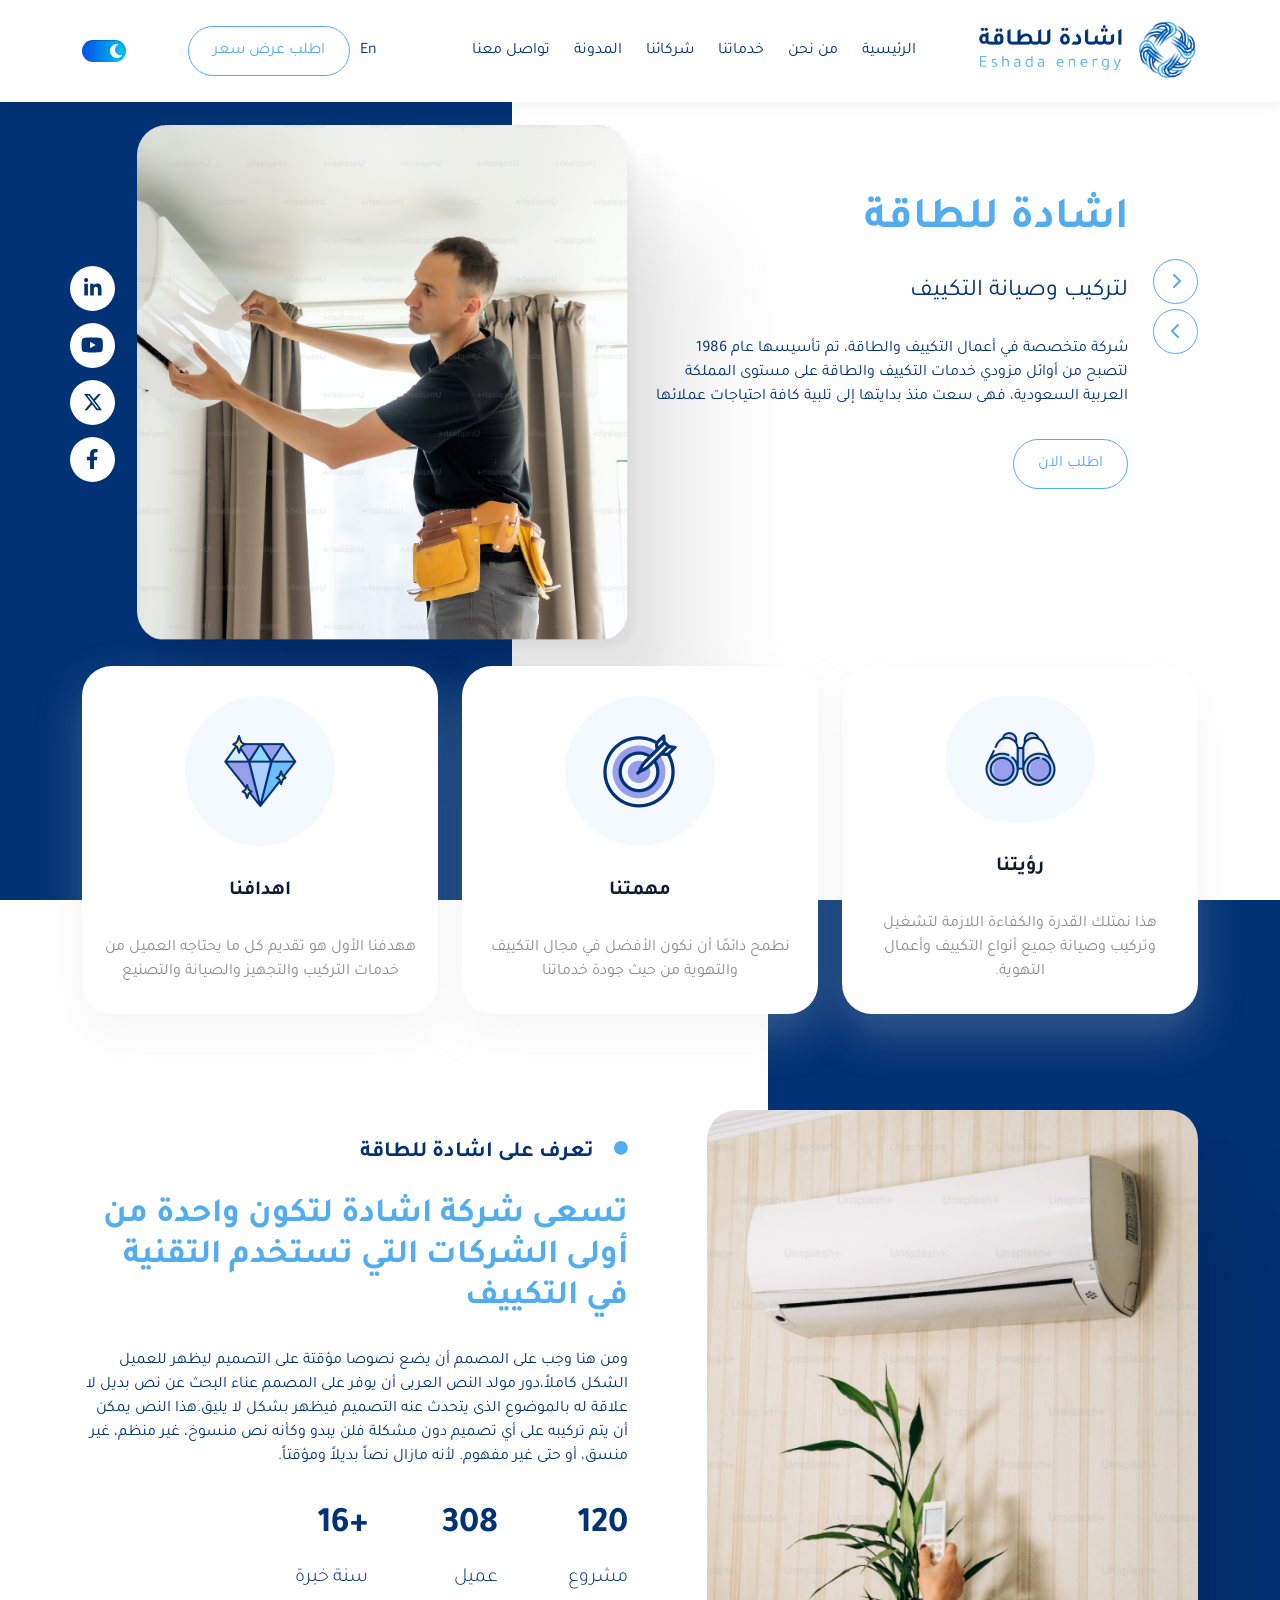
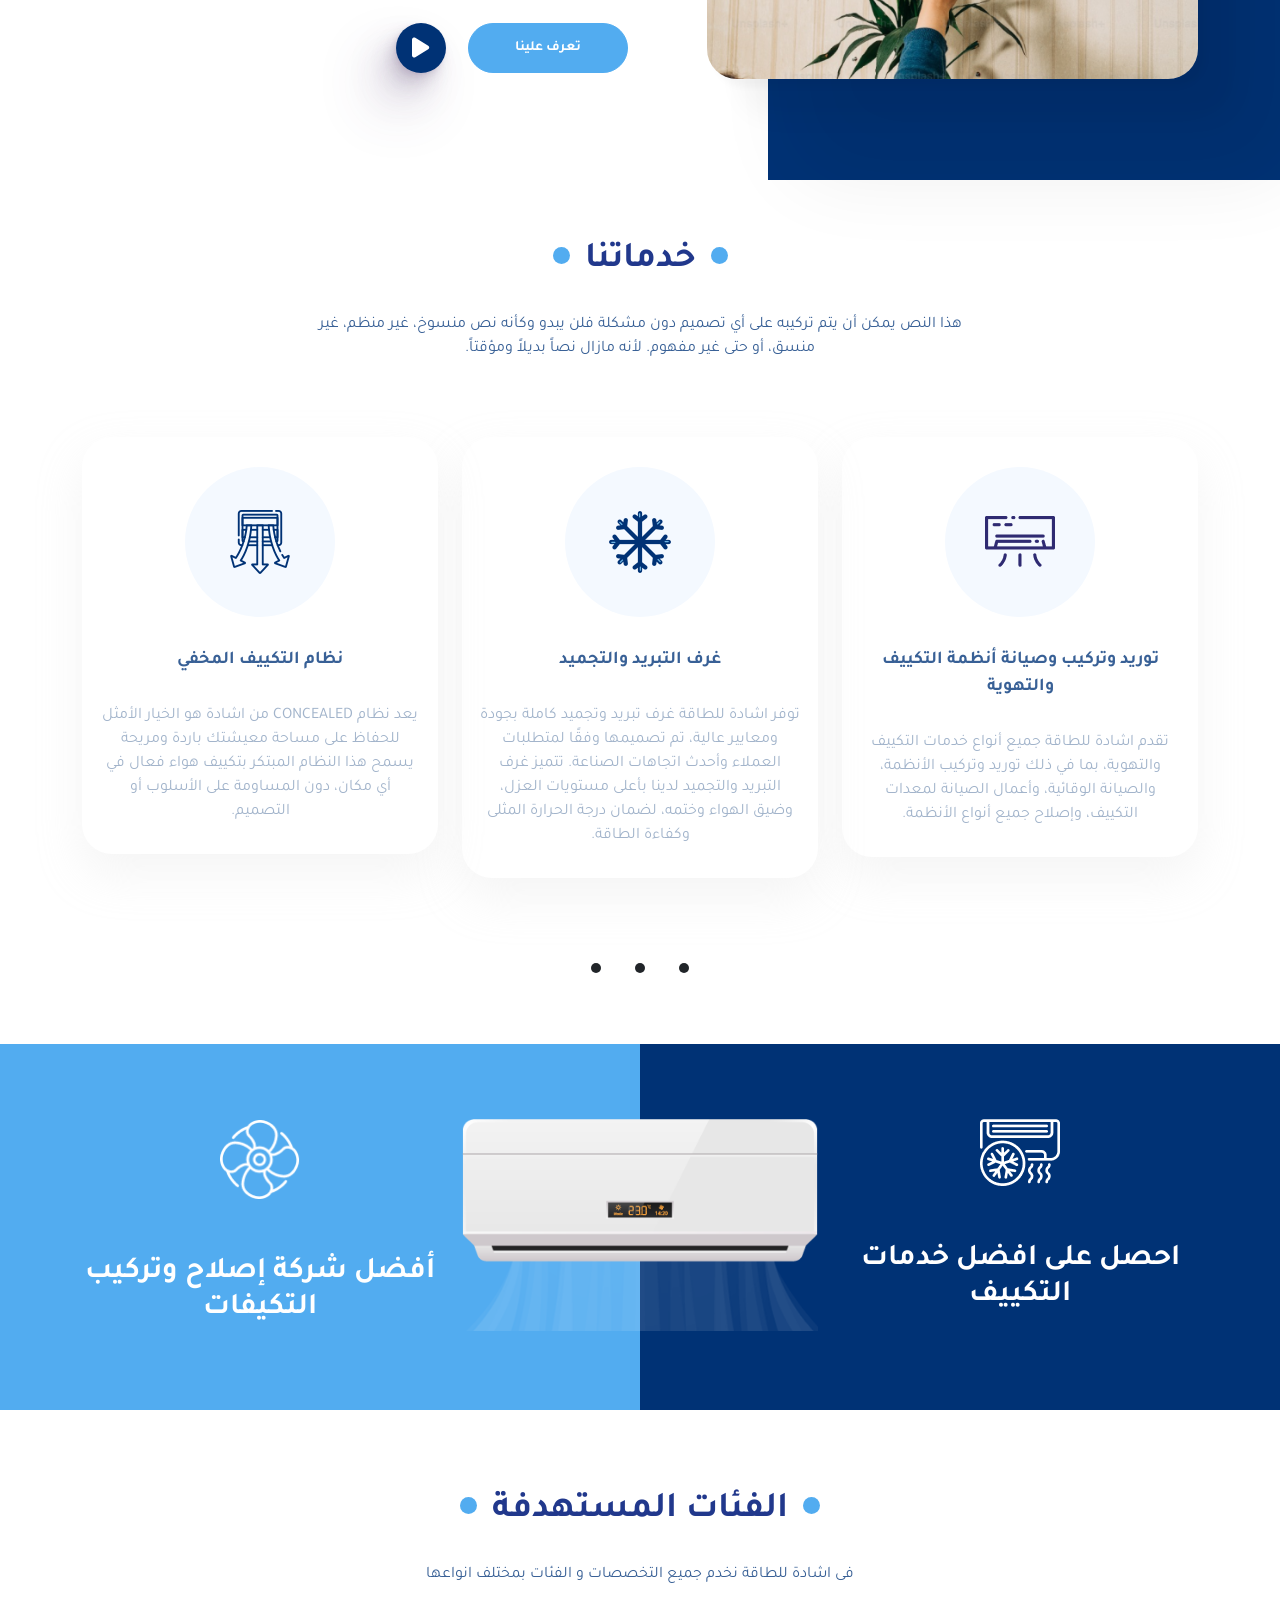
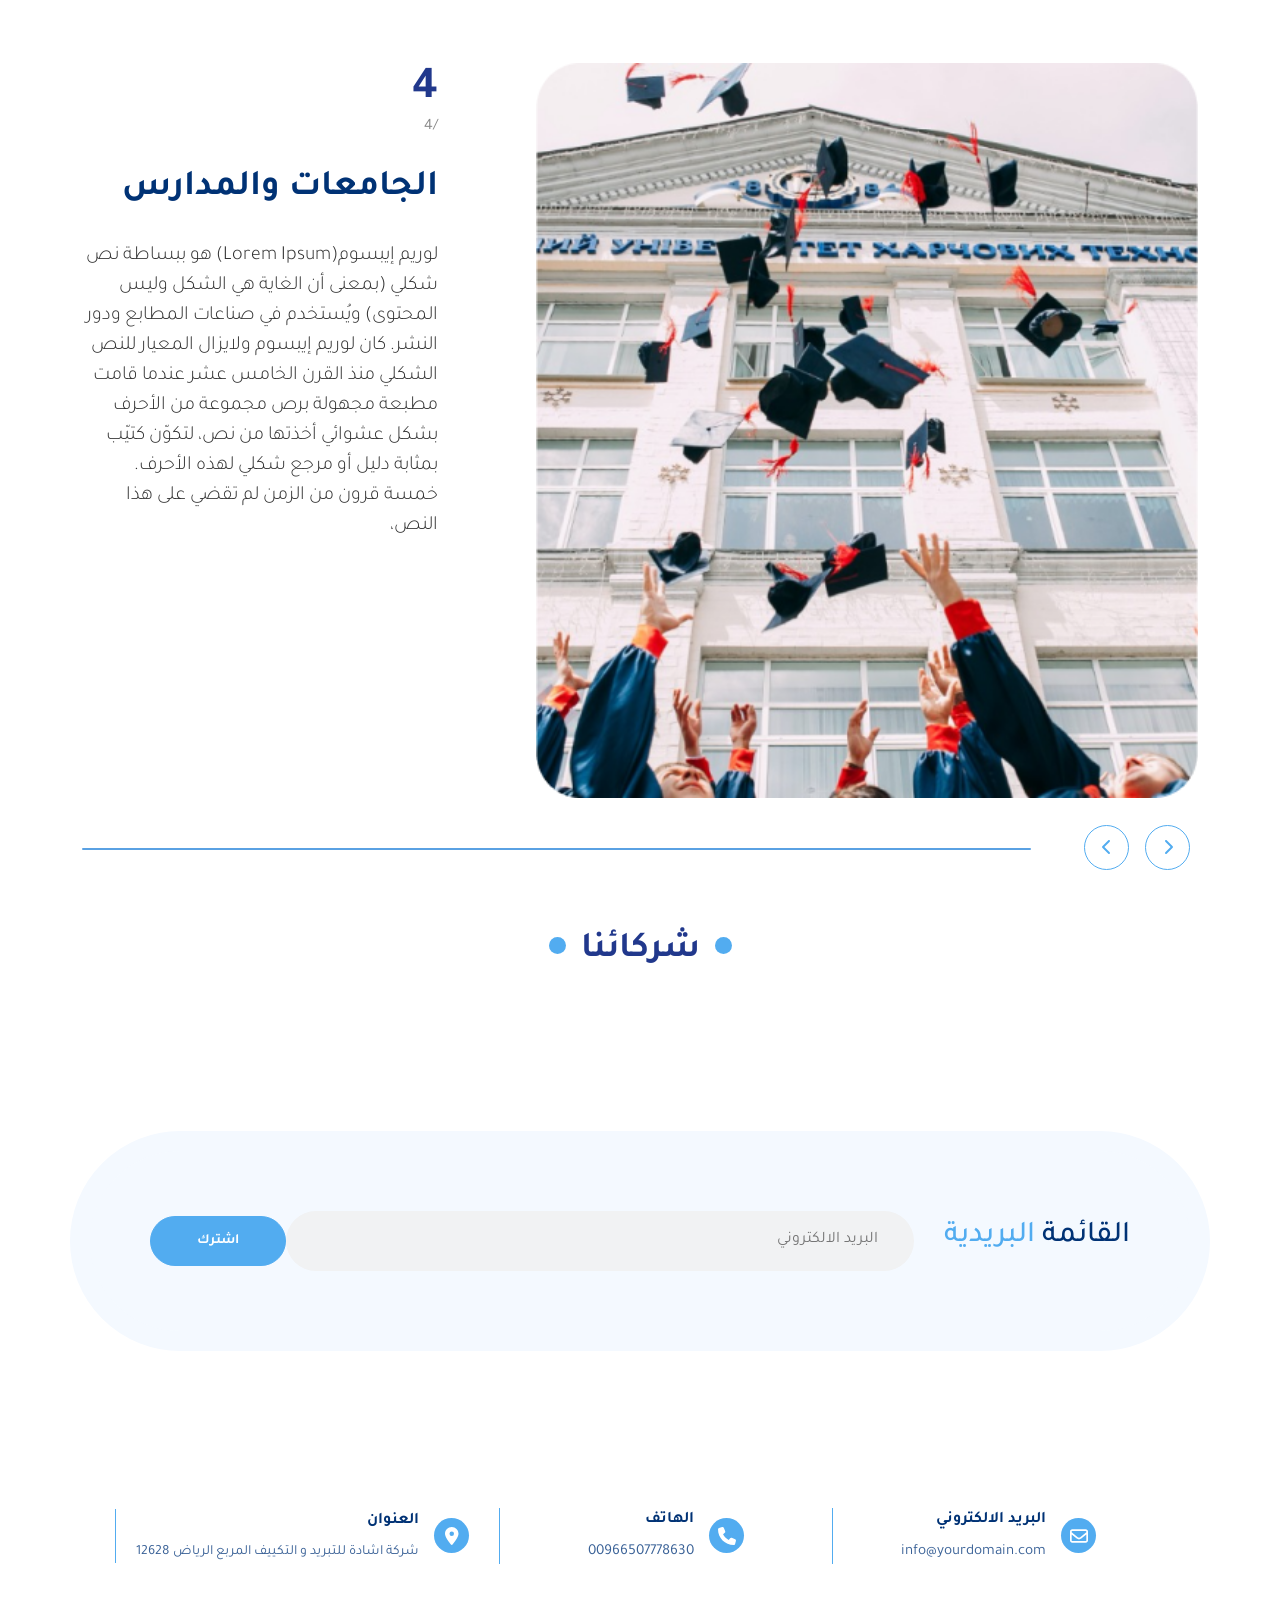
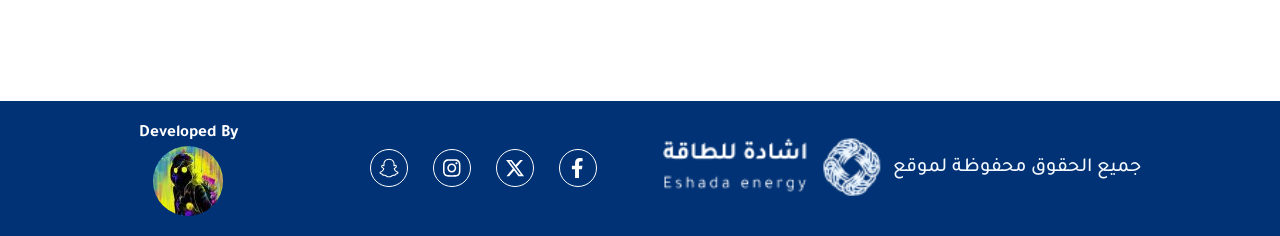
==== index.html @ 93f7a205 "Update index.html" ====
<!DOCTYPE html>
<html dir="rtl" lang="ar">

<head>
    <meta charset="UTF-8">
    <meta name="viewport" content="width=device-width, initial-scale=1.0">
    <!-- BootStrap css -->
    <link rel="stylesheet" href="css/bootstrap.min.css">
    <!-- Main Template CSS File -->
    <link rel="stylesheet" href="css/Untitled-2.css">
    <!-- Render All Elements Normally -->
    <link rel="stylesheet" href="css/normalize.css">
    <!-- Font Awesome Library -->
    <link rel="stylesheet" href="css/all.min.css">
    <!-- Google Fonts -->
    <link rel="preconnect" href="https://fonts.googleapis.com">
    <link rel="preconnect" href="https://fonts.gstatic.com" crossorigin>
    <link
        href="https://fonts.googleapis.com/css2?family=Jomhuria&family=Tajawal:wght@200;300;400;500;700;800&display=swap"
        rel="stylesheet">
    <title>Project</title>
</head>

<body>
    <a href="#landing" class="up"><i class="fa-solid fa-angles-up"></i></a>
    <!-- start heading -->
    <header>
        <div class="container hheader">
            <input class="iside" type="checkbox" id="menu-toggle">
            <div class="overlay"></div>
            <div class="sidebar">
                <div class="container">
                    <div class="logos">
                        <img src="images/download.png" alt="">
                        <img decoding="async" class="sflogo" src="images/unnamed1.jpg" alt="" />
                    </div>
                    <label for="menu-toggle" class="menu-icon"><i class="fa-solid fa-x"></i></label>
                    <ul>
                        <li><a href="#">الرئيسية</a></li>
                        <li><a target=”_blank” href="Links/Assianment10/Untitled-1.html">من نحن</a></li>
                        <li><a href="#">خدماتنا</a></li>
                        <li><a href="#">شركائنا</a></li>
                        <li><a target=”_blank” href="Links/grid 2/Untitled-1.html">المدونة</a></li>
                        <li><a href="#">تواصل معنا</a></li>
                    </ul>
                    <div class="sbuttolang s">
                        <a class="eng">En</a>
                        <a class="mbutton button_hover" target=”_blank” href="Links/Assianment7/index.html">
                            اطلب عرض سعر
                        </a>
                    </div>
                </div>
            </div>
            <a href="index.html" class="hlogo"><img src="images/download.png" alt=""></a>
            <div class="links">
                <ul>
                    <li><a href="#">الرئيسية</a></li>
                    <li><a target=”_blank” href="Links/Assianment10/Untitled-1.html">من نحن</a></li>
                    <li><a href="#">خدماتنا</a></li>
                    <li><a href="#">شركائنا</a></li>
                    <li><a target=”_blank” href="Links/grid 2/Untitled-1.html">المدونة</a></li>
                    <li><a href="#">تواصل معنا</a></li>
                </ul>
            </div>
            <div class="hbuttolang">
                <a class="eng">En</a>
                <a class="mbutton button_hover" target=”_blank” href="Links/Assianment7/index.html">
                    اطلب عرض سعر
                </a>
            </div>
            <input class="vision" type="checkbox" id="darkmode-toggle" />
            <label class="lvision" for="darkmode-toggle">
        </div>
    </header>
    <!-- End heading -->
    <!-- start landing -->
    <section class="landing" id="landing">
        <div class="lback"></div>
        <div class="container relative">
            <div class="row">
                <div class="col-12 col-md-6 ord2">
                    <div class="lpadding">
                        <h2>اشادة للطاقة</h2>
                        <h4>لتركيب وصيانة التكييف</h4>
                        <p>شركة متخصصة في أعمال التكييف والطاقة، تم تأسيسها عام 1986 لتصبح من أوائل مزودي خدمات التكييف
                            والطاقة على مستوى المملكة العربية السعودية، فهى سعت منذ بدايتها إلى تلبية كافة احتياجات
                            عملائها</p>
                        <a class="mbutton button_hover" target=”_blank” href="Links/Assianment7/index.html">
                            اطلب الان
                        </a>
                    </div>
                </div>
                <div class="col-12 col-md-6 ord1">
                    <div class="hmm">
                        <img class="himg img-fluid wow" src="images/mob.png" alt="">
                    </div>
                </div>
            </div>
            <div class="arrows">
                <div class="arrow"><i class="fa-solid fa-chevron-right"></i></div>
                <div class="arrow"><i class="fa-solid fa-chevron-left"></i>
                </div>
            </div>
            <div class="lsocial">
                <div class="in"><i class="fa-brands fa-linkedin-in"></i></div>
                <div class="youtube"><i class="fa-brands fa-youtube"></i></div>
                <div class="x"><i class="fa-brands fa-x-twitter"></i></div>
                <div class="facebook"><i class="fa-brands fa-facebook-f"></i></div>
            </div>
        </div>
        <div class="container">
            <div class="row infomar">
                <div class="col-12 col-md-6 col-lg-4">
                    <div class="pinfo1 wow1">
                        <div class="iicon"><img src="images/a1.png" alt=""></div>
                        <div class="ih4">رؤيتنا</div>
                        <div class="ip">هذا نمتلك القدرة والكفاءة اللازمة لتشغيل وتركيب وصيانة جميع أنواع التكييف وأعمال
                            التهوية.
                        </div>
                    </div>
                </div>
                <div class="col-12 col-md-6 col-lg-4">
                    <div class="pinfo1 wow1">
                        <div class="iicon"><img src="images/a2.png" alt=""></div>
                        <div class="ih4">مهمتنا</div>
                        <div class="ip">نطمح دائمًا أن نكون الأفضل في مجال التكييف والتهوية من حيث جودة خدماتنا
                        </div>
                    </div>
                </div>
                <div class="col-12 col-md-6 col-lg-4">
                    <div class="pinfo1 wow1">
                        <div class="iicon"><img src="images/a3.png" alt=""></div>
                        <div class="ih4">اهدافنا</div>
                        <div class="ip">ههدفنا الأول هو تقديم كل ما يحتاجه العميل من خدمات التركيب والتجهيز والصيانة
                            والتصنيع
                        </div>
                    </div>
                </div>
            </div>
    </section>
    <!-- End landing -->
    <!-- start landing2 -->
    <section class="landing2">
        <div class="l2back"></div>
        <div class="container relative">
            <div class="row">
                <div class="col-12 col-md-6">
                    <img class="himg wow" src="images/ab.png" alt="">
                </div>
                <div class="col-12 col-md-6">
                    <div class="l2padding">
                        <h4><i class="fa-solid fa-circle fa-2xs" style="color: #52acf0;"></i>
                            تعرف على اشادة للطاقة</h4>
                        <h2>تسعى شركة اشادة لتكون واحدة من أولى الشركات التي تستخدم التقنية في التكييف</h2>
                        <p>ومن هنا وجب على المصمم أن يضع نصوصا مؤقتة على التصميم ليظهر للعميل الشكل كاملاً،دور مولد النص
                            العربى
                            أن يوفر على المصمم عناء البحث عن نص بديل لا علاقة له بالموضوع الذى يتحدث عنه التصميم فيظهر
                            بشكل
                            لا
                            يليق.هذا النص يمكن أن يتم تركيبه على أي تصميم دون مشكلة فلن يبدو وكأنه نص منسوخ، غير منظم،
                            غير
                            منسق،
                            أو حتى غير مفهوم. لأنه مازال نصاً بديلاً ومؤقتاً.</p>
                        <div class="l2info">
                            <div class="l2info1">
                                <div class="l2onfo1n1">120</div>
                                <div class="l2onfo1t1">مشروع</div>
                            </div>
                            <div class="l2info1">
                                <div class="l2onfo1n1">308</div>
                                <div class="l2onfo1t1">عميل</div>
                            </div>
                            <div class="l2info1">
                                <div class="l2onfo1n1">+16</div>
                                <div class="l2onfo1t1">سنة خبرة</div>
                            </div>
                        </div>
                        <div class="res">
                            <a class="mbutton button_hover m_button button__hover">
                                تعرف علينا
                            </a>
                            <a class="play_button" target="_blank" href="Links/Animation/Untitled-1.html"><i
                                    class="fa-solid fa-play"></i></a>
                        </div>
                    </div>
                </div>
    </section>
    <!-- End landing2 -->
    <!-- Start Services Section -->
    <section class="services">
        <div class="container">
            <div class="services_contenthp">
                <h2><i class="fa-solid fa-circle fa-2xs"></i>خدماتنا<i class="fa-solid fa-circle fa-2xs"></i></h2>
                <p>هذا النص يمكن أن يتم تركيبه على أي تصميم دون مشكلة فلن يبدو وكأنه نص منسوخ، غير منظم، غير منسق،
                    أو
                    حتى غير مفهوم. لأنه مازال نصاً بديلاً ومؤقتاً.</p>
            </div>
            <div class="row relative">
                <div class="col-4">
                    <div class="pinfo1 al wow1">
                        <div class="iicon"><img src="images/srv1.png" alt=""></div>
                        <div class="ih4">توريد وتركيب وصيانة أنظمة التكييف والتهوية</div>
                        <div class="ip">تقدم اشادة للطاقة جميع أنواع خدمات التكييف والتهوية، بما في ذلك توريد وتركيب
                            الأنظمة، والصيانة الوقائية، وأعمال الصيانة لمعدات التكييف، وإصلاح جميع أنواع الأنظمة.
                        </div>
                    </div>
                </div>
                <div class="col-4">
                    <div class="pinfo1 al wow1">
                        <div class="iicon"><img src="images/air-conditioner.png" alt=""></div>
                        <div class="ih4"> غرف التبريد والتجميد</div>
                        <div class="ip">توفر اشادة للطاقة غرف تبريد وتجميد كاملة بجودة ومعايير عالية، تم تصميمها وفقًا
                            لمتطلبات العملاء وأحدث اتجاهات الصناعة. تتميز غرف التبريد والتجميد لدينا بأعلى مستويات
                            العزل، وضيق الهواء وختمه، لضمان درجة الحرارة المثلى وكفاءة الطاقة.
                        </div>
                    </div>
                </div>
                <div class="col-4">
                    <div class="pinfo1 al wow1">
                        <div class="iicon"><img src="images/air-conditioning.png" alt=""></div>
                        <div class="ih4"> نظام التكييف المخفي </div>
                        <div class="ip">يعد نظام CONCEALED من اشادة هو الخيار الأمثل للحفاظ على مساحة معيشتك باردة
                            ومريحة يسمح هذا النظام المبتكر بتكييف هواء فعال في أي مكان، دون المساومة على الأسلوب أو
                            التصميم.
                        </div>
                    </div>
                </div>
                <div class="bullets"><i class="fa-solid fa-circle fa-2xs"></i> <i class="fa-solid fa-circle fa-2xs"></i>
                    <i class="fa-solid fa-circle fa-2xs"></i>
                </div>
            </div>
        </div>
    </section>
    <!-- End Services Section -->
    <!-- Start Design Section -->
    <section class="design">
        <div class="container">
            <div class="row d">
                <div class="col-12 col-lg-4 a">
                    <a href="">
                        <img class="di img-fluid wow1" src="images/o1.png" alt="">
                        <h2>احصل على افضل خدمات التكييف</h2>
                    </a>
                </div>
                <div class="col-12 col-lg-4 a">
                    <img class="dt img-fluid wow1" src="images/cond.png" alt="">
                </div>
                <div class="col-12 col-lg-4 a">
                    <a href="">
                        <img class="di img-fluid wow1" src="images/o2.png" alt="">
                        <h2>أفضل شركة إصلاح وتركيب التكيفات</h2>
                    </a>
                </div>
            </div>
        </div>
    </section>
    <!-- End Design Section -->
    <!-- Start Target Section -->
    <section class="target">
        <div class="container relative">
            <div class="services_contenthp">
                <h2><i class="fa-solid fa-circle fa-2xs"></i>الفئات المستهدفة<i class="fa-solid fa-circle fa-2xs"></i>
                </h2>
                <p>فى اشادة للطاقة نخدم جميع التخصصات و الفئات بمختلف انواعها</p>
            </div>
            <div class="row mt">
                <div class="col-md-8 col-12 ">
                    <div class="t">
                        <img class="scale wow" src="images/off2.png" alt="">
                    </div>
                </div>
                <div class="col-md-4 col-12 tt">
                    <h3>
                        <strong>4</strong>
                        /4
                    </h3>
                    <h2>
                        الجامعات والمدارس
                    </h2>
                    <p>
                        لوريم إيبسوم(Lorem Ipsum) هو ببساطة نص شكلي (بمعنى أن الغاية هي الشكل وليس المحتوى) ويُستخدم في
                        صناعات المطابع ودور النشر. كان لوريم إيبسوم ولايزال المعيار للنص الشكلي منذ القرن الخامس عشر
                        عندما قامت مطبعة مجهولة برص مجموعة من الأحرف بشكل عشوائي أخذتها من نص، لتكوّن كتيّب بمثابة دليل
                        أو مرجع شكلي لهذه الأحرف. خمسة قرون من الزمن لم تقضي على هذا النص،
                    </p>
                </div>
            </div>
            <div class="prog"></div>
            <div class="arrows at">
                <div class="arrow"><i class="fa-solid fa-chevron-right"></i></div>
                <div class="arrow"><i class="fa-solid fa-chevron-left"></i>
                </div>
            </div>
        </div>
    </section>
    <!-- End Design Section -->
    <!-- Start partenars Section -->
    <section class="slide">
        <div class="services_contenthp">
            <h2><i class="fa-solid fa-circle fa-2xs"></i>شركائنا<i class="fa-solid fa-circle fa-2xs"></i>
            </h2>
        </div>
        <div class="scroller" data-direction="left" data-speed="fast">
            <div class="scroller__inner">
                <img src="https://eshada.com.sa/wp-content/uploads/2023/08/s6.png" alt="" />
                <img src="https://eshada.com.sa/wp-content/uploads/2023/08/s1.png" alt="" />
                <img src="https://eshada.com.sa/wp-content/uploads/2023/08/s2.png" alt="" />
                <img src="https://eshada.com.sa/wp-content/uploads/2023/08/s3.png" alt="" />
                <img src="https://eshada.com.sa/wp-content/uploads/2023/08/s4.png" alt="" />
                <img src="https://eshada.com.sa/wp-content/uploads/2023/08/s5.png" alt="" />
            </div>
        </div>
    </section>
    <!-- End partenars Section -->
    <!-- Start Subscription Section -->
    <section class="sub">
        <div class="container">
            <div class="row">
                <div class="sub_content">
                    <h3>القائمة <span> البريدية </span> </h3>
                    <form action="" method="post" target="_blank">
                        <input type="email" class="m_input" placeholder="البريد الالكتروني " name="ne" required="">
                        <button type="submit" class="mbutton button_hover m_button l button__hover">
                            اشترك </button>
                    </form>
                </div>
            </div>
        </div>
        </div>
    </section>
    <!-- End Subscription Section -->
    <!-- Start Contact Section -->
    <section class="contact">
        <div class="ccontent">
            <div class="ccontent2">
                <div class="cp2"><i class="fa-solid fa-location-dot"></i></div>
                <div class="ct1">
                    <div class="ctn1">العنوان</div>
                    <div class="ctn3">شركة اشادة للتبريد و التكييف المربع الرياض 12628</div>
                </div>
            </div>
            <div class="ccontent1">
                <div class="cp1"><i class="fa-solid fa-phone"></i></div>
                <div class="ct1">
                    <div class="ctn1">الهاتف</div>
                    <div class="ctn2">00966507778630</div>
                </div>
            </div>
            <div class="ccontent1">
                <div class="cp1"><i class="fa-regular fa-envelope"></i></div>
                <div class="ct1">
                    <div class="ctn1">البريد الالكتروني</div>
                    <div class="ctn2">info@yourdomain.com</div>
                </div>
            </div>
        </div>
    </section>
    <!-- End Contact Section -->
    <!-- Start Footer Section -->
    <footer>
        <div class="container fcontainer">
            <div class="cmp">
                <div class="mp">Developed By</div>
                <div class="flogo1"><img decoding="async" class="flogo_img" src="images/unnamed1.jpg" alt="" />
                </div>
            </div>
            <div class="fsocial">
                <div class="fsnap"><i class="fa-brands fa-snapchat"></i></div>
                <div class="finsta"><i class="fa-brands fa-instagram"></i></div>
                <div class="fx"><i class="fa-brands fa-x-twitter"></i></div>
                <div class="ffacebook"><i class="fa-brands fa-facebook-f"></i></div>
            </div>
            <div class="flogo hlogo">
                <img src="images/logo3.png" alt="">
                <p class="p1">جميع الحقوق محفوظة لموقع </p>
            </div>
        </div>
    </footer>
    <!-- End Footer Section -->
    <!-- BootStrap js -->
    <script src="js/bootstrap.bundle.min.js"></script>
    <!-- fontawosome js -->
    <script src="js/all.min.js"></script>
    <script src="js/un.js"></script>
</body>

</html>
---- css/Untitled-2.css ----
/* Start Variables */
:root {
    --main-color: #003275;
    --secondary-color: #52ACF0;
    --main-duration: 0.5s;
}

/* End Variables */
/* Start Global Rules */
* {
    -webkit-box-sizing: border-box;
    -o-box-sizing: border-box;
    -moz-box-sizing: border-box;
    box-sizing: border-box;
    outline: none;
    margin: 0;
    padding: 0;
}

html {
    scroll-behavior: smooth;
}

ul {
    list-style: none;
    padding: 0;
    margin: 0;
}

a {
    text-decoration: none;
    color: #007bff;
    transition: 0.2s;
}

.relative {
    position: relative;
}

.mbutton {
    display: flex;
    align-items: center;
    justify-content: center;
    height: 50px;
    width: fit-content;
    padding: 0 24px;
    font-weight: 400;
    text-transform: capitalize;
    font-size: 16px;
    color: rgba(82, 172, 240, 1);
    background: #fff;
    border: 1px solid rgba(82, 172, 240, 1);
    border-radius: 30px;
    -webkit-border-radius: 30px;
}

.button_hover {
    vertical-align: middle;
    transform: perspective(1px) translateZ(0);
    box-shadow: 0 0 1px transparent;
    transition-duration: 0.3s;
    border-radius: 30px;
    overflow: hidden;
}

.button_hover:before {
    content: "";
    position: absolute;
    overflow: hidden;
    z-index: -1;
    top: 0;
    left: 0;
    right: 0;
    bottom: 0;
    background: #52acf0;
    transform-origin: 0 50%;
    transform: scaleX(0);
    transition-duration: 0.3s;
    transition-timing-function: ease-out;
    border-radius: 30px;
}

.button_hover:hover {
    color: white;
}

.button_hover:hover:before {
    transform: scaleX(1);
}

.button__hover:before {
    background: rgb(32 152 209);
    transition-duration: 0.7s;
    transition-timing-function: cubic-bezier(0.52, 1.64, 0.37, 0.66);
}

.button__hover:hover:before {
    transform: scaleX(1);
}

body {
    direction: rtl;
    text-align: right;
    font-family: 'Tajawal', sans-serif;
    overflow-x: hidden !important;
    margin: 0;
    padding: 0;
    background-color: #fff;
    position: relative;
}

.up {
    border: 2px solid #2196f3;
    height: 45px;
    width: 45px;
    border-radius: 10px;
    position: fixed;
    display: flex;
    right: 35px;
    bottom: 35px;
    justify-content: center;
    background-color: #2196f3;
    align-items: center;
    cursor: pointer;
    color: white;
    z-index: 100;
    opacity: 0;
    transition: transform 0.3s ease, opacity 0.3s ease;
}

.up i {
    font-size: 16px;
}

@keyframes zoomInRight {
    0% {
        opacity: 0;
        -webkit-transform: scale3d(.1, .1, .1) translate3d(1000px, 0, 0);
        transform: scale3d(.1, .1, .1) translate3d(1000px, 0, 0);
        -webkit-animation-timing-function: cubic-bezier(.55, .055, .675, .19);
        animation-timing-function: cubic-bezier(.55, .055, .675, .19);
    }

    60% {
        opacity: 1;
        -webkit-transform: scale3d(.475, .475, .475) translate3d(-10px, 0, 0);
        transform: scale3d(.475, .475, .475) translate3d(-10px, 0, 0);
        -webkit-animation-timing-function: cubic-bezier(.175, .885, .32, 1);
        animation-timing-function: cubic-bezier(.175, .885, .32, 1);
    }
}

@keyframes fadeInUp {
    0% {
        opacity: 0;
        -webkit-transform: translate3d(0, 100%, 0);
        transform: translate3d(0, 100%, 0);
    }

    100% {
        opacity: 1;
        -webkit-transform: none;
        transform: none;
    }
}

/* End Global Rules */
/* start header */
header {
    padding: 20px 0;
    width: 100%;
    box-shadow: 0px 4px 14px 0px rgba(0, 0, 0, 0.05);
    background-color: #fff;
    position: fixed;
    z-index: 9999;
}

.hheader {
    display: flex;
    justify-content: space-between;
    align-items: center;
}

.sidebar {
    width: 0;
    height: 0;
    position: fixed;
    top: 20px;
    right: 20px;
    transition: 0.5s;
    max-height: calc(100% - 60px);
    max-width: calc(100% - 40px);
    border-radius: 25px;
    background-color: #fff;
    overflow-x: hidden;
    padding-top: 20px;
    z-index: 1;
}

@media (min-width: 992px) {
    .sidebar {
        display: none;
    }
}

.overlay {
    content: "";
    background: rgba(0, 0, 0, 0.5);
    position: fixed;
    top: 0;
    right: 0;
    width: 100%;
    height: 100%;
    z-index: 1;
    display: none;
}

.iside[type="checkbox"]:checked~.sidebar {
    z-index: 2;
}

.iside[type="checkbox"]:checked~.overlay {
    display: block;
}

.menu-icon {
    cursor: pointer;
    font-size: 27px;
    color: #000;
    position: absolute;
    top: 38px;
    left: 25px;
    z-index: 2;
}

.menu-icon:hover {
    transform: scale(1.2);
}

header:first-of-type .iside {
    visibility: hidden;
    align-self: stretch;
}

.iside::after {
    content: "\f0c9";
    font-family: "Font Awesome 5 Free";
    font-weight: 900;
    font-size: 26px;
    display: inline-block;
    visibility: visible;
    color: #0282ed;
    cursor: pointer;
}

@media (min-width: 992px) {
    header:first-of-type .iside {
        display: none;
    }
}

.sidebar ul {
    padding: 0;
    margin-bottom: 30px;
}

.sidebar li {
    padding: 14px 0;
    text-align: center;
}

.sidebar a {
    color: var(--main-color);
}

.sbuttolang {
    display: flex;
    flex-direction: column;
    align-items: center;
    justify-content: center;
}

#menu-toggle:checked~.sidebar {
    width: 100%;
    height: 100%;
}

.logos {
    display: flex;
    justify-content: space-between;
    padding: 20px;
    border-bottom: 1px solid #ededed;
    margin-bottom: 30px;
    align-items: center;
}

.logos .sflogo {
    height: 30px;
    border-radius: 50%;
}

@media (max-width: 610px) {
    .logos .sflogo {
        margin-left: 20px;
    }
}

.logos img {
    max-width: 100px;
}

.hlogo img {
    width: 220px;
}

@media (max-width: 992px) {
    .hlogo img {
        width: 140px;
    }
}

.links ul {
    display: flex;
    width: 100%;
    justify-content: center;
    align-items: center;
}

.links li {
    margin-inline-end: 24px;
    color: var(--main-color);
    font-size: 16px;
    font-weight: 400;
}

.links li a {
    color: var(--main-color);
}

.links li a:hover {
    color: var(--secondary-color);
}

@media (max-width: 992px) {
    .links {
        display: none;
    }
}

.hbuttolang {
    display: flex;
    align-items: center;
}

.eng {
    color: rgba(0, 50, 117, 1);
    font-size: 16px;
    text-transform: capitalize;
    font-weight: 400;
    margin: 0 10px;
    cursor: pointer;
}

@media (max-width: 992px) {
    .hbuttolang {
        display: none;
    }
}

.s a {
    color: var(--secondary-color);
}

.vision {
    display: none;
}

.lvision {
    width: 44px;
    height: 22px;
    position: relative;
    background: linear-gradient(90deg, #005DE9 -4.06%, #005DE9 11.86%, #04B6F2 84.02%, #04B6F2 102.06%);
    border-radius: 200px;
    box-shadow: inset 0px 1px 1px rgba(0, 0, 0, 0.25);
    cursor: pointer;
    display: flex;
    align-items: center;
    transition: 0.3s;
}

.lvision:after {
    content: "\f186";
    position: absolute;
    transition: 0.3s;
    font-family: "Font Awesome 5 Free";
    font-weight: 900;
    color: #FFF;
    right: 4px;
}

.vision:checked+.lvision {
    background: #fff;
}

.vision:checked+.lvision:after {
    content: "\f185";
    color: black;
    transform: translateX(-20px);
}

.lvision:active:after {
    width: 20px;
}

/* End heading */
/* start landing */
.landing {
    position: relative;
    padding-top: 125px;
    padding-bottom: 270px;
    max-height: 900px;
    margin: 0 auto;
}

.lback {
    position: absolute;
    height: 100%;
    width: 40%;
    background-color: var(--main-color);
    left: 0;
    top: 0;
    z-index: -999;
}

@media (max-width: 992px) {
    .lback {
        display: none;
    }
}

.lpadding {
    padding-top: 70px;
}

@media (min-width: 992px) {
    .lpadding {
        padding-inline-start: 70px;
    }
}

.lpadding h2 {
    font-size: 44px;
    margin-bottom: 30px;
    color: rgba(82, 172, 240, 1);
    font-weight: 700;
}

@media (max-width: 992px) {
    .lpadding h2 {
        font-size: 26px;
        margin-bottom: 10px;
    }
}

.lpadding h4 {
    font-size: 24px;
    margin-bottom: 30px;
    color: rgba(0, 50, 117, 1);
    font-weight: 400;
}

@media (max-width: 992px) {
    .lpadding h4 {
        margin-bottom: 16px;
    }
}

.lpadding p {
    color: rgba(0, 50, 117, 1);
    text-transform: capitalize;
    max-width: 490px;
    margin-bottom: 30px;
    font-size: 16px;
    font-weight: 400;
}

.himg {
    width: 90%;
    height: auto;
    box-shadow: 7.294077396392822px 7.68110990524292px 7.088889122009277px 0px rgba(0, 0, 0, 0.03), 34.48109436035156px 36.31070327758789px 27.711111068725586px 0px rgba(0, 0, 0, 0.04), 89.51822662353516px 94.26817321777344px 87px 0px rgba(0, 0, 0, 0.07);
    border-radius: 30px;
}

@media (max-width: 575px) {
    .himg {
        width: 100%;
        box-shadow: none;
    }
}

@media (max-width: 767px) {
    .ord1 {
        order: 1;
    }
}

@media (max-width: 767px) {
    .ord2 {
        order: 2;
    }
}

.arrows {
    position: absolute;
    left: auto;
    top: 25%;
}

.arrow {
    font-size: 16px;
    color: var(--secondary-color);
    border-radius: 50%;
    width: 45px;
    height: 45px;
    display: flex;
    justify-content: center;
    align-items: center;
    transition: var(--main-duration);
    border: 1px solid;
    margin: 5px 0;
}

.arrow:hover {
    color: white;
    background-color: var(--secondary-color);
}

@media (max-width: 992px) {
    .arrows {
        display: none;
    }
}

.lsocial {
    position: absolute;
    top: 25%;
    left: 0;
}

.in,
.youtube,
.x,
.facebook {
    margin: 12px 0;
    font-size: 20px;
    background-color: white;
    color: var(--main-color);
    border-radius: 50%;
    width: 45px;
    height: 45px;
    display: flex;
    justify-content: center;
    align-items: center;
    transition: var(--main-duration);
}

@media (max-width: 575px) {

    .in,
    .youtube,
    .x,
    .facebook {
        display: none;
    }
}


.in:hover,
.youtube:hover,
.x:hover,
.facebook:hover {
    color: white;
    background-color: var(--secondary-color);
}

.pinfo1 {
    position: relative;
    display: flex;
    flex-direction: column;
    align-items: center;
    cursor: pointer;
    text-align: center;
    background-color: #fff;
    padding: 30px 18px;
    box-shadow: 0px 20px 45px 0px rgba(216, 216, 216, 0.25);
    border-radius: 30px;
    transition: 0.3s;
    overflow: hidden;
    max-height: 348px;
    z-index: 90;
}

.pinfo1::before {
    content: "";
    position: absolute;
    left: 50%;
    right: 50%;
    top: 0;
    background: rgba(82, 172, 240, 1);
    height: 4px;
    transition-duration: 0.3s;
    transition-timing-function: ease-out;
}

.pinfo1:hover:before {
    left: 0;
    right: 0;
}

.iicon {
    display: flex;
    justify-content: center;
    align-items: center;
    width: 150px;
    height: 150px;
    background-color: rgba(244, 249, 255, 1);
    margin-bottom: 30px;
    border-radius: 140px;
}

.ih4 {
    text-align: center;
    font-size: 20px;
    font-weight: 700;
    color: rgba(13, 27, 50, 1);
    margin-bottom: 30px;
    transition: 0.5;
}

.ip {
    text-align: center;
    font-size: 16px;
    color: rgba(63, 63, 63, 0.6);
    transition: 0.5;
}

.infomar {
    margin-top: 25px;
}

/* End landing */
/* start landing2 */
.landing2 {
    position: relative;
    padding-top: 210px;
    padding-bottom: 77px;
    margin: 0 auto;
}

@media (max-width: 992px) {
    .landing2 {
        padding-top: 340px;
    }
}

@media (max-width: 768px) {
    .landing2 {
        margin-top: 810px;
    }
}

.l2back {
    position: absolute;
    height: 100%;
    width: 40%;
    background-color: var(--main-color);
    right: 0;
    top: 0;
    z-index: -999;
}

@media (max-width: 992px) {
    .l2back {
        display: none;
    }
}

.l2padding {
    padding: 30px 0;
}

.l2padding h4 {
    font-size: 22px;
    font-weight: 700;
    color: rgba(0, 50, 117, 1);
    margin-bottom: 30px;
}

@media (max-width: 991px) {
    .l2padding h4 {
        margin-bottom: 10px;
    }
}

.l2padding h4 svg {
    margin-left: 15px;
}

.l2padding h2 {
    font-size: 34px;
    font-weight: 700;
    color: rgba(82, 172, 240, 1);
    margin-bottom: 30px;
    max-width: 690px;
}

@media (max-width: 991px) {
    .l2padding h2 {
        font-size: 18px;
        margin-bottom: 16px;
    }
}

.l2padding p {
    color: rgba(0, 50, 117, 1);
    font-size: 16px;
    font-weight: 400;
    margin-bottom: 0;
}

.l2info {
    display: flex;
    flex-wrap: wrap;
    margin-top: 30px;
    margin-bottom: 30px;
}

@media (max-width: 991px) {
    .l2info {
        justify-content: space-between;
    }
}

.l2info1 {
    margin-left: 70px;
}

@media (max-width: 991px) {
    .l2info1 {
        margin-inline-end: 0;
    }
}

.l2onfo1n1 {
    font-size: 36px;
    font-weight: 700;
    color: rgba(0, 50, 117, 1);
    margin-bottom: 10px;
    display: inline-block;
    min-width: 60px;
}

@media (max-width: 991px) {
    .l2onfo1n1 {
        font-size: 18px;
        margin-bottom: 16px;
    }
}

.l2onfo1t1 {
    font-size: 20px;
    font-weight: 300;
    color: rgba(0, 50, 117, 1);
}

.res {
    display: flex;
    align-items: center;
}

.m_button {
    cursor: pointer;
    padding: 0 46px;
    font-weight: 700;
    font-size: 14px;
    color: #fff;
    background: rgba(82, 172, 240, 1);
    border: 1px solid rgba(82, 172, 240, 1);
    border-radius: 50px;
}

.play_button {
    width: 50px;
    height: 50px;
    display: flex;
    justify-content: center;
    align-items: center;
    font-size: 23px;
    color: white !important;
    background: rgba(0, 50, 117, 1);
    margin-right: 22px;
    box-shadow: -0.417134553194046px 0.6344078779220581px 2.4791667461395264px 0px rgba(86, 62, 111, 0.05), -1.8353919982910156px 2.7913947105407715px 5.133333206176758px 0px rgba(86, 62, 111, 0.08), -4.5050530433654785px 6.851605415344238px 10.237500190734863px 0px rgba(86, 62, 111, 0.1), -8.676398277282715px 13.195684432983398px 20.066667556762695px 0px rgba(86, 62, 111, 0.12), -14.599709510803223px 22.20427703857422px 36.89583206176758px 0px rgba(86, 62, 111, 0.15), -22.525266647338867px 34.258026123046875px 63px 0px rgba(86, 62, 111, 0.2);
    border-radius: 50%;
}

.play_button:hover {
    background-color: var(--secondary-color);
}

/* End landing2 */
/* Start Services Section */
.services {
    padding: 60px 0 136px 0;
}

.services_contenthp {
    text-align: center;
    margin-bottom: 76px;
}

@media (max-width: 991px) {
    .services_contenthp {
        margin-bottom: 30px;
    }
}

.services_contenthp h2 {
    font-weight: 700;
    font-size: 36px;
    color: #21388C;
    width: fit-content;
    padding: 0 33px;
    margin: auto;
    margin-bottom: 30px;
}

.services_contenthp h2 svg {
    color: var(--secondary-color);
    margin: 0 15px;
    font-size: 17px;
}

@media (max-width: 991px) {
    .services_contenthp h2 {
        font-size: 20px;
    }

    .services_contenthp h2 svg {
        font-size: 10px;
    }
}

.services_contenthp p {
    color: #386096;
    font-weight: 400;
    font-size: 16px;
    max-width: 690px;
    margin: auto;
}

@media (max-width: 991px) {
    .services_contenthp p {
        font-size: 15px;
    }
}

.al {
    max-height: 480px;
    margin-bottom: 30px;
    transition: 0.5;
}

@media (max-width: 575px) {
    .col-4:not(:first-child) {
        display: none;
    }

    .col-4:first-child {
        width: 100%;
    }
}

.al .ih4 {
    font-weight: 700;
    font-size: 18px;
    color: #386096;
    transition: 0.5;
}

.al .ip {
    color: #A2B4CB;
    transition: 0.5;
}

.al:hover {
    background: var(--secondary-color);
}

.al:hover .ih4 {
    color: white;
}

.al:hover .ip {
    color: white;
}


.bullets {
    position: absolute;
    bottom: -76px;
    display: block;
    width: 100%;
    padding: 0;
    margin: 0;
    list-style: none;
    text-align: center;
    cursor: default;
}

@media (max-width: 575px) {
    .bullets {
        display: none;
    }
}


.bullets svg {
    margin: 0 15px;
    font-size: 8px;
    width: 10px;
    height: 10px;
}

.bullets svg:hover {
    color: var(--secondary-color);
    cursor: pointer;
}

/* End Services Section */
/* Start Design Section */
.design {
    padding: 75px 0;
    color: #fff;
    background: linear-gradient(to right, var(--secondary-color) 50%, var(--main-color) 50%);
}


@media (max-width: 992px) {
    .a {
        margin-bottom: 30px;
    }
}

.d h2 {
    color: #fff;
    font-size: 30px;
    font-weight: 700;
    text-align: center;
}

.d .di {
    max-width: 80px;
    display: block;
    margin: auto;
    margin-bottom: 56px;
}

.a .dt {
    margin: auto;
    display: block;
}

/* End Design Section */
/* Start target Section */
.target {
    padding: 80px 0;
}

.t {
    overflow: hidden;
    border-radius: 30px;
}

.scale {
    margin: auto;
    width: 90%;
    height: auto;
    border-radius: 30px;
    transition: 0.5s;
}

@media (max-width: 575px) {
    .scale {
        width: 100%;
    }
}


.scale:hover {
    transform: scale(1.2);
    transition-duration: 0.5s;
}

.tt h3 {
    font-size: 16px;
    font-weight: 400;
    color: #888888;
    margin-bottom: 30px;
}

.tt h3 strong {
    display: block;
    color: #21388C;
    font-size: 46px;
    font-weight: 700;
}

.tt h2 {
    color: rgba(0, 50, 117, 1);
    font-size: 36px;
    font-weight: 700;
    margin-bottom: 30px;
}

.tt p {
    color: #333;
    font-size: 20px;
    font-weight: 300;
}

.mt {
    margin-bottom: 50px;
}

.prog {
    display: block;
    width: 85%;
    margin-inline-start: auto;
    height: 2px;
    border-radius: 10px;
    overflow: hidden;
    background-color: #5AA1E3;
    background-repeat: no-repeat;
}

.at {
    display: flex;
    bottom: -20px;
    top: unset;
}

@media (max-width: 992px) {
    .at {
        display: none;
    }
}


.at .arrow {
    margin: 0 8px;
}

/* End Design Section */
/* End Subscription Section  */
.sub {
    padding: 20px;
}

.sub_content {
    margin: auto;
    border-radius: 141.495px;
    border: 20px solid #F4F9FF;
    background: #F4F9FF;
    display: flex;
    flex-wrap: wrap;
    justify-content: space-around;
    position: relative;
    align-items: center;
    padding: 60px;
}

@media (max-width: 992px) {
    .sub_content {
        padding: 20px 60px;
    }
}

@media (max-width: 767px) {
    .sub_content {
        padding: 0 55px;
    }
}

.sub_content h3 {
    font-size: 30px;
    color: rgba(0, 50, 117, 1);
    margin-inline-end: 30px;
}

@media (max-width: 992px) {
    .sub_content h3 {
        font-size: 20px;
    }
}

@media (max-width: 767px) {
    .sub_content h3 {
        font-size: 16px;
    }
}

.sub_content h3 span {
    color: rgba(82, 172, 240, 1);
}

.sub_content form {
    display: flex;
    flex: 1;
    align-items: center;
    justify-content: center;
}

.m_input {
    font-size: 16px;
    font-weight: 400;
    color: #A2B4CB;
    padding-inline-start: 36px;
    flex: 1;
    background-color: #f1f2f3;
    border: none;
    height: 60px;
    border-radius: 30px;
}

@media (max-width: 575px) {
    .l {
        padding: 0 30px;
    }
}

/* End Subscription Section */
.slide {
    display: grid;
    place-content: center;
}

.scroller {
    width: 100%;
    padding: 0 15px;
    user-select: none;
}

.scroller__inner {
    padding-block: 1rem;
    display: flex;
    flex-wrap: wrap;
    gap: 1rem;
}

.scroller[data-animated="true"] {
    overflow: hidden;
    -webkit-mask: linear-gradient(90deg,
            transparent,
            white 20%,
            white 80%,
            transparent);
    mask: linear-gradient(90deg, transparent, white 20%, white 80%, transparent);
}

.scroller[data-animated="true"] .scroller__inner {
    width: max-content;
    flex-wrap: nowrap;
    animation: scroll var(--_animation-duration) var(--_animation-direction) linear infinite;
}

.scroller[data-direction="left"] {
    --_animation-direction: forwards;
}

.scroller[data-speed="fast"] {
    --_animation-duration: 200s;
}

@keyframes scroll {
    0% {
        transform: translateX(0%);
    }

    100% {
        transform: translateX(100%);
    }
}


/* Start Contact Section */
.contact {
    padding: 70px 0;
    direction: ltr;
    max-width: 1920px;
    margin: auto;
}

.ccontent {
    display: flex;
    height: 190px;
    justify-content: center;
    align-items: center;
    margin: auto;
}

@media (max-width: 768px) {
    .ccontent {
        flex-direction: column-reverse;
    }
}

.ccontent1 {
    display: flex;
    text-align: center;
    align-items: center;
    width: 26%;
    border-left: 1px solid var(--secondary-color);
    flex-direction: row-reverse;
    justify-content: center;
}

@media (max-width: 768px) {
    .ccontent1 {
        width: 235px;
        justify-content: flex-start;
        margin-top: 10px;
    }
}

.ccontent2 {
    display: flex;
    text-align: center;
    align-items: center;
    width: 26%;
    border-left: 1px solid var(--secondary-color);
    flex-direction: row-reverse;
    justify-content: center;
}

@media (max-width: 1400px) {
    .ccontent2 {
        width: 30%;
    }
}

@media (max-width: 768px) {
    .ccontent2 {
        width: 235px;
        justify-content: flex-start;
        margin-top: 10px;
    }
}

.cp1 {
    background-color: var(--secondary-color);
    color: white;
    height: 35px;
    width: 35px;
    font-size: 18px;
    border-radius: 50%;
    display: flex;
    justify-content: center;
    align-items: center;
    margin-left: 15px;
    padding: 10px;
}

@media (min-width: 1400px) {
    .cp1 {
        height: 50px;
        width: 50px;
        font-size: 26px;
    }
}

.cp2 {
    margin-right: 10px;
    background-color: var(--secondary-color);
    color: white;
    height: 35px;
    width: 35px;
    font-size: 18px;
    border-radius: 50%;
    display: flex;
    justify-content: center;
    align-items: center;
    margin-left: 15px;
    padding: 10px;
}

@media (min-width: 1400px) {
    .cp2 {
        height: 50px;
        width: 50px;
        font-size: 26px;
    }
}

@media (max-width: 768px) {
    .cp2 {
        margin-right: 0px;
    }
}

.ct1 {
    display: flex;
    flex-direction: column;
    align-items: flex-end;
    gap: 8.973px;
}

.ct1 .ctn1 {
    color: var(--main-color);
    text-align: right;
    font-size: 16px;
    font-weight: 700;
}

@media (min-width: 1400px) {
    .ct1 .ctn1 {
        font-size: 25px;
    }
}

.ct1 .ctn2 {
    color: #386096;
    text-align: right;
    font-size: 15.25px;
    font-weight: 400;
}

@media (min-width: 1400px) {
    .ct1 .ctn2 {
        font-size: 24.25px;
    }
}

.ct1 .ctn3 {
    color: #386096;
    text-align: right;
    font-size: 14px;
    max-height: 21px;
    font-weight: 400;
}

@media (min-width: 1400px) {
    .ct1 .ctn3 {
        font-size: 20px;
    }
}

@media (max-width: 768px) {
    .ct1 .ctn3 {
        width: 166px;
    }
}

/* End Contact Section */
/* Start Footer Section */
footer {
    background: var(--main-color);
    padding: 20px 0;
    direction: ltr;
}

footer .fcontainer {
    display: flex;
    justify-content: space-evenly;
    align-items: center;
    max-height: 105px;
}

@media (max-width: 768px) {
    footer .fcontainer {
        display: flex;
        padding: 0 0;
        justify-content: space-evenly;
        max-height: 125px;
        align-items: center;
        flex-direction: row;
    }
}

footer .p1 {
    color: #F4F9FF;
    text-align: center;
    font-size: 20px;
    font-weight: 500;
    margin-left: 10px;
    margin-bottom: 0;
}

@media (max-width: 768px) {
    footer .p1 {
        display: none;
    }
}

footer .flogo {
    display: flex;
    align-items: center;
    margin-left: 10px;
}

.fsocial {
    display: flex;
    flex-direction: row;
    margin-left: 50px;
}

@media (max-width: 1400px) {
    .fsocial {
        top: 28%;
        left: 40%;
    }
}

@media (max-width: 992px) {
    .fsocial {
        top: 34%;
        left: 15%;
    }
}

@media (max-width: 768px) {
    .fsocial {
        margin-left: 1px;
    }
}

.fsnap,
.finsta,
.fx,
.ffacebook {
    margin-left: 25px;
    border: 1px solid;
    border-radius: 50%;
    height: 45px;
    width: 45px;
    display: flex;
    justify-content: center;
    align-items: center;
    color: white;
    font-size: 20px;
}

@media (max-width: 470px) {

    .fsnap,
    .finsta,
    .fx,
    .ffacebook {
        margin-left: 5px;
        width: 15px;
        height: 15px;
        font-size: 12px;
    }
}

.fsnap:hover,
.finsta:hover,
.fx:hover,
.ffacebook:hover {
    color: var(--secondary-color);
    border: 1px solid var(--secondary-color);

}

@media (max-width: 1400px) {

    .fsnap,
    .finsta,
    .fx,
    .ffacebook {
        width: 38px;
        height: 38px;
        font-size: 20px;
    }
}

@media (max-width: 992px) {

    .fsnap,
    .finsta,
    .fx,
    .ffacebook {
        width: 28px;
        height: 28px;
        font-size: 15px;
    }
}

@media (max-width: 370px) {

    .fsnap,
    .finsta,
    .fx,
    .ffacebook {
        width: 15px;
        height: 17px;
        font-size: 10px;
    }
}

.cmp {
    display: flex;
    flex-direction: column;
    align-items: center;
}

@media (max-width: 768px) {
    .cmp {
        display: flex;
        flex-direction: column;
    }
}

.flogo1 {
    width: 70px;
    height: 70px;
    display: flex;
    justify-content: center;
    align-items: center;
}

.flogo1 img {
    border-radius: 50%;
}

@media (max-width: 768px) {
    .flogo1 img {
        height: 45px;
        width: 45px;
    }
}

.mp {
    color: #FFF;
    text-align: center;
    font-size: 17px;
    font-weight: 700;
}

@media (max-width: 768px) {
    .mp {
        font-size: 12px;
    }
}

/*©BadHunterN1(AhmedMoh)*/
/* End Footer Section */
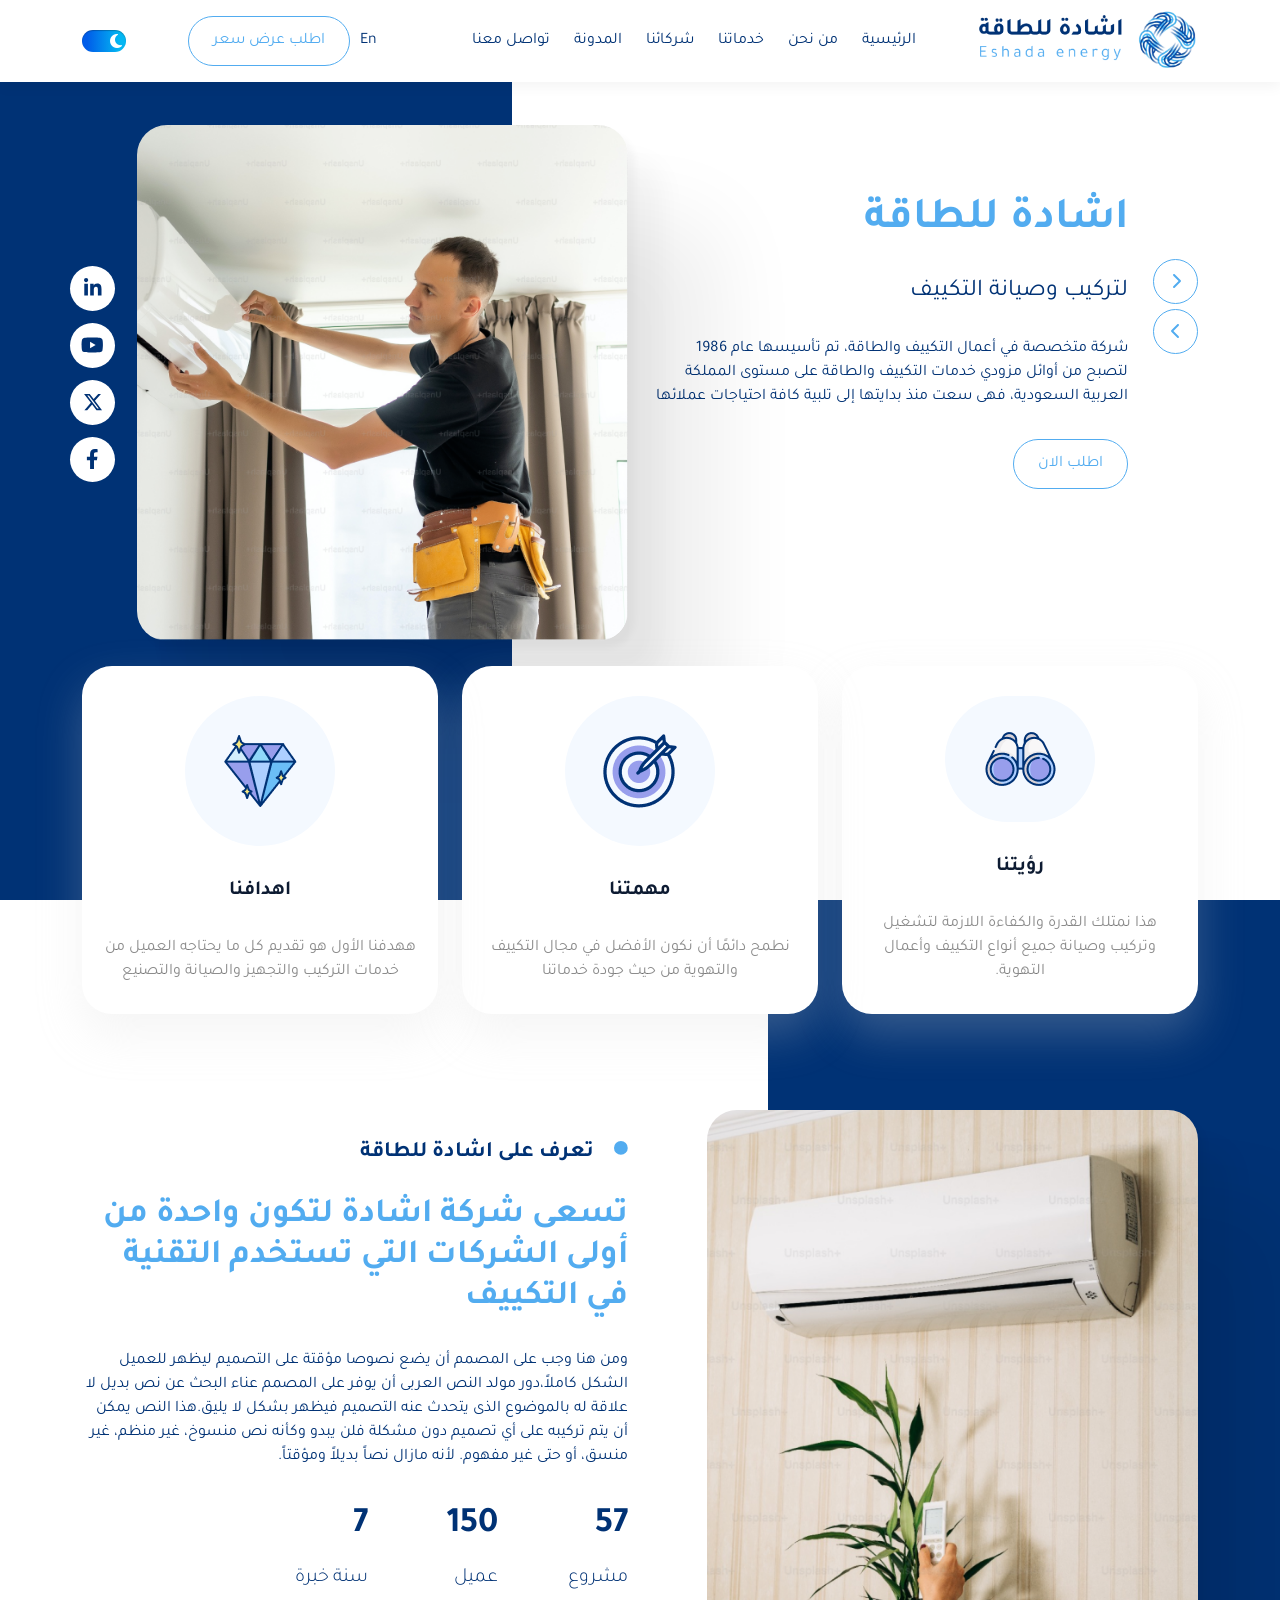
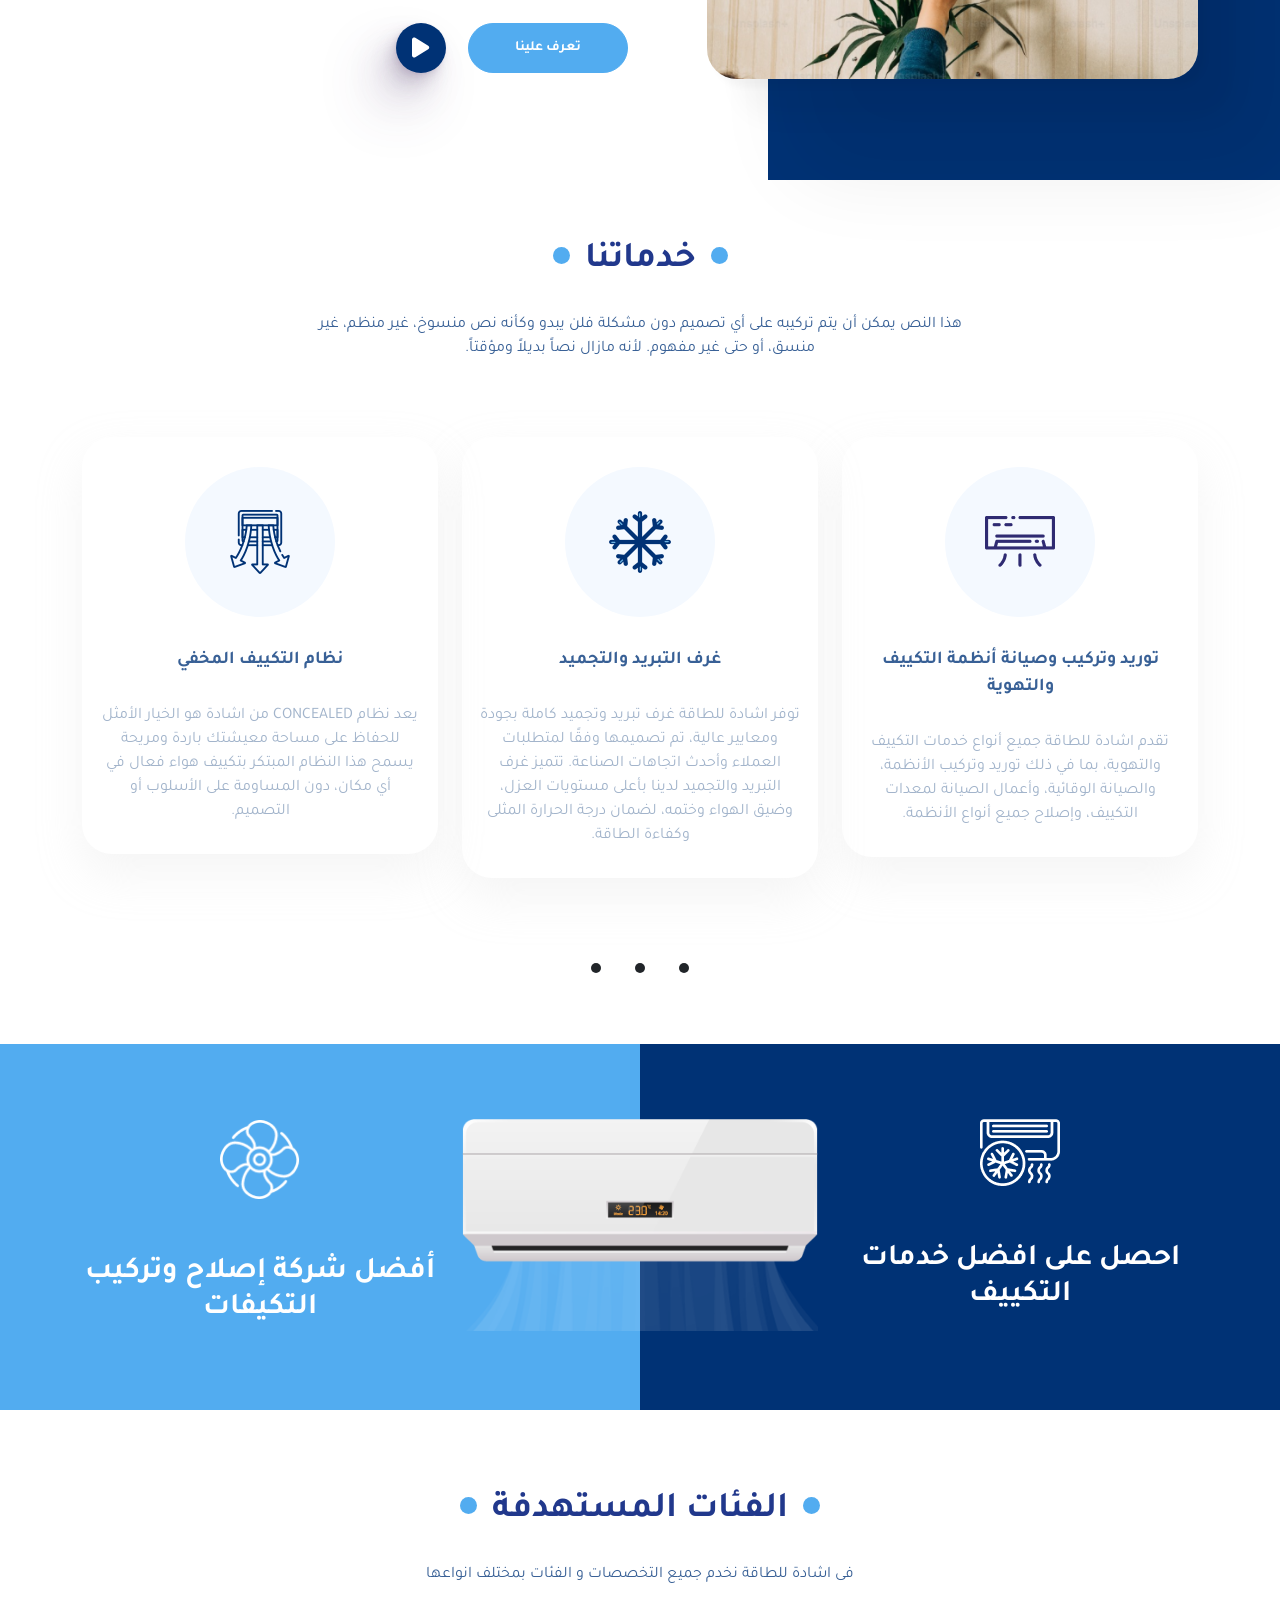
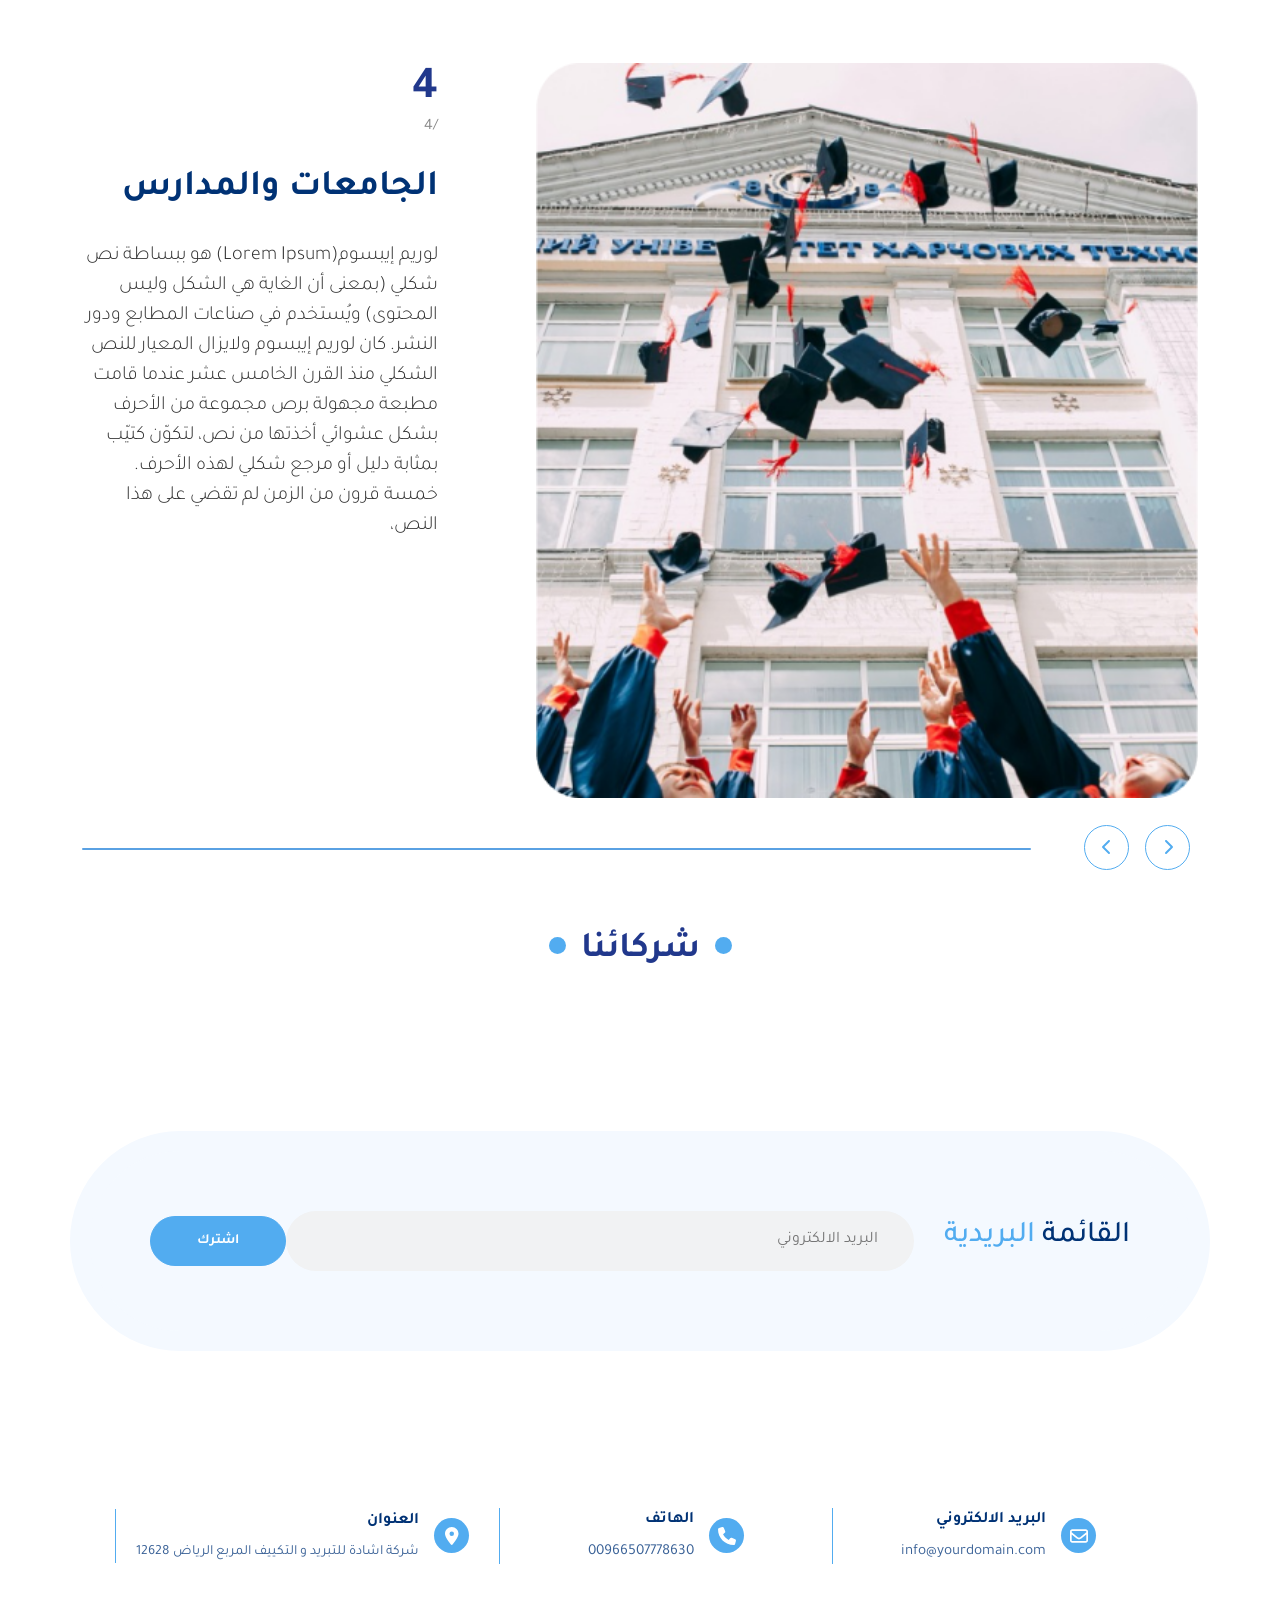
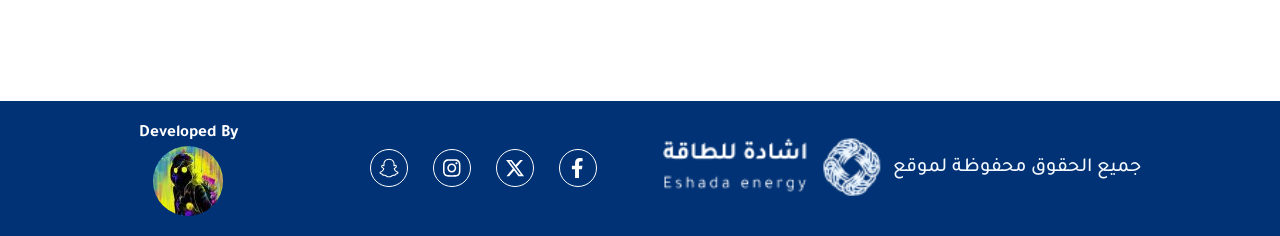
==== commit db6a1df1: "Update index.html" ====
--- a/index.html
+++ b/index.html
@@ -163,15 +163,15 @@
                             أو حتى غير مفهوم. لأنه مازال نصاً بديلاً ومؤقتاً.</p>
                         <div class="l2info">
                             <div class="l2info1">
-                                <div class="l2onfo1n1">120</div>
+                                <div class="l2onfo1n1" data-goal="120">0</div>
                                 <div class="l2onfo1t1">مشروع</div>
                             </div>
                             <div class="l2info1">
-                                <div class="l2onfo1n1">308</div>
+                                <div class="l2onfo1n1" data-goal="308">0</div>
                                 <div class="l2onfo1t1">عميل</div>
                             </div>
                             <div class="l2info1">
-                                <div class="l2onfo1n1">+16</div>
+                                <div class="l2onfo1n1" data-goal="16">0</div>
                                 <div class="l2onfo1t1">سنة خبرة</div>
                             </div>
                         </div>
--- a/css/Untitled-2.css
+++ b/css/Untitled-2.css
@@ -31,6 +31,10 @@
     text-decoration: none;
     color: #007bff;
     transition: 0.2s;
+}
+
+a:hover {
+    color: white;
 }
 
 .relative {
@@ -110,7 +114,6 @@
 }
 
 .up {
-    border: 2px solid #2196f3;
     height: 45px;
     width: 45px;
     border-radius: 10px;
@@ -126,6 +129,23 @@
     z-index: 100;
     opacity: 0;
     transition: transform 0.3s ease, opacity 0.3s ease;
+}
+
+.up::after {
+    content: "";
+    position: absolute;
+    background-color: #2b7df0;
+    width: 100%;
+    height: 0;
+    transition: 0.4s;
+    z-index: -1;
+    transform: scaleX(0);
+    border-radius: 10px;
+}
+
+.up:hover::after {
+    height: 100%;
+    transform: scaleX(1);
 }
 
 .up i {
@@ -167,7 +187,7 @@
 /* End Global Rules */
 /* start header */
 header {
-    padding: 20px 0;
+    padding: 10px 0;
     width: 100%;
     box-shadow: 0px 4px 14px 0px rgba(0, 0, 0, 0.05);
     background-color: #fff;
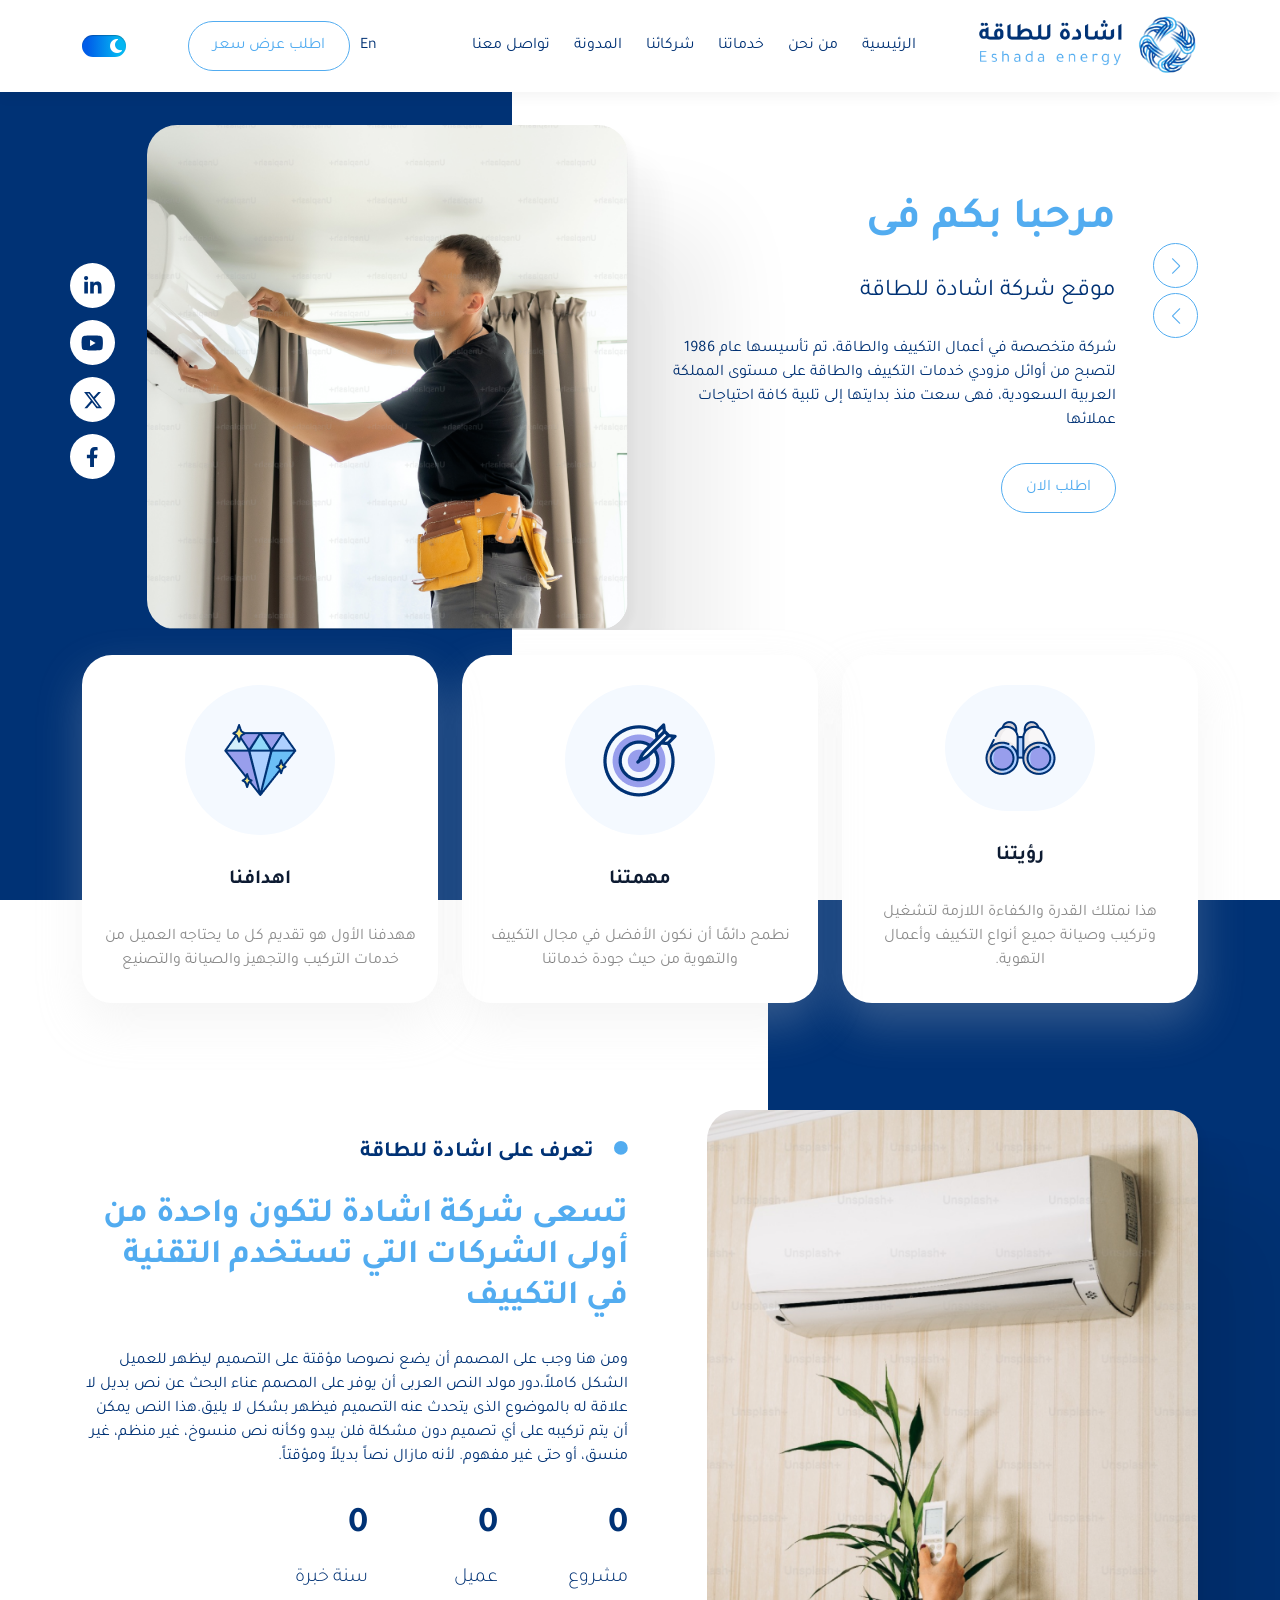
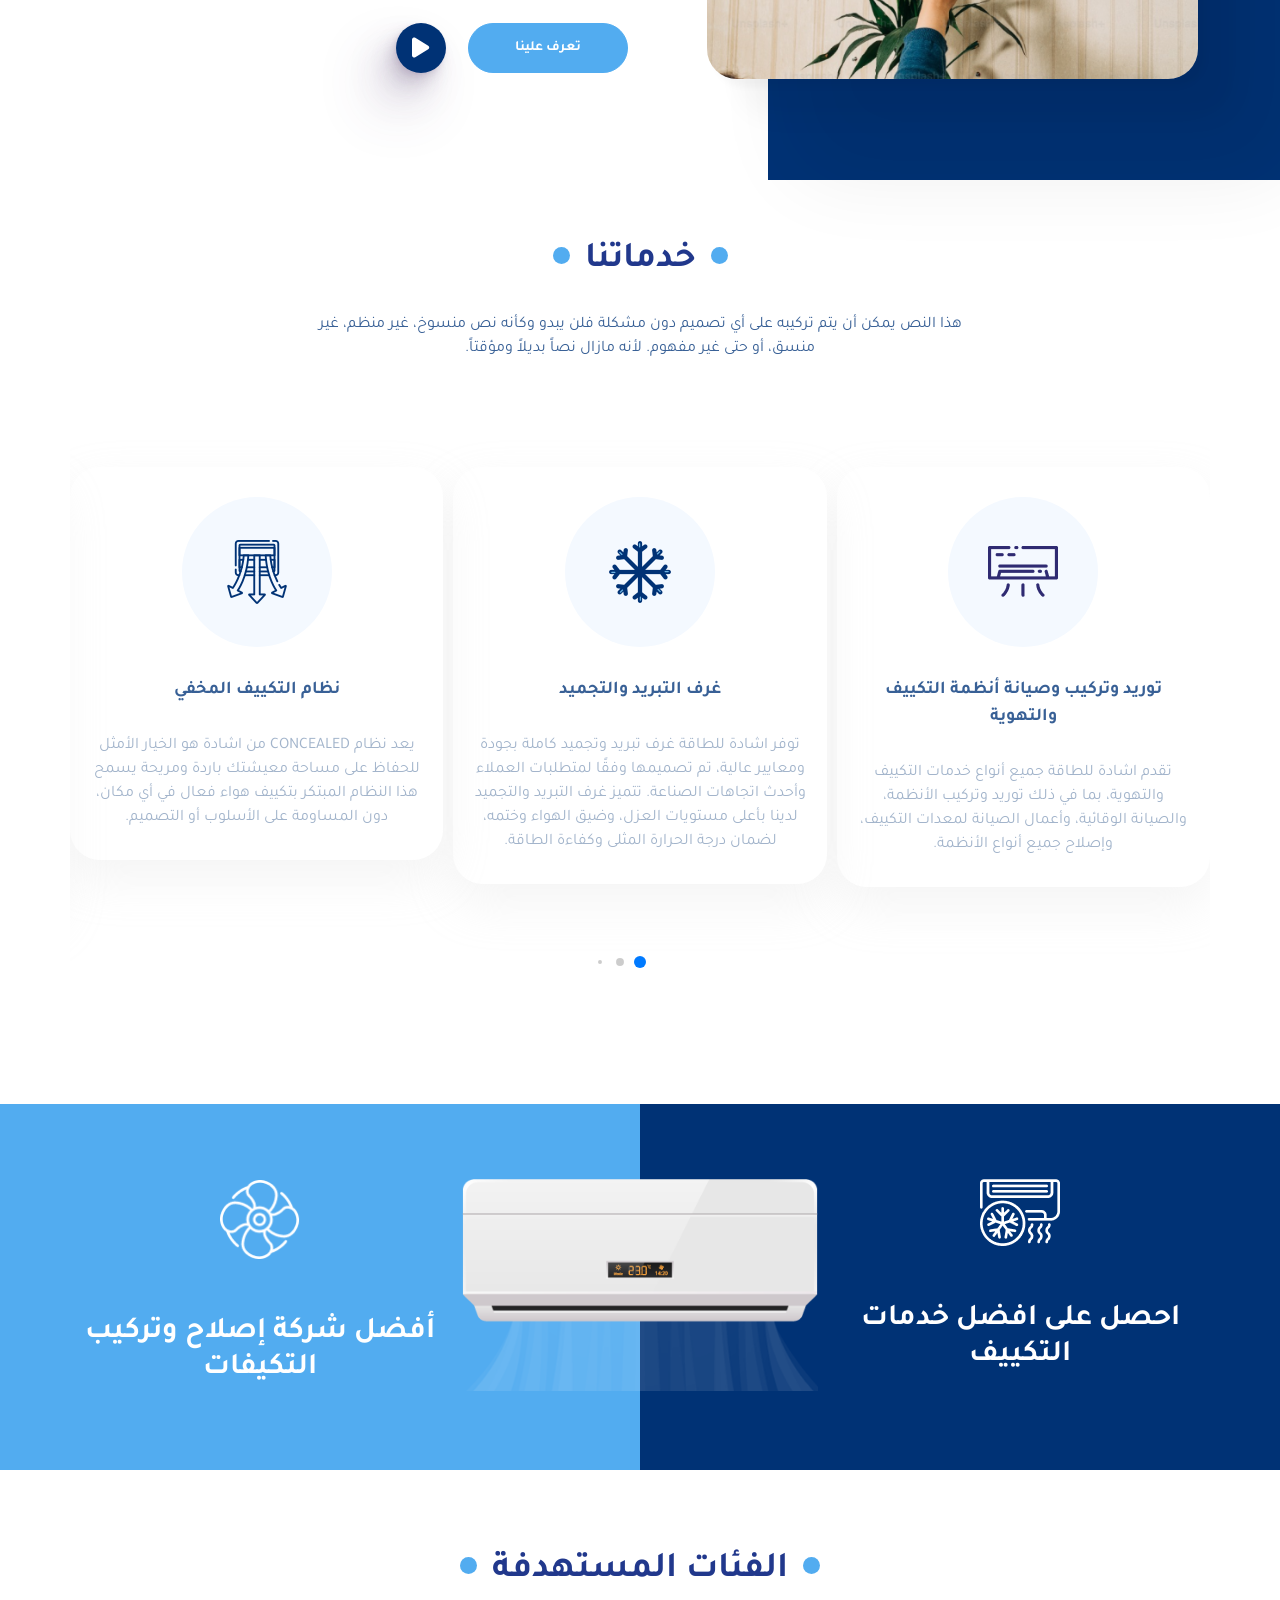
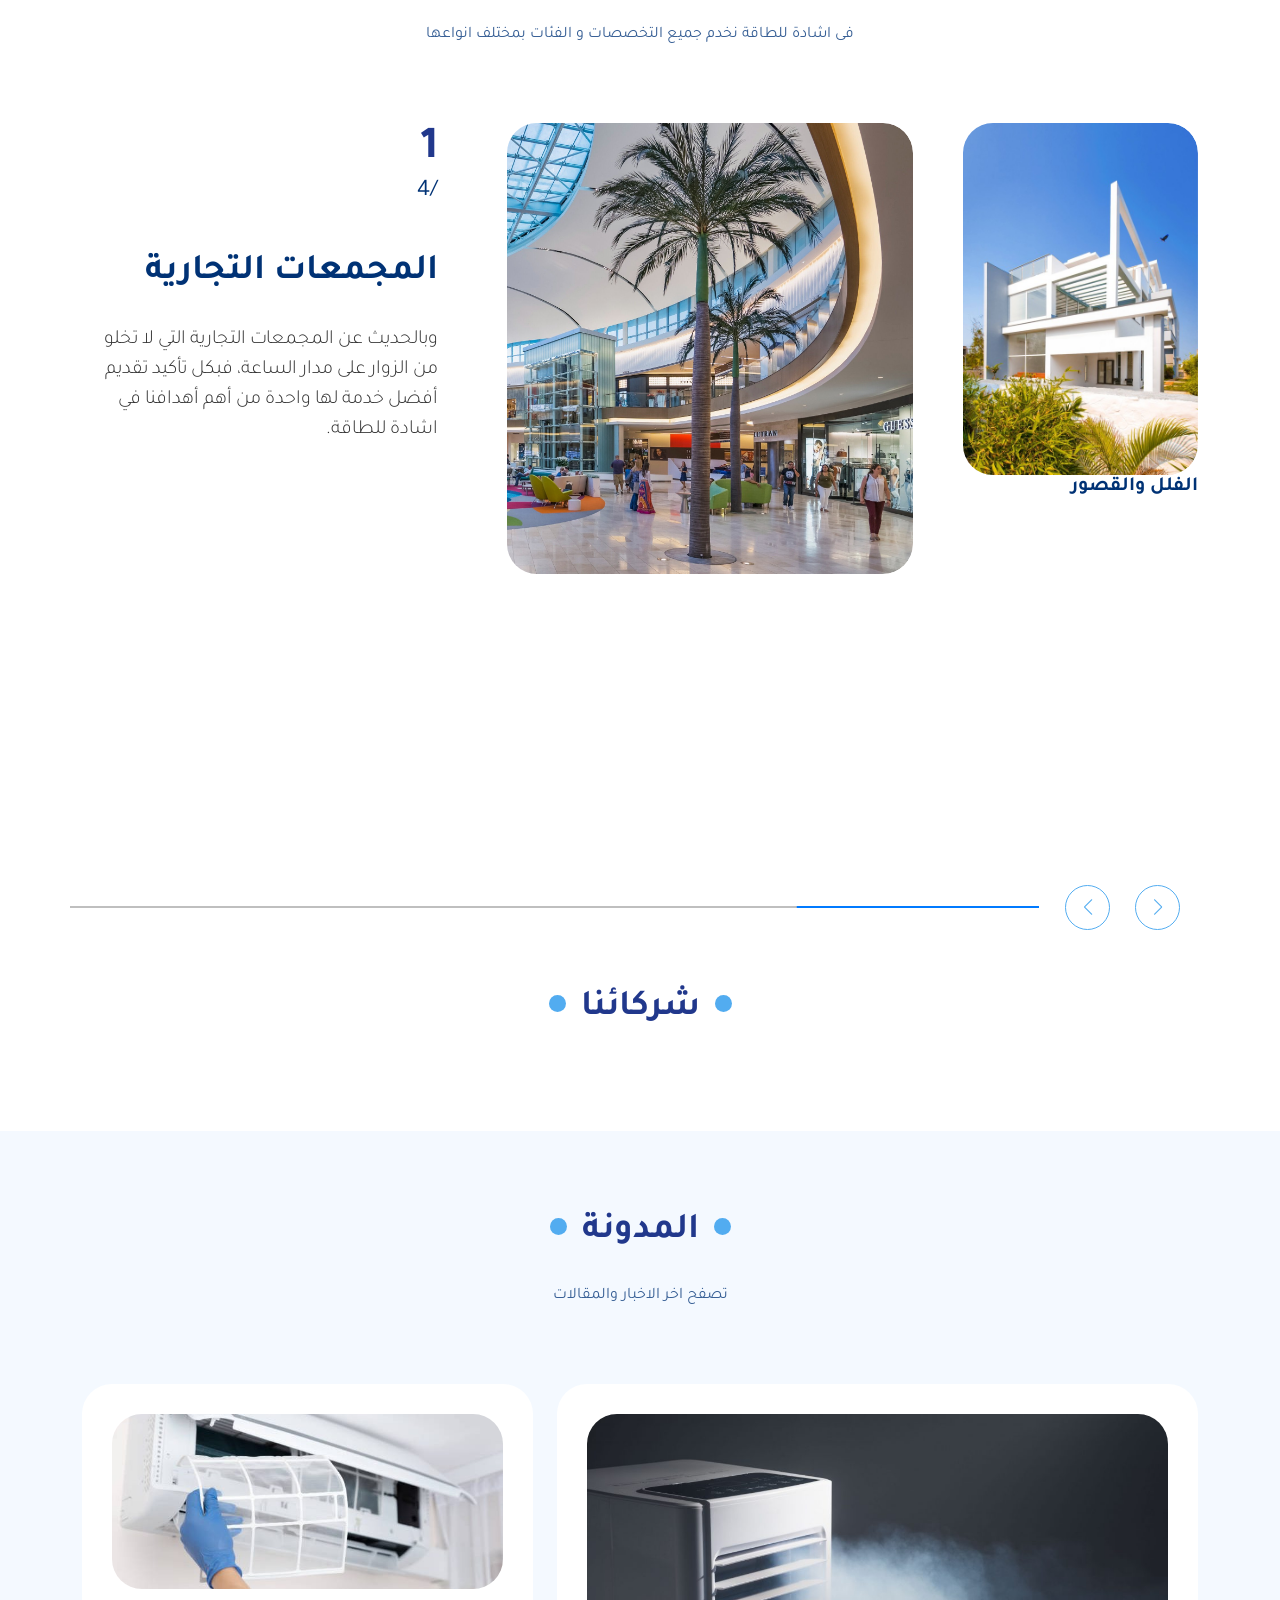
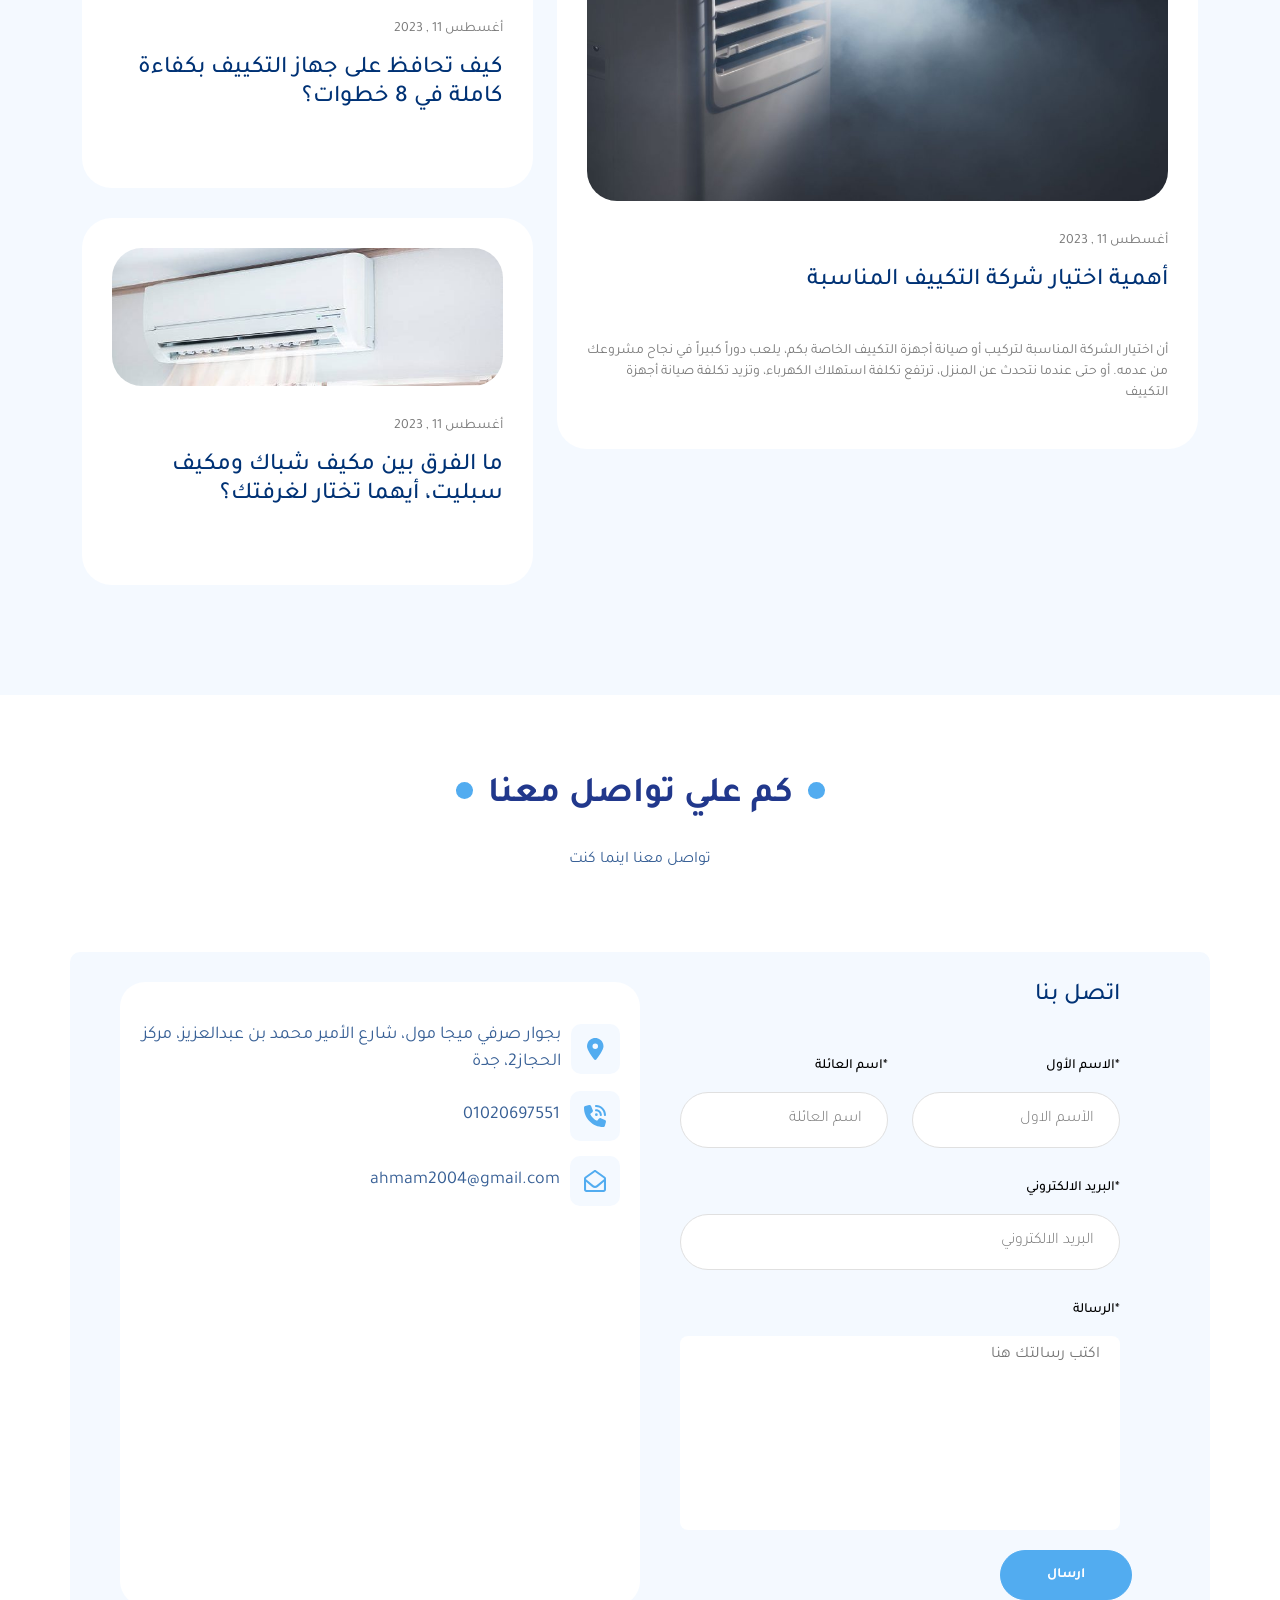
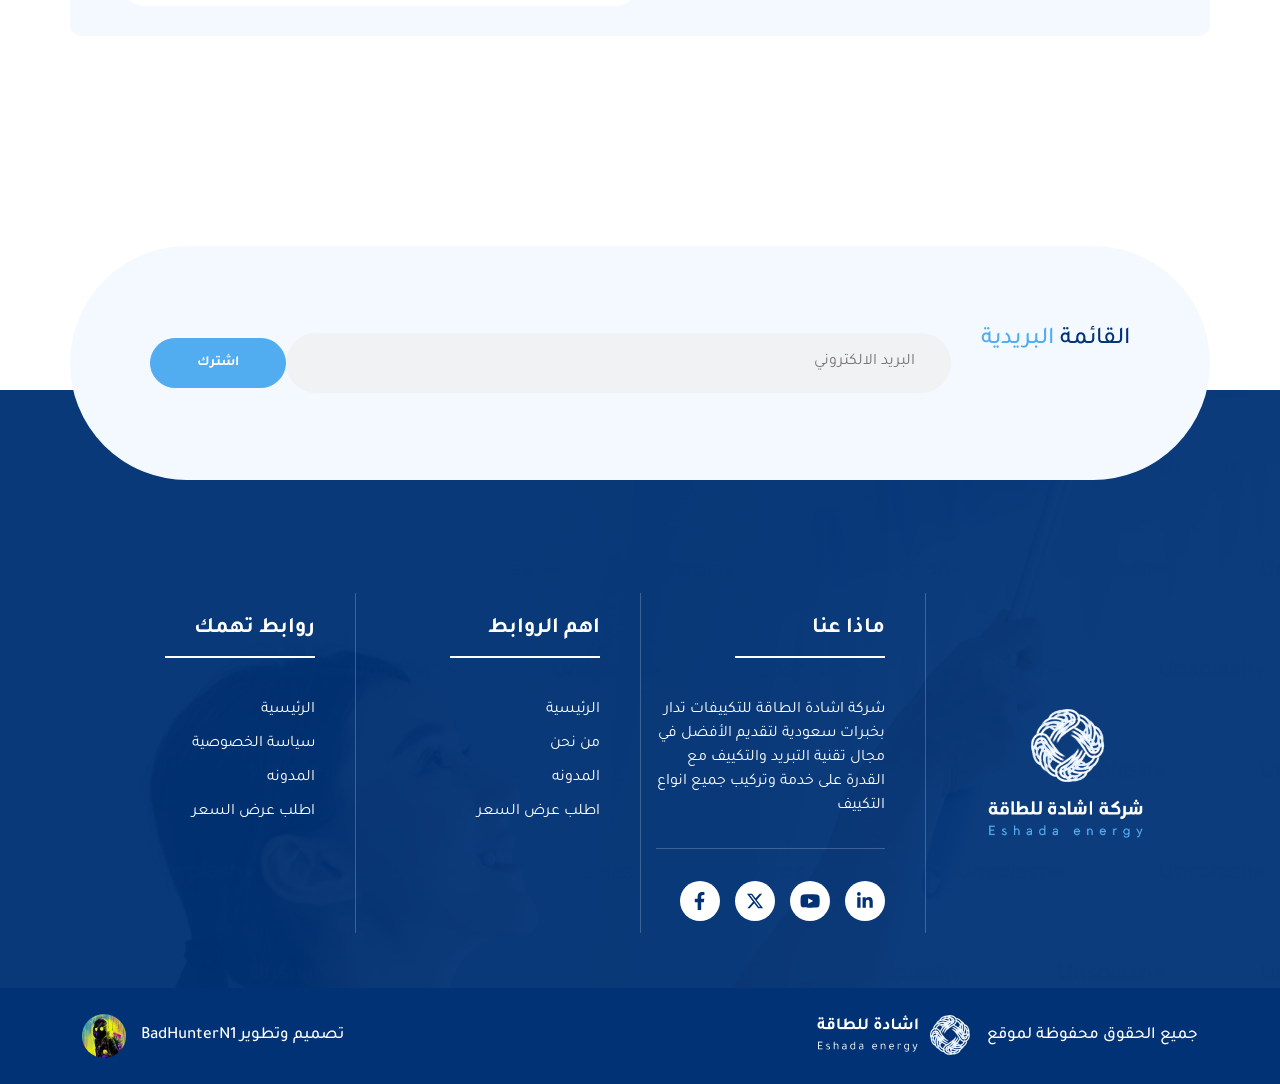
==== commit a09eac10: "Add files via upload" ====
--- a/index.html
+++ b/index.html
@@ -4,14 +4,17 @@
 <head>
     <meta charset="UTF-8">
     <meta name="viewport" content="width=device-width, initial-scale=1.0">
+    <script src="https://cdn.maptiler.com/maplibre-gl-js/v2.4.0/maplibre-gl.js"></script>
+    <link href="https://cdn.maptiler.com/maplibre-gl-js/v2.4.0/maplibre-gl.css" rel="stylesheet" />
+    <link rel="stylesheet" href="https://cdn.jsdelivr.net/npm/swiper@11/swiper-bundle.min.css" />
     <!-- BootStrap css -->
     <link rel="stylesheet" href="css/bootstrap.min.css">
-    <!-- Main Template CSS File -->
-    <link rel="stylesheet" href="css/Untitled-2.css">
     <!-- Render All Elements Normally -->
     <link rel="stylesheet" href="css/normalize.css">
     <!-- Font Awesome Library -->
     <link rel="stylesheet" href="css/all.min.css">
+    <!-- Main Template CSS File -->
+    <link rel="stylesheet" href="css/Untitled-2.css">
     <!-- Google Fonts -->
     <link rel="preconnect" href="https://fonts.googleapis.com">
     <link rel="preconnect" href="https://fonts.gstatic.com" crossorigin>
@@ -77,28 +80,52 @@
     <section class="landing" id="landing">
         <div class="lback"></div>
         <div class="container relative">
-            <div class="row">
-                <div class="col-12 col-md-6 ord2">
-                    <div class="lpadding">
-                        <h2>اشادة للطاقة</h2>
-                        <h4>لتركيب وصيانة التكييف</h4>
-                        <p>شركة متخصصة في أعمال التكييف والطاقة، تم تأسيسها عام 1986 لتصبح من أوائل مزودي خدمات التكييف
-                            والطاقة على مستوى المملكة العربية السعودية، فهى سعت منذ بدايتها إلى تلبية كافة احتياجات
-                            عملائها</p>
-                        <a class="mbutton button_hover" target=”_blank” href="Links/Assianment7/index.html">
-                            اطلب الان
-                        </a>
-                    </div>
-                </div>
-                <div class="col-12 col-md-6 ord1">
-                    <div class="hmm">
-                        <img class="himg img-fluid wow" src="images/mob.png" alt="">
-                    </div>
-                </div>
-            </div>
-            <div class="arrows">
-                <div class="arrow"><i class="fa-solid fa-chevron-right"></i></div>
-                <div class="arrow"><i class="fa-solid fa-chevron-left"></i>
+            <div class="row r2 swiper">
+                <div class="swiper-wrapper">
+                    <div class="row swiper-slide">
+                        <div class="col-12 col-md-6 ord2">
+                            <div class="lpadding">
+                                <h2>مرحبا بكم فى</h2>
+                                <h4>موقع شركة اشادة للطاقة</h4>
+                                <p>شركة متخصصة في أعمال التكييف والطاقة، تم تأسيسها عام 1986 لتصبح من أوائل مزودي خدمات
+                                    التكييف والطاقة على مستوى المملكة العربية السعودية، فهى سعت منذ بدايتها إلى تلبية
+                                    كافة
+                                    احتياجات عملائها</p>
+                                <a class="mbutton button_hover" target=”_blank” href="Links/Assianment7/index.html">
+                                    اطلب الان
+                                </a>
+                            </div>
+                        </div>
+                        <div class="col-12 col-md-6 ord1">
+                            <div class="hmm">
+                                <img class="himg img-fluid wow" src="images/mob.png" alt="">
+                            </div>
+                        </div>
+                    </div>
+                    <div class="row r2 swiper-slide">
+                        <div class="col-12 col-md-6 ord2">
+                            <div class="lpadding">
+                                <h2>اشادة للطاقة</h2>
+                                <h4>لتركيب وصيانة التكييف</h4>
+                                <p>شركة اشادة الطاقة للتكييفات تدار بخبرات سعودية لتقديم الأفضل في مجال تقنية التبريد
+                                    والتكييف مع القدرة على خدمة وتركيب جميع انواع التكييف إلى خدمات الصيانة المقررة،
+                                    وإصلاح
+                                    المعدات الموجودة، واستبدال المعدات القديمة، وتركيب معدات جديدة،</p>
+                                <a class="mbutton button_hover" target=”_blank” href="Links/Assianment7/index.html">
+                                    اطلب الان
+                                </a>
+                            </div>
+                        </div>
+                        <div class="col-12 col-md-6 ord1">
+                            <div class="hmm">
+                                <img class="himg img-fluid wow" src="images/12.png" alt="">
+                            </div>
+                        </div>
+                    </div>
+                </div>
+                <div class="arrows">
+                    <div class="swiper-button-next" id="next1"></div>
+                    <div class="swiper-button-prev" id="prev1"></div>
                 </div>
             </div>
             <div class="lsocial">
@@ -195,39 +222,90 @@
                     أو
                     حتى غير مفهوم. لأنه مازال نصاً بديلاً ومؤقتاً.</p>
             </div>
-            <div class="row relative">
-                <div class="col-4">
-                    <div class="pinfo1 al wow1">
-                        <div class="iicon"><img src="images/srv1.png" alt=""></div>
-                        <div class="ih4">توريد وتركيب وصيانة أنظمة التكييف والتهوية</div>
-                        <div class="ip">تقدم اشادة للطاقة جميع أنواع خدمات التكييف والتهوية، بما في ذلك توريد وتركيب
-                            الأنظمة، والصيانة الوقائية، وأعمال الصيانة لمعدات التكييف، وإصلاح جميع أنواع الأنظمة.
-                        </div>
-                    </div>
-                </div>
-                <div class="col-4">
-                    <div class="pinfo1 al wow1">
-                        <div class="iicon"><img src="images/air-conditioner.png" alt=""></div>
-                        <div class="ih4"> غرف التبريد والتجميد</div>
-                        <div class="ip">توفر اشادة للطاقة غرف تبريد وتجميد كاملة بجودة ومعايير عالية، تم تصميمها وفقًا
-                            لمتطلبات العملاء وأحدث اتجاهات الصناعة. تتميز غرف التبريد والتجميد لدينا بأعلى مستويات
-                            العزل، وضيق الهواء وختمه، لضمان درجة الحرارة المثلى وكفاءة الطاقة.
-                        </div>
-                    </div>
-                </div>
-                <div class="col-4">
-                    <div class="pinfo1 al wow1">
-                        <div class="iicon"><img src="images/air-conditioning.png" alt=""></div>
-                        <div class="ih4"> نظام التكييف المخفي </div>
-                        <div class="ip">يعد نظام CONCEALED من اشادة هو الخيار الأمثل للحفاظ على مساحة معيشتك باردة
-                            ومريحة يسمح هذا النظام المبتكر بتكييف هواء فعال في أي مكان، دون المساومة على الأسلوب أو
-                            التصميم.
-                        </div>
-                    </div>
-                </div>
-                <div class="bullets"><i class="fa-solid fa-circle fa-2xs"></i> <i class="fa-solid fa-circle fa-2xs"></i>
-                    <i class="fa-solid fa-circle fa-2xs"></i>
-                </div>
+            <div class="row relative swip1">
+                <div class="swiper-wrapper all">
+                    <div class="col-4 swiper-slide">
+                        <div class="pinfo1 al wow1">
+                            <div class="iicon"><img src="images/srv1.png" alt=""></div>
+                            <div class="ih4">توريد وتركيب وصيانة أنظمة التكييف والتهوية</div>
+                            <div class="ip">تقدم اشادة للطاقة جميع أنواع خدمات التكييف والتهوية، بما في ذلك توريد وتركيب
+                                الأنظمة، والصيانة الوقائية، وأعمال الصيانة لمعدات التكييف، وإصلاح جميع أنواع الأنظمة.
+                            </div>
+                        </div>
+                    </div>
+                    <div class="col-4 swiper-slide">
+                        <div class="pinfo1 al wow1">
+                            <div class="iicon"><img src="images/air-conditioner.png" alt=""></div>
+                            <div class="ih4"> غرف التبريد والتجميد</div>
+                            <div class="ip">توفر اشادة للطاقة غرف تبريد وتجميد كاملة بجودة ومعايير عالية، تم تصميمها
+                                وفقًا
+                                لمتطلبات العملاء وأحدث اتجاهات الصناعة. تتميز غرف التبريد والتجميد لدينا بأعلى مستويات
+                                العزل، وضيق الهواء وختمه، لضمان درجة الحرارة المثلى وكفاءة الطاقة.
+                            </div>
+                        </div>
+                    </div>
+                    <div class="col-4 swiper-slide">
+                        <div class="pinfo1 al wow1">
+                            <div class="iicon"><img src="images/air-conditioning.png" alt=""></div>
+                            <div class="ih4"> نظام التكييف المخفي </div>
+                            <div class="ip">يعد نظام CONCEALED من اشادة هو الخيار الأمثل للحفاظ على مساحة معيشتك باردة
+                                ومريحة يسمح هذا النظام المبتكر بتكييف هواء فعال في أي مكان، دون المساومة على الأسلوب أو
+                                التصميم.
+                            </div>
+                        </div>
+                    </div>
+                    <div class="col-4 swiper-slide">
+                        <div class="pinfo1 al wow1">
+                            <div class="iicon"><img src="images/duct.png" alt=""></div>
+                            <div class="ih4">صناعة وتصميم مجاري الهواء</div>
+                            <div class="ip">تقدم اشادة للطاقة خدمة التصنيع والتصميم لمجاري الهواء الأوتوماتيكية في
+                                المملكة
+                                العربية السعودية مع تشكيلة واسعة من ملحقات ومكونات مجاري الهواء، يمكنك بسهولة تخصيص نظام
+                                مجاري الهواء للحصول على أقصى قدر من الكفاءة وجودة الهواء.</div>
+                        </div>
+                    </div>
+                    <div class="col-4 swiper-slide">
+                        <div class="pinfo1 al wow1">
+                            <div class="iicon"><img src="images/srv1.png" alt=""></div>
+                            <div class="ih4">توريد وتركيب وصيانة أنظمة التكييف والتهوية</div>
+                            <div class="ip">تقدم اشادة للطاقة جميع أنواع خدمات التكييف والتهوية، بما في ذلك توريد وتركيب
+                                الأنظمة، والصيانة الوقائية، وأعمال الصيانة لمعدات التكييف، وإصلاح جميع أنواع الأنظمة.
+                            </div>
+                        </div>
+                    </div>
+                    <div class="col-4 swiper-slide">
+                        <div class="pinfo1 al wow1">
+                            <div class="iicon"><img src="images/air-conditioner.png" alt=""></div>
+                            <div class="ih4"> غرف التبريد والتجميد</div>
+                            <div class="ip">توفر اشادة للطاقة غرف تبريد وتجميد كاملة بجودة ومعايير عالية، تم تصميمها
+                                وفقًا
+                                لمتطلبات العملاء وأحدث اتجاهات الصناعة. تتميز غرف التبريد والتجميد لدينا بأعلى مستويات
+                                العزل، وضيق الهواء وختمه، لضمان درجة الحرارة المثلى وكفاءة الطاقة.
+                            </div>
+                        </div>
+                    </div>
+                    <div class="col-4 swiper-slide">
+                        <div class="pinfo1 al wow1">
+                            <div class="iicon"><img src="images/air-conditioning.png" alt=""></div>
+                            <div class="ih4"> نظام التكييف المخفي </div>
+                            <div class="ip">يعد نظام CONCEALED من اشادة هو الخيار الأمثل للحفاظ على مساحة معيشتك باردة
+                                ومريحة يسمح هذا النظام المبتكر بتكييف هواء فعال في أي مكان، دون المساومة على الأسلوب أو
+                                التصميم.
+                            </div>
+                        </div>
+                    </div>
+                    <div class="col-4 swiper-slide">
+                        <div class="pinfo1 al wow1">
+                            <div class="iicon"><img src="images/duct.png" alt=""></div>
+                            <div class="ih4">صناعة وتصميم مجاري الهواء</div>
+                            <div class="ip">تقدم اشادة للطاقة خدمة التصنيع والتصميم لمجاري الهواء الأوتوماتيكية في
+                                المملكة
+                                العربية السعودية مع تشكيلة واسعة من ملحقات ومكونات مجاري الهواء، يمكنك بسهولة تخصيص نظام
+                                مجاري الهواء للحصول على أقصى قدر من الكفاءة وجودة الهواء.</div>
+                        </div>
+                    </div>
+                </div>
+                <div class="swiper-pagination"></div>
             </div>
         </div>
     </section>
@@ -263,34 +341,120 @@
                 </h2>
                 <p>فى اشادة للطاقة نخدم جميع التخصصات و الفئات بمختلف انواعها</p>
             </div>
-            <div class="row mt">
-                <div class="col-md-8 col-12 ">
-                    <div class="t">
-                        <img class="scale wow" src="images/off2.png" alt="">
-                    </div>
-                </div>
-                <div class="col-md-4 col-12 tt">
-                    <h3>
-                        <strong>4</strong>
-                        /4
-                    </h3>
-                    <h2>
-                        الجامعات والمدارس
-                    </h2>
-                    <p>
-                        لوريم إيبسوم(Lorem Ipsum) هو ببساطة نص شكلي (بمعنى أن الغاية هي الشكل وليس المحتوى) ويُستخدم في
-                        صناعات المطابع ودور النشر. كان لوريم إيبسوم ولايزال المعيار للنص الشكلي منذ القرن الخامس عشر
-                        عندما قامت مطبعة مجهولة برص مجموعة من الأحرف بشكل عشوائي أخذتها من نص، لتكوّن كتيّب بمثابة دليل
-                        أو مرجع شكلي لهذه الأحرف. خمسة قرون من الزمن لم تقضي على هذا النص،
-                    </p>
-                </div>
-            </div>
-            <div class="prog"></div>
-            <div class="arrows at">
-                <div class="arrow"><i class="fa-solid fa-chevron-right"></i></div>
-                <div class="arrow"><i class="fa-solid fa-chevron-left"></i>
-                </div>
-            </div>
+            <div class="mySwiper">
+                <div class="swiper-wrapper">
+                    <div class="swiper-slide">
+                        <div class="row mt">
+                            <div class="col-md-3 col-6 ">
+                                <div class="t">
+                                    <img class="scale wow" src="images/3_EXT_North_East_View.jpg" alt="">
+                                </div>
+                                <h5 class="t1">الفلل والقصور</h5>
+                            </div>
+                            <div class="col-md-5 col-6 ">
+                                <div class="t">
+                                    <img class="scale wow" src="images/2016JG06.528RE.jpg" alt="">
+                                </div>
+                            </div>
+                            <div class="col-md-4 col-12 tt">
+                                <h3>
+                                    <strong>1</strong>
+                                    /4
+                                </h3>
+                                <h2>المجمعات التجارية</h2>
+                                <p>وبالحديث عن المجمعات التجارية التي لا تخلو من الزوار على مدار الساعة، فبكل تأكيد
+                                    تقديم
+                                    أفضل
+                                    خدمة لها واحدة من أهم أهدافنا في اشادة للطاقة.</p>
+                            </div>
+                        </div>
+                    </div>
+                    <div class="swiper-slide">
+                        <div class="row mt">
+                            <div class="col-md-3 col-6 ">
+                                <div class="t">
+                                    <img class="scale wow" src="images/off1.png" alt="">
+                                </div>
+                                <h5 class="t1">الفلل والقصور</h5>
+                            </div>
+                            <div class="col-md-5 col-6 ">
+                                <div class="t">
+                                    <img class="scale wow" src="images/3_EXT_North_East_View.jpg" alt="">
+                                </div>
+                            </div>
+                            <div class="col-md-4 col-12 tt">
+                                <h3>
+                                    <strong>2</strong>
+                                    /4
+                                </h3>
+                                <h2>المجمعات التجارية</h2>
+                                <p>واحدة من الفئات الهامة في القطاعات الخاصة هي فئة القصور والفلل، حيث أن راحة وأمان
+                                    المنزل</p>
+                            </div>
+                        </div>
+                    </div>
+                    <div class="swiper-slide">
+                        <div class="row mt">
+                            <div class="col-md-3 col-6 ">
+                                <div class="t">
+                                    <img class="scale wow" src="images/off2.png" alt="">
+                                </div>
+                                <h5 class="t1">المساجد</h5>
+                            </div>
+                            <div class="col-md-5 col-6 ">
+                                <div class="t">
+                                    <img class="scale wow" src="images/off1.png" alt="">
+                                </div>
+                            </div>
+                            <div class="col-md-4 col-12 tt">
+                                <h3>
+                                    <strong>3</strong>
+                                    /4
+                                </h3>
+                                <h2>المجمعات التجارية</h2>
+                                <p>تُعد المساجد والأوقاف واحدة من أهم الفئات المستهدفة في اشادة للطاقة والتي يتم تنفيذ
+                                    العديد من المشاريع الهامة بشكل دوري ومستمر</p>
+                            </div>
+                        </div>
+                    </div>
+                    <div class="swiper-slide">
+                        <div class="row mt">
+                            <div class="col-md-8 col-12 ">
+                                <div class="t">
+                                    <img class="scale wow" src="images/off2.png" alt="">
+                                </div>
+                            </div>
+                            <div class="col-md-4 col-12 tt">
+                                <h3>
+                                    <strong>4</strong>
+                                    /4
+                                </h3>
+                                <h2>
+                                    الجامعات والمدارس
+                                </h2>
+                                <p>
+                                    لوريم إيبسوم(Lorem Ipsum) هو ببساطة نص شكلي (بمعنى أن الغاية هي الشكل وليس المحتوى)
+                                    ويُستخدم
+                                    في
+                                    صناعات المطابع ودور النشر. كان لوريم إيبسوم ولايزال المعيار للنص الشكلي منذ القرن
+                                    الخامس
+                                    عشر
+                                    عندما قامت مطبعة مجهولة برص مجموعة من الأحرف بشكل عشوائي أخذتها من نص، لتكوّن كتيّب
+                                    بمثابة
+                                    دليل
+                                    أو مرجع شكلي لهذه الأحرف. خمسة قرون من الزمن لم تقضي على هذا النص،
+                                </p>
+                            </div>
+                        </div>
+                    </div>
+                </div>
+            </div>
+            <div class="arrows2">
+                <div class="swiper-button-next" id="next2"></div>
+                <div class="swiper-button-prev" id="prev2"></div>
+            </div>
+            <div class="swiper-pagination" id="pagination"></div>
+        </div>
         </div>
     </section>
     <!-- End Design Section -->
@@ -300,20 +464,125 @@
             <h2><i class="fa-solid fa-circle fa-2xs"></i>شركائنا<i class="fa-solid fa-circle fa-2xs"></i>
             </h2>
         </div>
-        <div class="scroller" data-direction="left" data-speed="fast">
-            <div class="scroller__inner">
+        <div class="scroller" style="--y:30s">
+            <div>
                 <img src="https://eshada.com.sa/wp-content/uploads/2023/08/s6.png" alt="" />
                 <img src="https://eshada.com.sa/wp-content/uploads/2023/08/s1.png" alt="" />
                 <img src="https://eshada.com.sa/wp-content/uploads/2023/08/s2.png" alt="" />
                 <img src="https://eshada.com.sa/wp-content/uploads/2023/08/s3.png" alt="" />
                 <img src="https://eshada.com.sa/wp-content/uploads/2023/08/s4.png" alt="" />
                 <img src="https://eshada.com.sa/wp-content/uploads/2023/08/s5.png" alt="" />
+                <img src="https://eshada.com.sa/wp-content/uploads/2023/08/s6.png" alt="" />
+                <img src="https://eshada.com.sa/wp-content/uploads/2023/08/s1.png" alt="" />
+                <img src="https://eshada.com.sa/wp-content/uploads/2023/08/s2.png" alt="" />
+            </div>
+            <div>
+                <img src="https://eshada.com.sa/wp-content/uploads/2023/08/s3.png" alt="" />
+                <img src="https://eshada.com.sa/wp-content/uploads/2023/08/s4.png" alt="" />
+                <img src="https://eshada.com.sa/wp-content/uploads/2023/08/s5.png" alt="" />
+                <img src="https://eshada.com.sa/wp-content/uploads/2023/08/s6.png" alt="" />
+                <img src="https://eshada.com.sa/wp-content/uploads/2023/08/s1.png" alt="" />
+                <img src="https://eshada.com.sa/wp-content/uploads/2023/08/s2.png" alt="" />
+                <img src="https://eshada.com.sa/wp-content/uploads/2023/08/s3.png" alt="" />
+                <img src="https://eshada.com.sa/wp-content/uploads/2023/08/s4.png" alt="" />
+                <img src="https://eshada.com.sa/wp-content/uploads/2023/08/s5.png" alt="" />
             </div>
         </div>
     </section>
     <!-- End partenars Section -->
+    <!-- Start Blog Section -->
+    <section class="blog">
+        <div class="container">
+            <div class="services_contenthp">
+                <h2><i class="fa-solid fa-circle fa-2xs"></i>المدونة<i class="fa-solid fa-circle fa-2xs"></i>
+                </h2>
+                <p>تصفح اخر الاخبار والمقالات</p>
+            </div>
+            <div class="row">
+                <div class="col-12 col-md-7">
+                    <div class="blogMain wow1">
+                        <img src="images/portable-air-conditioner_1679380526159-1024x683.jpg" alt="">
+                        <p>أغسطس 11 , 2023</p>
+                        <h3>أهمية اختيار شركة التكييف المناسبة</h3>
+                        <p>أن اختيار الشركة المناسبة لتركيب أو صيانة أجهزة التكييف الخاصة بكم، يلعب دوراً كبيراً في نجاح
+                            مشروعك من عدمه. أو حتى عندما نتحدث عن المنزل، ترتفع تكلفة استهلاك الكهرباء، وتزيد تكلفة
+                            صيانة أجهزة التكييف</p>
+                    </div>
+                </div>
+                <div class="col-12 col-md-5">
+                    <div class="blogMain wow1">
+                        <img src="images/istockphoto-1168365074-612x612-1-e1692513478995.jpg" alt="">
+                        <p>أغسطس 11 , 2023</p>
+                        <h3>كيف تحافظ على جهاز التكييف بكفاءة كاملة في 8 خطوات؟</h3>
+                    </div>
+                    <div class="blogMain wow1">
+                        <img src="images/istockphoto-519619698-612x612-1-e1692513434135.jpg" alt="">
+                        <p>أغسطس 11 , 2023</p>
+                        <h3>ما الفرق بين مكيف شباك ومكيف سبليت، أيهما تختار لغرفتك؟</h3>
+                    </div>
+                </div>
+            </div>
+        </div>
+    </section>
+    <!-- End Blog Section -->
+    <!-- Start Contact Section -->
+    <section class="contact">
+        <div class="container">
+            <div class="services_contenthp">
+                <h2><i class="fa-solid fa-circle fa-2xs"></i>كم علي تواصل معنا<i class="fa-solid fa-circle fa-2xs"></i>
+                </h2>
+                <p>تواصل معنا اينما كنت</p>
+            </div>
+            <div class="row">
+                <div class="col-12 col-md-6 wh">
+                    <h3>اتصل بنا</h3>
+                    <form action="" target="_blank" id="myForm">
+                        <div class="row">
+                            <div class="col-12 col-lg-6 c1 relative">
+                                <label for="first-name">*الاسم الأول</label>
+                                <input type="text" name="" id="first-name" placeholder="الأسم الاول" required>
+                            </div>
+                            <div class="col-12 col-lg-6 c1 relative">
+                                <label for="family-name"> *اسم العائلة</label>
+                                <input type="text" name="" id="family-name" placeholder="اسم العائلة" required>
+                            </div>
+                            <div class="col-12 c1 relative">
+                                <label for="email">*البريد الالكتروني</label>
+                                <input type="email" name="" id="" placeholder="البريد الالكتروني" required>
+                            </div>
+                            <div class="col-12 c1">
+                                <label for="message">*الرسالة</label>
+                                <textarea name="" id="message" cols="30" rows="10"
+                                    placeholder="اكتب رسالتك هنا"></textarea>
+                            </div>
+                            <button type="submit" class="mbutton button_hover m_button l button__hover"
+                                id="submitBtn">ارسال</button>
+                        </div>
+                    </form>
+                </div>
+                <div class="col-12 col-md-6 wh2">
+                    <div class="wrapper">
+                        <div class="c2">
+                            <div class="c2l"><i class="fa-solid fa-location-dot"></i></div>
+                            <div class="c2t">بجوار صرفي ميجا مول، شارع الأمير محمد بن عبدالعزيز، مركز الحجاز2، جدة</div>
+                        </div>
+                        <div class="c2">
+                            <div class="c2l"><i class="fa-solid fa-phone-volume"></i></div>
+                            <a href="tel:01020697551" class="c2t">01020697551</a>
+                        </div>
+                        <div class="c2">
+                            <div class="c2l"><i class="fa-regular fa-envelope-open"></i></div>
+                            <a href="mailto:ahmam2004@gmail.com" class="c2t">ahmam2004@gmail.com</a>
+                        </div>
+                        <div id="map"></div>
+                    </div>
+                </div>
+            </div>
+        </div>
+    </section>
+    <!-- End Contact Section -->
     <!-- Start Subscription Section -->
-    <section class="sub">
+    <section class="sub relative">
         <div class="container">
             <div class="row">
                 <div class="sub_content">
@@ -329,50 +598,57 @@
         </div>
     </section>
     <!-- End Subscription Section -->
-    <!-- Start Contact Section -->
-    <section class="contact">
-        <div class="ccontent">
-            <div class="ccontent2">
-                <div class="cp2"><i class="fa-solid fa-location-dot"></i></div>
-                <div class="ct1">
-                    <div class="ctn1">العنوان</div>
-                    <div class="ctn3">شركة اشادة للتبريد و التكييف المربع الرياض 12628</div>
-                </div>
-            </div>
-            <div class="ccontent1">
-                <div class="cp1"><i class="fa-solid fa-phone"></i></div>
-                <div class="ct1">
-                    <div class="ctn1">الهاتف</div>
-                    <div class="ctn2">00966507778630</div>
-                </div>
-            </div>
-            <div class="ccontent1">
-                <div class="cp1"><i class="fa-regular fa-envelope"></i></div>
-                <div class="ct1">
-                    <div class="ctn1">البريد الالكتروني</div>
-                    <div class="ctn2">info@yourdomain.com</div>
-                </div>
-            </div>
-        </div>
-    </section>
-    <!-- End Contact Section -->
     <!-- Start Footer Section -->
     <footer>
-        <div class="container fcontainer">
-            <div class="cmp">
-                <div class="mp">Developed By</div>
-                <div class="flogo1"><img decoding="async" class="flogo_img" src="images/unnamed1.jpg" alt="" />
-                </div>
-            </div>
-            <div class="fsocial">
-                <div class="fsnap"><i class="fa-brands fa-snapchat"></i></div>
-                <div class="finsta"><i class="fa-brands fa-instagram"></i></div>
-                <div class="fx"><i class="fa-brands fa-x-twitter"></i></div>
-                <div class="ffacebook"><i class="fa-brands fa-facebook-f"></i></div>
-            </div>
-            <div class="flogo hlogo">
-                <img src="images/logo3.png" alt="">
-                <p class="p1">جميع الحقوق محفوظة لموقع </p>
+        <div class="foverlay"></div>
+        <div class="container relative">
+            <div class="row">
+                <div class="col-12 col-md-6 col-lg-3 f1">
+                    <a href="#">
+                        <img src="images/logo2.png" alt="">
+                    </a>
+                </div>
+                <div class="col-12 col-md-6 col-lg-3 f2">
+                    <div class="fheader">ماذا عنا</div>
+                    <p>شركة اشادة الطاقة للتكييفات تدار بخبرات سعودية لتقديم الأفضل في مجال تقنية التبريد والتكييف مع
+                        القدرة على خدمة وتركيب جميع انواع التكييف</p>
+                    <div class="fsocial">
+                        <div class="in"><i class="fa-brands fa-linkedin-in"></i></div>
+                        <div class="youtube"><i class="fa-brands fa-youtube"></i></div>
+                        <div class="x"><i class="fa-brands fa-x-twitter"></i></div>
+                        <div class="facebook"><i class="fa-brands fa-facebook-f"></i></div>
+                    </div>
+                </div>
+                <div class="col-12 col-md-6 col-lg-3 f2">
+                    <div class="fheader">اهم الروابط</div>
+                    <div class="flinks">
+                        <a href="">الرئيسية</a>
+                        <a href="">من نحن</a>
+                        <a href="">المدونه</a>
+                        <a href="">اطلب عرض السعر</a>
+                    </div>
+                </div>
+                <div class="col-12 col-md-6 col-lg-3 f2">
+                    <div class="fheader">روابط تهمك</div>
+                    <div class="flinks">
+                        <a href="">الرئيسية</a>
+                        <a href="">سياسة الخصوصية</a>
+                        <a href="">المدونه</a>
+                        <a href="">اطلب عرض السعر</a>
+                    </div>
+                </div>
+            </div>
+        </div>
+        <div class="footer2 relative">
+            <div class="container">
+                <div class="footer2in">
+                    <h4>جميع الحقوق محفوظة لموقع</h4>
+                    <img src="images/logo3.png" alt="">
+                </div>
+                <div class="footer2in">
+                    <h4>تصميم وتطوير BadHunterN1</h4>
+                    <img class="me" src="images/unnamed1.jpg" alt="">
+                </div>
             </div>
         </div>
     </footer>
@@ -381,7 +657,8 @@
     <script src="js/bootstrap.bundle.min.js"></script>
     <!-- fontawosome js -->
     <script src="js/all.min.js"></script>
+    <script src="https://cdn.jsdelivr.net/npm/swiper@11/swiper-bundle.min.js"></script>
     <script src="js/un.js"></script>
 </body>
 
-</html>
+</html>
--- a/css/Untitled-2.css
+++ b/css/Untitled-2.css
@@ -113,6 +113,28 @@
     position: relative;
 }
 
+body::-webkit-scrollbar {
+    width: 8px;
+}
+
+body.thin::-webkit-scrollbar {
+    width: 2px;
+}
+
+::-webkit-scrollbar-thumb {
+    border-radius: 0px;
+    background: #011142;
+    -webkit-border-radius: 0px;
+    -moz-border-radius: 0px;
+    -ms-border-radius: 0px;
+    -o-border-radius: 0px;
+}
+
+::-webkit-scrollbar-track {
+    border-radius: 0;
+    background-color: #18B2EF;
+}
+
 .up {
     height: 45px;
     width: 45px;
@@ -187,7 +209,7 @@
 /* End Global Rules */
 /* start header */
 header {
-    padding: 10px 0;
+    padding: 15px 0;
     width: 100%;
     box-shadow: 0px 4px 14px 0px rgba(0, 0, 0, 0.05);
     background-color: #fff;
@@ -458,6 +480,10 @@
     }
 }
 
+.landing+.container {
+    overflow: hidden;
+}
+
 .lpadding {
     padding-top: 70px;
 }
@@ -466,6 +492,10 @@
     .lpadding {
         padding-inline-start: 70px;
     }
+}
+
+.r2 {
+    margin: 0;
 }
 
 .lpadding h2 {
@@ -532,12 +562,14 @@
 
 .arrows {
     position: absolute;
-    left: auto;
+    left: auto !important;
     top: 25%;
 }
 
-.arrow {
-    font-size: 16px;
+#next1,
+#prev1 {
+    right: 0 !important;
+    --swiper-navigation-size: 16px;
     color: var(--secondary-color);
     border-radius: 50%;
     width: 45px;
@@ -547,10 +579,15 @@
     align-items: center;
     transition: var(--main-duration);
     border: 1px solid;
-    margin: 5px 0;
-}
-
-.arrow:hover {
+    cursor: pointer;
+}
+
+#next1 {
+    top: 50px;
+}
+
+#next1:hover,
+#prev1:hover {
     color: white;
     background-color: var(--secondary-color);
 }
@@ -582,6 +619,9 @@
     justify-content: center;
     align-items: center;
     transition: var(--main-duration);
+    position: relative;
+    z-index: 1;
+    cursor: pointer;
 }
 
 @media (max-width: 575px) {
@@ -833,6 +873,10 @@
     padding: 60px 0 136px 0;
 }
 
+.services .row>* {
+    padding-right: 0;
+}
+
 .services_contenthp {
     text-align: center;
     margin-bottom: 76px;
@@ -887,24 +931,14 @@
 .al {
     max-height: 480px;
     margin-bottom: 30px;
-    transition: 0.5;
-}
-
-@media (max-width: 575px) {
-    .col-4:not(:first-child) {
-        display: none;
-    }
-
-    .col-4:first-child {
-        width: 100%;
-    }
+    transition: 0.5s;
 }
 
 .al .ih4 {
     font-weight: 700;
     font-size: 18px;
     color: #386096;
-    transition: 0.5;
+    transition: 0.5s;
 }
 
 .al .ip {
@@ -924,6 +958,16 @@
     color: white;
 }
 
+.swip1 {
+    overflow: hidden;
+    padding: 30px 0px;
+}
+
+.swiper-pagination-bullets.swiper-pagination-horizontal {
+    --swiper-pagination-bullet-width: 12px;
+    --swiper-pagination-bullet-height: 12px;
+    --swiper-pagination-bottom: 0px;
+}
 
 .bullets {
     position: absolute;
@@ -1001,6 +1045,11 @@
     border-radius: 30px;
 }
 
+.t1 {
+    color: var(--main-color);
+    font-weight: bold;
+}
+
 .scale {
     margin: auto;
     width: 90%;
@@ -1052,38 +1101,68 @@
     margin-bottom: 50px;
 }
 
-.prog {
-    display: block;
+.mySwiper {
+    overflow: hidden;
+}
+
+#pagination {
     width: 85%;
-    margin-inline-start: auto;
     height: 2px;
-    border-radius: 10px;
-    overflow: hidden;
-    background-color: #5AA1E3;
-    background-repeat: no-repeat;
-}
-
-.at {
-    display: flex;
-    bottom: -20px;
-    top: unset;
+    top: auto;
+    bottom: 0;
+}
+
+.swiper-pagination-progressbar .swiper-pagination-progressbar-fill {
+    transform-origin: right top;
+}
+
+.arrows2 {
+    position: absolute;
+    bottom: 15px;
+    right: 90px;
 }
 
 @media (max-width: 992px) {
-    .at {
+    .arrows2 {
         display: none;
     }
 }
 
-
-.at .arrow {
-    margin: 0 8px;
+#next2,
+#prev2 {
+    --swiper-navigation-size: 16px;
+    color: var(--secondary-color);
+    border-radius: 50%;
+    width: 45px;
+    height: 45px;
+    display: flex;
+    justify-content: center;
+    align-items: center;
+    transition: var(--main-duration);
+    border: 1px solid;
+    cursor: pointer;
+}
+
+#next2 {
+    margin-right: -70px;
+}
+
+#prev2 {
+    margin-left: -65px;
+}
+
+#next2:hover,
+#prev2:hover {
+    color: white;
+    background-color: var(--secondary-color);
 }
 
 /* End Design Section */
 /* End Subscription Section  */
 .sub {
     padding: 20px;
+    top: 110px;
+    z-index: 1;
 }
 
 .sub_content {
@@ -1138,6 +1217,12 @@
     flex: 1;
     align-items: center;
     justify-content: center;
+}
+
+@media (max-width: 370px) {
+    .sub_content form {
+        flex-direction: column;
+    }
 }
 
 .m_input {
@@ -1159,51 +1244,29 @@
 }
 
 /* End Subscription Section */
-.slide {
-    display: grid;
-    place-content: center;
-}
-
 .scroller {
+    position: relative;
+    display: flex;
     width: 100%;
     padding: 0 15px;
-    user-select: none;
-}
-
-.scroller__inner {
-    padding-block: 1rem;
-    display: flex;
-    flex-wrap: wrap;
-    gap: 1rem;
-}
-
-.scroller[data-animated="true"] {
+    -webkit-mask-image: linear-gradient(90deg, transparent, #fff 20%, #fff 80%, transparent);
     overflow: hidden;
-    -webkit-mask: linear-gradient(90deg,
-            transparent,
-            white 20%,
-            white 80%,
-            transparent);
-    mask: linear-gradient(90deg, transparent, white 20%, white 80%, transparent);
-}
-
-.scroller[data-animated="true"] .scroller__inner {
-    width: max-content;
-    flex-wrap: nowrap;
-    animation: scroll var(--_animation-duration) var(--_animation-direction) linear infinite;
-}
-
-.scroller[data-direction="left"] {
-    --_animation-direction: forwards;
-}
-
-.scroller[data-speed="fast"] {
-    --_animation-duration: 200s;
-}
-
-@keyframes scroll {
+}
+
+.scroller div {
+    white-space: nowrap;
+    animation: ascroll 30s linear infinite;
+    animation-delay: calc(var(--y) * -1);
+}
+
+.scroller div:nth-child(2) {
+    animation: ascrolla 30s linear infinite;
+    animation-delay: calc(var(--y) / -2);
+}
+
+@keyframes ascroll {
     0% {
-        transform: translateX(0%);
+        transform: translateX(-100%);
     }
 
     100% {
@@ -1211,366 +1274,310 @@
     }
 }
 
-
+@keyframes ascrolla {
+    0% {
+        transform: translateX(0);
+    }
+
+    100% {
+        transform: translateX(200%);
+    }
+}
+
+/* End partenars Section */
+/*Start Blog Section  */
+.blog {
+    padding: 80px 0;
+    background-color: #F4F9FF;
+}
+
+.blogMain {
+    padding: 30px;
+    background-color: #fff;
+    border-radius: 30px;
+    margin-bottom: 30px;
+}
+
+.blogMain img {
+    border-radius: 30px;
+    max-width: 100%;
+    margin-bottom: 30px;
+}
+
+.blogMain p {
+    font-size: 14px;
+    font-weight: 400;
+    color: rgba(121, 121, 121, 1);
+    margin-bottom: 15px;
+}
+
+.blogMain h3 {
+    color: rgba(82, 172, 240, 1);
+    font-size: 24px;
+    font-weight: 500;
+    cursor: pointer;
+}
+
+.row+.blogMain h3 {
+    margin-bottom: 30px;
+}
+
+.blogMain h3:hover {
+    color: var(--main-color);
+}
+
+/*End Blog Section  */
 /* Start Contact Section */
 .contact {
-    padding: 70px 0;
-    direction: ltr;
-    max-width: 1920px;
-    margin: auto;
-}
-
-.ccontent {
-    display: flex;
-    height: 190px;
+    padding: 80px 0;
+}
+
+.contact .services_contenthp {
+    margin-bottom: 80px;
+}
+
+.contact .container>.row {
+    background-color: #F4F9FF;
+    padding: 30px 50px;
+    border-radius: 10px;
+}
+
+.wh {
+    padding: 0 40px;
+}
+
+.row h3 {
+    margin-bottom: 45px;
+    font-size: 24px;
+    color: var(--main-color);
+}
+
+.c1 {
+    display: flex;
+    flex-direction: column;
+}
+
+.c1 label {
+    font-size: 14px;
+    font-weight: 500;
+    color: rgba(0, 0, 0, 1);
+    margin-bottom: 15px;
+}
+
+.c1 input {
+    font-weight: 300;
+    font-size: 16px;
+    width: 100%;
+    height: 56px;
+    padding-inline-start: 25px;
+    color: rgba(0, 0, 0, 0.6);
+    background: #fff;
+    border: 1px solid rgba(224, 224, 224, 1);
+    border-radius: 38px;
+    -webkit-border-radius: 38px;
+    -moz-border-radius: 38px;
+    -ms-border-radius: 38px;
+    -o-border-radius: 38px;
+    margin-bottom: 30px;
+}
+
+.c1 textarea {
+    min-height: 130px;
+    padding: 10px 20px 0 0;
+    border-radius: 8px;
+    margin-bottom: 20px;
+    -webkit-border-radius: 8px;
+    -moz-border-radius: 8px;
+    -ms-border-radius: 8px;
+    -o-border-radius: 8px;
+    border: none;
+    resize: none;
+}
+
+.c1 input:not([type="submit"]):focus,
+.c1 textarea:focus {
+    outline: 1px solid var(--secondary-color);
+    caret-color: var(--secondary-color);
+}
+
+.c1 textarea:focus::-webkit-input-placeholder,
+.c1 input:not([type="submit"]):focus::-webkit-input-placeholder {
+    opacity: 0;
+    transition: .3s;
+}
+
+.c1 textarea:focus:-ms-input-placeholder,
+.c1 input:not([type="submit"]):focus:-ms-input-placeholder {
+    opacity: 0;
+    transition: .3s;
+}
+
+.c1 textarea:focus::placeholder,
+.c1 input:not([type="submit"]):focus::placeholder {
+    opacity: 0;
+    transition: .3s;
+}
+
+.warning-message {
+    color: red;
+    position: absolute;
+    top: 95px;
+    right: 30px;
+}
+
+.wh2 {
+    background-color: white;
+    padding: 40px 20px;
+    border-radius: 25px;
+}
+
+.c2 {
+    display: flex;
+    gap: 10px;
+    align-items: center;
+    margin-bottom: 15px;
+}
+
+.c2 .c2l {
+    background-color: #F4F9FF;
+    padding: 10px;
+    width: 50px;
+    height: 50px;
+    border-radius: 10px;
+    display: flex;
     justify-content: center;
     align-items: center;
-    margin: auto;
-}
-
-@media (max-width: 768px) {
-    .ccontent {
-        flex-direction: column-reverse;
-    }
-}
-
-.ccontent1 {
-    display: flex;
-    text-align: center;
-    align-items: center;
-    width: 26%;
-    border-left: 1px solid var(--secondary-color);
-    flex-direction: row-reverse;
-    justify-content: center;
-}
-
-@media (max-width: 768px) {
-    .ccontent1 {
-        width: 235px;
-        justify-content: flex-start;
-        margin-top: 10px;
-    }
-}
-
-.ccontent2 {
-    display: flex;
-    text-align: center;
-    align-items: center;
-    width: 26%;
-    border-left: 1px solid var(--secondary-color);
-    flex-direction: row-reverse;
-    justify-content: center;
-}
-
-@media (max-width: 1400px) {
-    .ccontent2 {
-        width: 30%;
-    }
-}
-
-@media (max-width: 768px) {
-    .ccontent2 {
-        width: 235px;
-        justify-content: flex-start;
-        margin-top: 10px;
-    }
-}
-
-.cp1 {
-    background-color: var(--secondary-color);
-    color: white;
-    height: 35px;
-    width: 35px;
+}
+
+.c2:first-of-type .c2l {
+    width: 55px;
+}
+
+.c2 .c2l svg {
+    font-size: 22px;
+    color: var(--secondary-color);
+}
+
+.c2 .c2t {
+    font-weight: 400;
     font-size: 18px;
-    border-radius: 50%;
-    display: flex;
-    justify-content: center;
-    align-items: center;
-    margin-left: 15px;
-    padding: 10px;
-}
-
-@media (min-width: 1400px) {
-    .cp1 {
-        height: 50px;
-        width: 50px;
-        font-size: 26px;
-    }
-}
-
-.cp2 {
-    margin-right: 10px;
-    background-color: var(--secondary-color);
-    color: white;
-    height: 35px;
-    width: 35px;
-    font-size: 18px;
-    border-radius: 50%;
-    display: flex;
-    justify-content: center;
-    align-items: center;
-    margin-left: 15px;
-    padding: 10px;
-}
-
-@media (min-width: 1400px) {
-    .cp2 {
-        height: 50px;
-        width: 50px;
-        font-size: 26px;
-    }
-}
-
-@media (max-width: 768px) {
-    .cp2 {
-        margin-right: 0px;
-    }
-}
-
-.ct1 {
-    display: flex;
-    flex-direction: column;
-    align-items: flex-end;
-    gap: 8.973px;
-}
-
-.ct1 .ctn1 {
-    color: var(--main-color);
-    text-align: right;
-    font-size: 16px;
-    font-weight: 700;
-}
-
-@media (min-width: 1400px) {
-    .ct1 .ctn1 {
-        font-size: 25px;
-    }
-}
-
-.ct1 .ctn2 {
     color: #386096;
-    text-align: right;
-    font-size: 15.25px;
-    font-weight: 400;
-}
-
-@media (min-width: 1400px) {
-    .ct1 .ctn2 {
-        font-size: 24.25px;
-    }
-}
-
-.ct1 .ctn3 {
-    color: #386096;
-    text-align: right;
-    font-size: 14px;
-    max-height: 21px;
-    font-weight: 400;
-}
-
-@media (min-width: 1400px) {
-    .ct1 .ctn3 {
-        font-size: 20px;
-    }
-}
-
-@media (max-width: 768px) {
-    .ct1 .ctn3 {
-        width: 166px;
-    }
+}
+
+#map {
+    min-height: 345px;
 }
 
 /* End Contact Section */
 /* Start Footer Section */
 footer {
-    background: var(--main-color);
-    padding: 20px 0;
-    direction: ltr;
-}
-
-footer .fcontainer {
-    display: flex;
-    justify-content: space-evenly;
-    align-items: center;
-    max-height: 105px;
-}
-
-@media (max-width: 768px) {
-    footer .fcontainer {
-        display: flex;
-        padding: 0 0;
-        justify-content: space-evenly;
-        max-height: 125px;
-        align-items: center;
-        flex-direction: row;
-    }
-}
-
-footer .p1 {
-    color: #F4F9FF;
-    text-align: center;
-    font-size: 20px;
-    font-weight: 500;
-    margin-left: 10px;
-    margin-bottom: 0;
-}
-
-@media (max-width: 768px) {
-    footer .p1 {
-        display: none;
-    }
-}
-
-footer .flogo {
-    display: flex;
-    align-items: center;
-    margin-left: 10px;
-}
-
-.fsocial {
-    display: flex;
-    flex-direction: row;
-    margin-left: 50px;
-}
-
-@media (max-width: 1400px) {
-    .fsocial {
-        top: 28%;
-        left: 40%;
-    }
-}
-
-@media (max-width: 992px) {
-    .fsocial {
-        top: 34%;
-        left: 15%;
-    }
-}
-
-@media (max-width: 768px) {
-    .fsocial {
-        margin-left: 1px;
-    }
-}
-
-.fsnap,
-.finsta,
-.fx,
-.ffacebook {
-    margin-left: 25px;
-    border: 1px solid;
+    position: relative;
+    padding: 203px 0 55px 0;
+    background-image: url(../images/fbk.png);
+    background-size: cover;
+    background-repeat: no-repeat;
+}
+
+footer .foverlay {
+    position: absolute;
+    width: 100%;
+    height: 100%;
+    inset: 0;
+    background-color: rgba(0, 50, 117, 0.95);
+}
+
+.f1 {
+    display: flex;
+    justify-content: center;
+    align-items: center;
+    border-left: 1px solid rgba(255, 255, 255, 0.21);
+    padding: 20px 15px 0;
+}
+
+.f1 a img {
+    width: 160px;
+}
+
+.f2 {
+    padding: 20px 40px 0 15px;
+}
+
+.f2:not(:last-child) {
+    border-left: 1px solid rgba(255, 255, 255, 0.21);
+}
+
+.f2 .fheader {
+    font-size: 22px;
+    color: white;
+    font-weight: bold;
+    border-bottom: 2px solid;
+    width: 150px;
+    margin-bottom: 40px;
+    padding-bottom: 10px;
+}
+
+.f2 p {
+    color: #fff;
+    margin-bottom: 20px;
+    border-bottom: 1px solid rgba(255, 255, 255, 0.21);
+    padding-bottom: 30px;
+}
+
+.f2 .fsocial {
+    display: flex;
+    gap: 15px;
+}
+
+.f2 .in,
+.f2 .youtube,
+.f2 .x,
+.f2 .facebook {
+    font-size: 18px;
+    width: 40px;
+    height: 40px;
+}
+
+.f2 .flinks {
+    display: flex;
+    flex-direction: column;
+    gap: 10px;
+}
+
+.f2 .flinks a {
+    color: white;
+}
+
+.footer2 {
+    background-color: rgba(0, 50, 117, 1);
+    padding: 26px 0;
+    bottom: -55px;
+}
+
+.footer2 .container {
+    display: flex;
+    justify-content: space-between;
+    flex-wrap: wrap;
+}
+
+.footer2 .footer2in {
+    display: flex;
+    align-items: center;
+    gap: 15px;
+}
+
+.footer2 .footer2in h4 {
+    color: white;
+    font-size: 17px;
+    margin: 0;
+}
+
+.footer2 .footer2in img {
+    height: 44px;
+}
+
+.me {
     border-radius: 50%;
-    height: 45px;
-    width: 45px;
-    display: flex;
-    justify-content: center;
-    align-items: center;
-    color: white;
-    font-size: 20px;
-}
-
-@media (max-width: 470px) {
-
-    .fsnap,
-    .finsta,
-    .fx,
-    .ffacebook {
-        margin-left: 5px;
-        width: 15px;
-        height: 15px;
-        font-size: 12px;
-    }
-}
-
-.fsnap:hover,
-.finsta:hover,
-.fx:hover,
-.ffacebook:hover {
-    color: var(--secondary-color);
-    border: 1px solid var(--secondary-color);
-
-}
-
-@media (max-width: 1400px) {
-
-    .fsnap,
-    .finsta,
-    .fx,
-    .ffacebook {
-        width: 38px;
-        height: 38px;
-        font-size: 20px;
-    }
-}
-
-@media (max-width: 992px) {
-
-    .fsnap,
-    .finsta,
-    .fx,
-    .ffacebook {
-        width: 28px;
-        height: 28px;
-        font-size: 15px;
-    }
-}
-
-@media (max-width: 370px) {
-
-    .fsnap,
-    .finsta,
-    .fx,
-    .ffacebook {
-        width: 15px;
-        height: 17px;
-        font-size: 10px;
-    }
-}
-
-.cmp {
-    display: flex;
-    flex-direction: column;
-    align-items: center;
-}
-
-@media (max-width: 768px) {
-    .cmp {
-        display: flex;
-        flex-direction: column;
-    }
-}
-
-.flogo1 {
-    width: 70px;
-    height: 70px;
-    display: flex;
-    justify-content: center;
-    align-items: center;
-}
-
-.flogo1 img {
-    border-radius: 50%;
-}
-
-@media (max-width: 768px) {
-    .flogo1 img {
-        height: 45px;
-        width: 45px;
-    }
-}
-
-.mp {
-    color: #FFF;
-    text-align: center;
-    font-size: 17px;
-    font-weight: 700;
-}
-
-@media (max-width: 768px) {
-    .mp {
-        font-size: 12px;
-    }
 }
 
 /*©BadHunterN1(AhmedMoh)*/
-/* End Footer Section */
+/* End Footer Section */
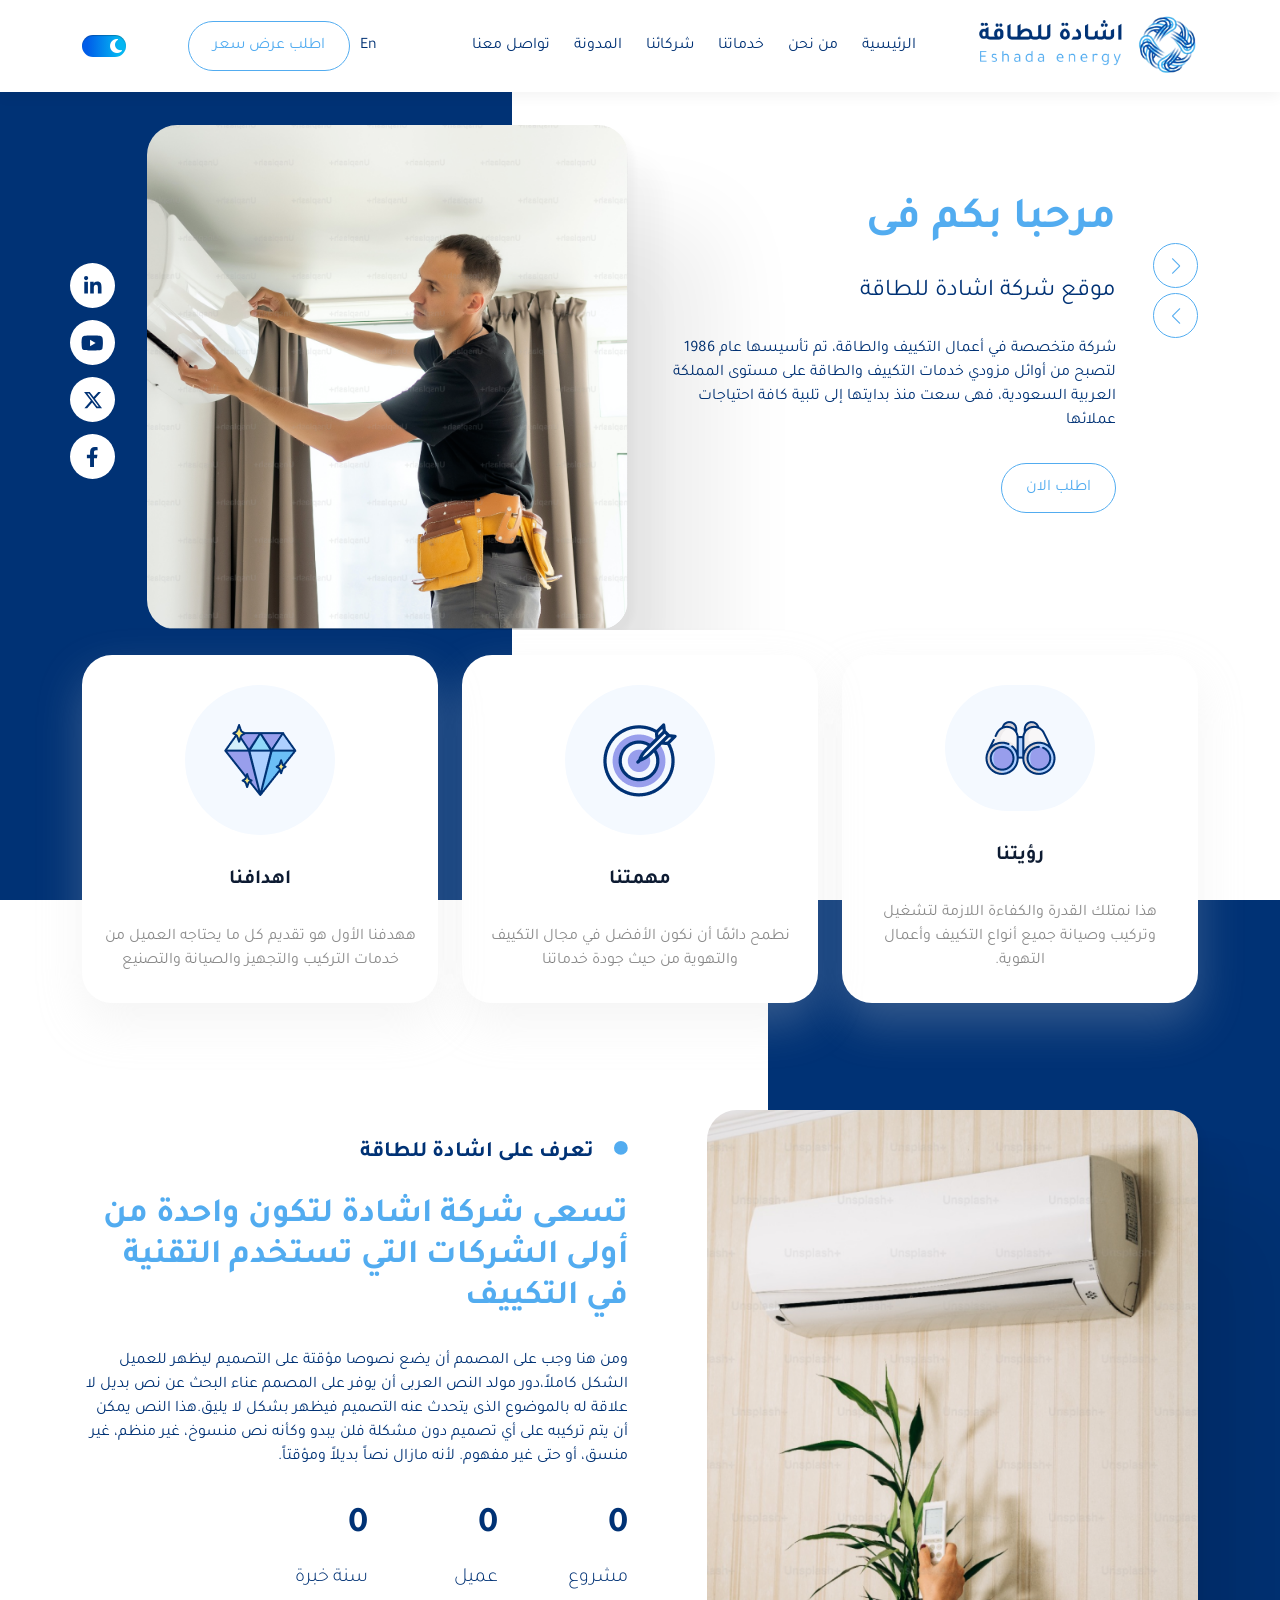
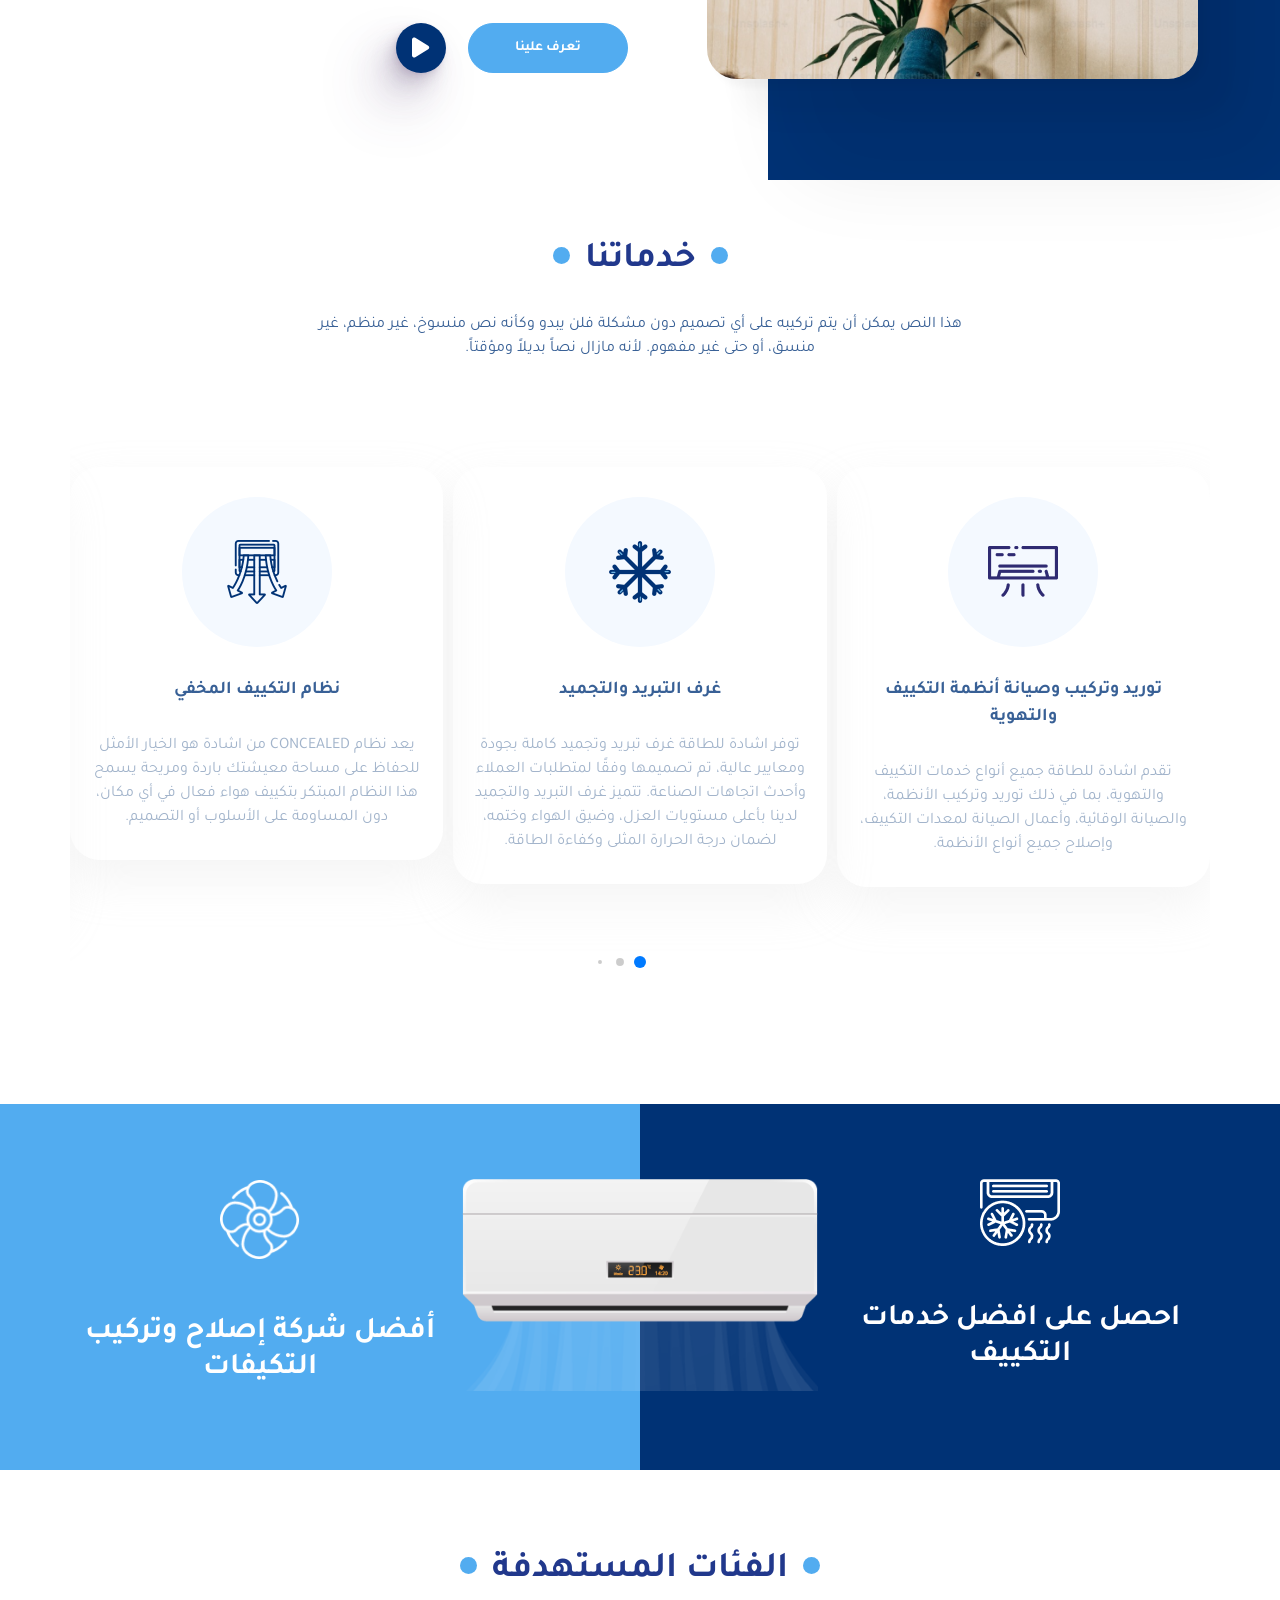
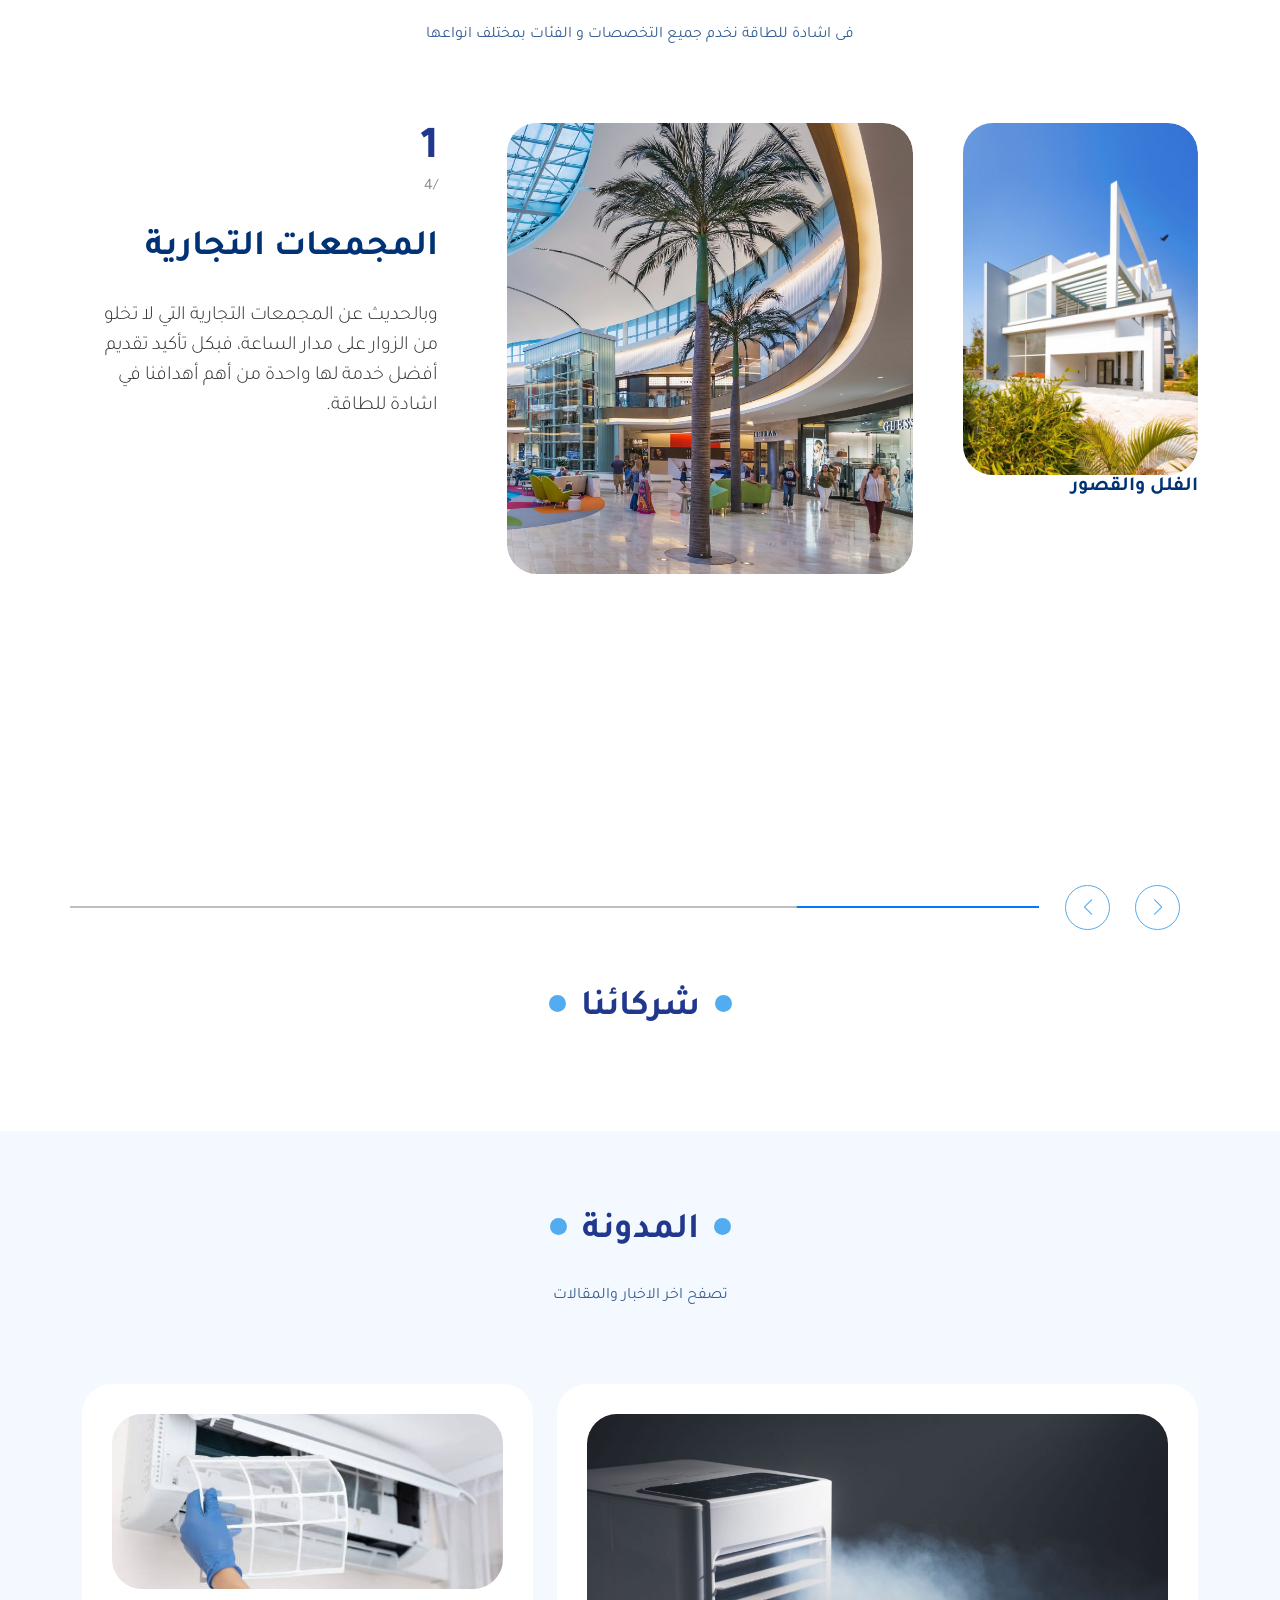
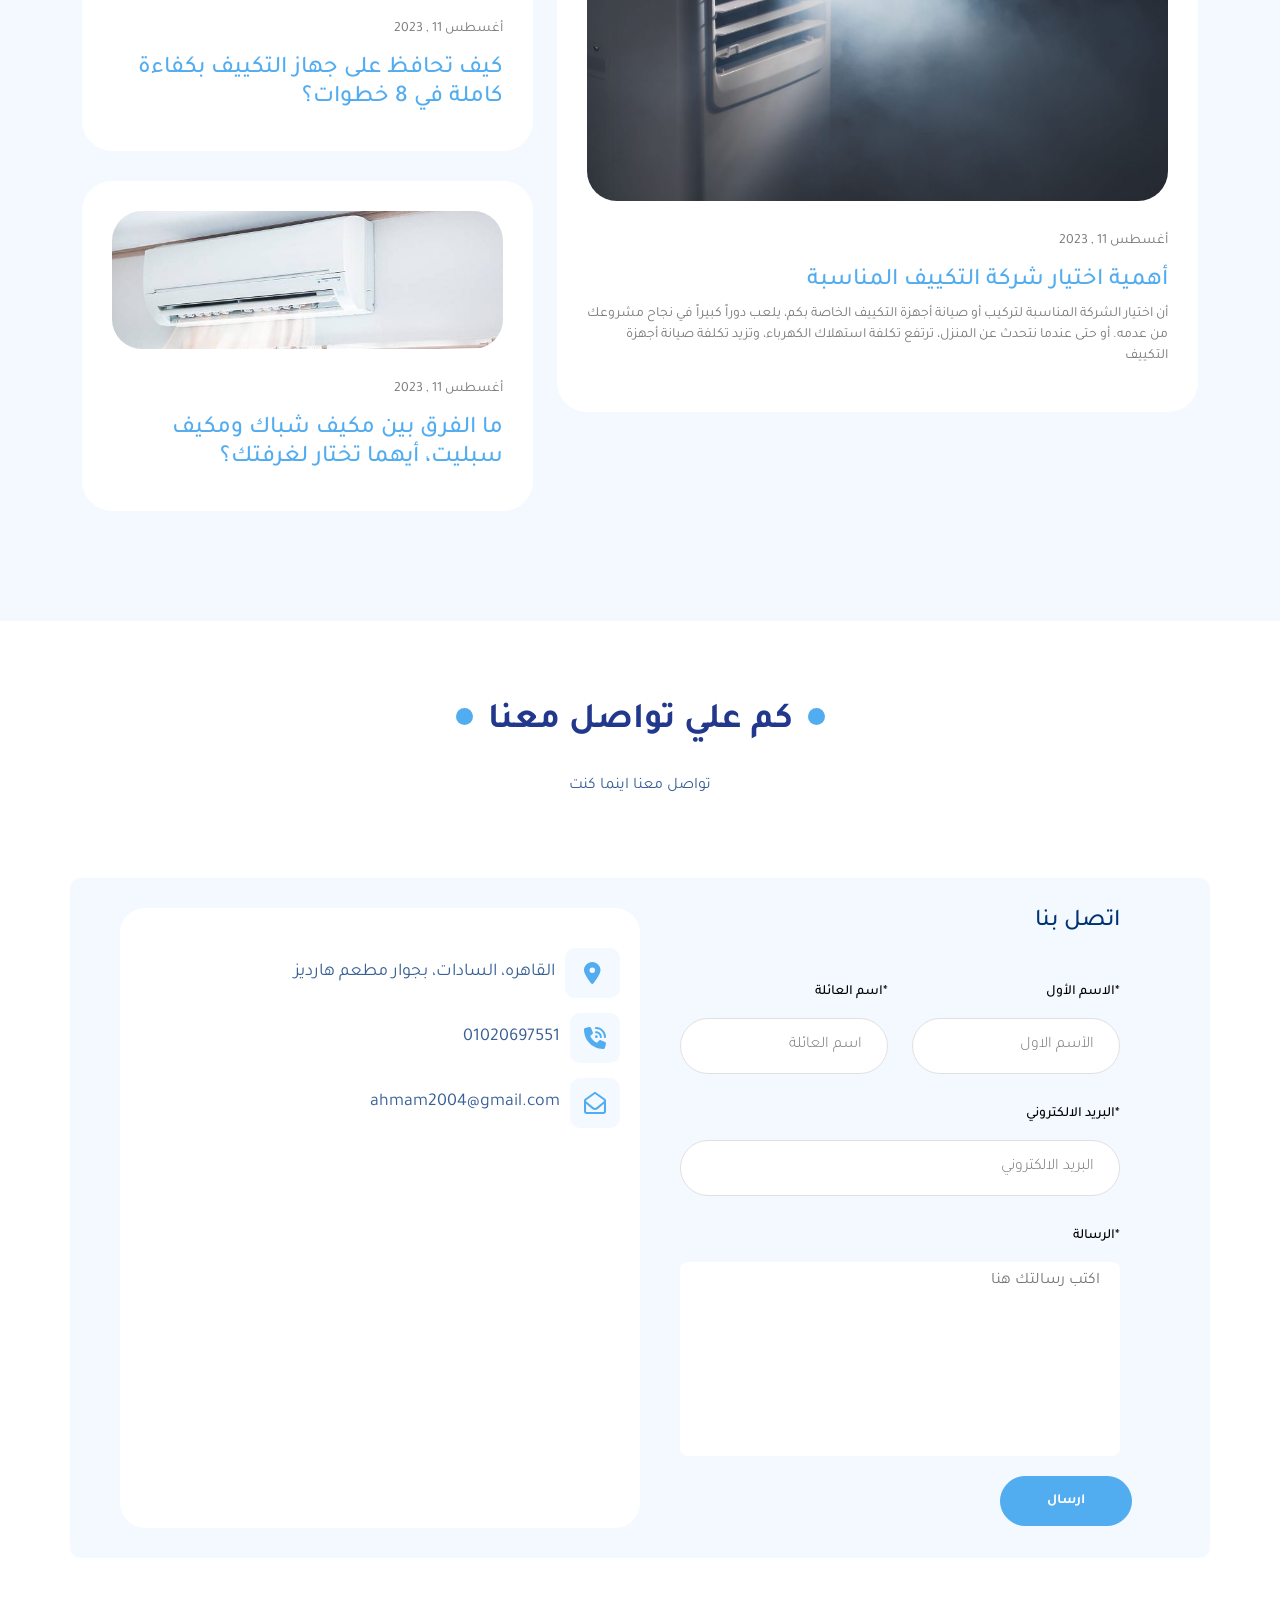
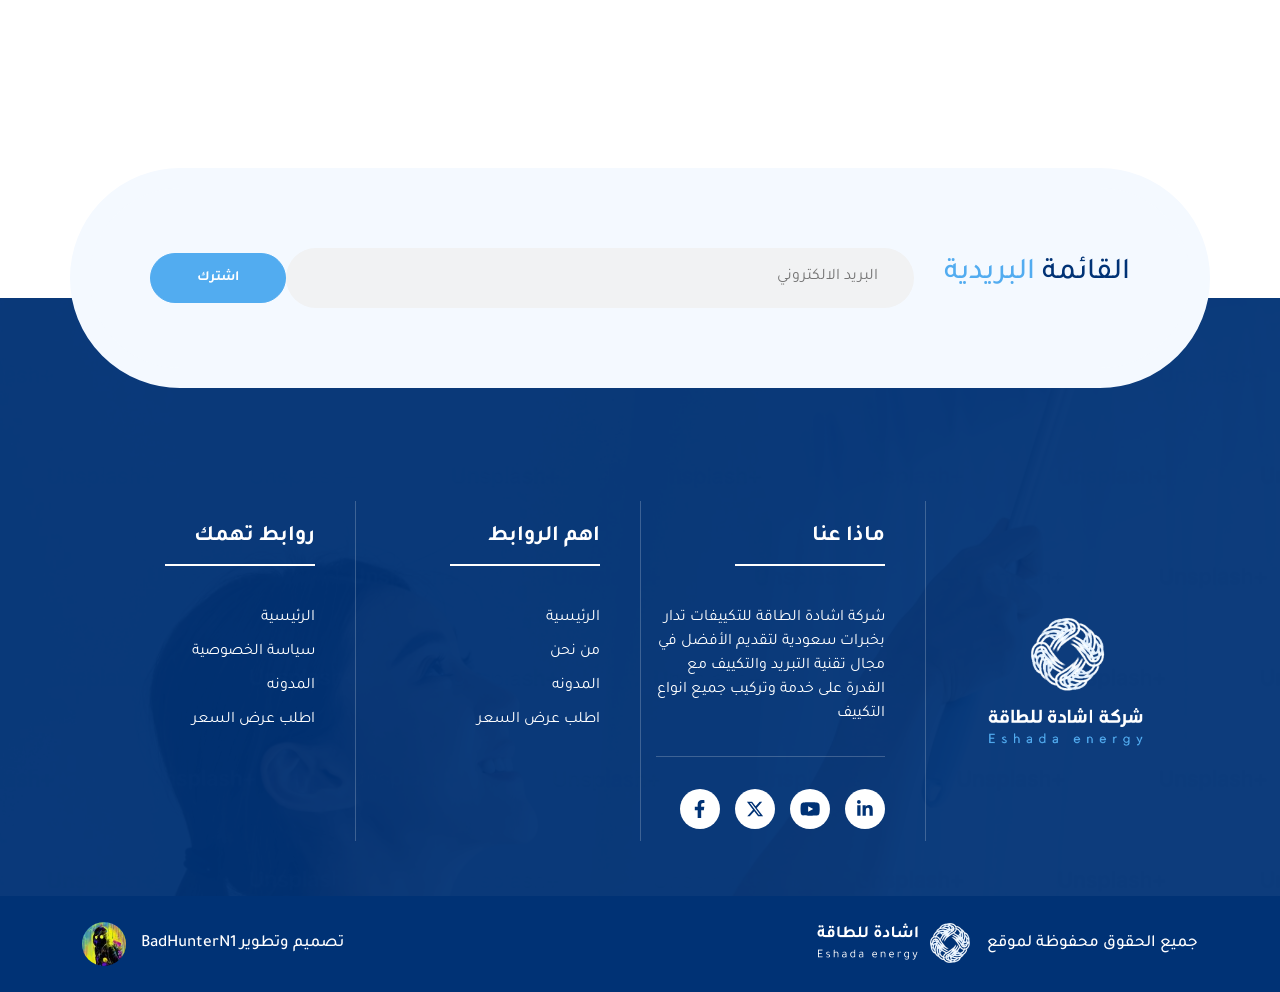
==== commit 2642acde: "Update index.html" ====
--- a/index.html
+++ b/index.html
@@ -564,7 +564,7 @@
                     <div class="wrapper">
                         <div class="c2">
                             <div class="c2l"><i class="fa-solid fa-location-dot"></i></div>
-                            <div class="c2t">بجوار صرفي ميجا مول، شارع الأمير محمد بن عبدالعزيز، مركز الحجاز2، جدة</div>
+                            <div class="c2t">القاهره، السادات، بجوار مطعم هارديز</div>
                         </div>
                         <div class="c2">
                             <div class="c2l"><i class="fa-solid fa-phone-volume"></i></div>
@@ -622,19 +622,19 @@
                 <div class="col-12 col-md-6 col-lg-3 f2">
                     <div class="fheader">اهم الروابط</div>
                     <div class="flinks">
-                        <a href="">الرئيسية</a>
-                        <a href="">من نحن</a>
-                        <a href="">المدونه</a>
-                        <a href="">اطلب عرض السعر</a>
+                        <a href="#">الرئيسية</a>
+                        <a href="#">من نحن</a>
+                        <a href="#blog">المدونه</a>
+                        <a href="#">اطلب عرض السعر</a>
                     </div>
                 </div>
                 <div class="col-12 col-md-6 col-lg-3 f2">
                     <div class="fheader">روابط تهمك</div>
                     <div class="flinks">
-                        <a href="">الرئيسية</a>
-                        <a href="">سياسة الخصوصية</a>
-                        <a href="">المدونه</a>
-                        <a href="">اطلب عرض السعر</a>
+                        <a href="#">الرئيسية</a>
+                        <a href="#">سياسة الخصوصية</a>
+                        <a href="#blog">المدونه</a>
+                        <a href="#">اطلب عرض السعر</a>
                     </div>
                 </div>
             </div>
@@ -661,4 +661,4 @@
     <script src="js/un.js"></script>
 </body>
 
-</html>+</html>
--- a/css/Untitled-2.css
+++ b/css/Untitled-2.css
@@ -1346,7 +1346,7 @@
     padding: 0 40px;
 }
 
-.row h3 {
+.contact .row h3 {
     margin-bottom: 45px;
     font-size: 24px;
     color: var(--main-color);
@@ -1580,4 +1580,4 @@
 }
 
 /*©BadHunterN1(AhmedMoh)*/
-/* End Footer Section */+/* End Footer Section */
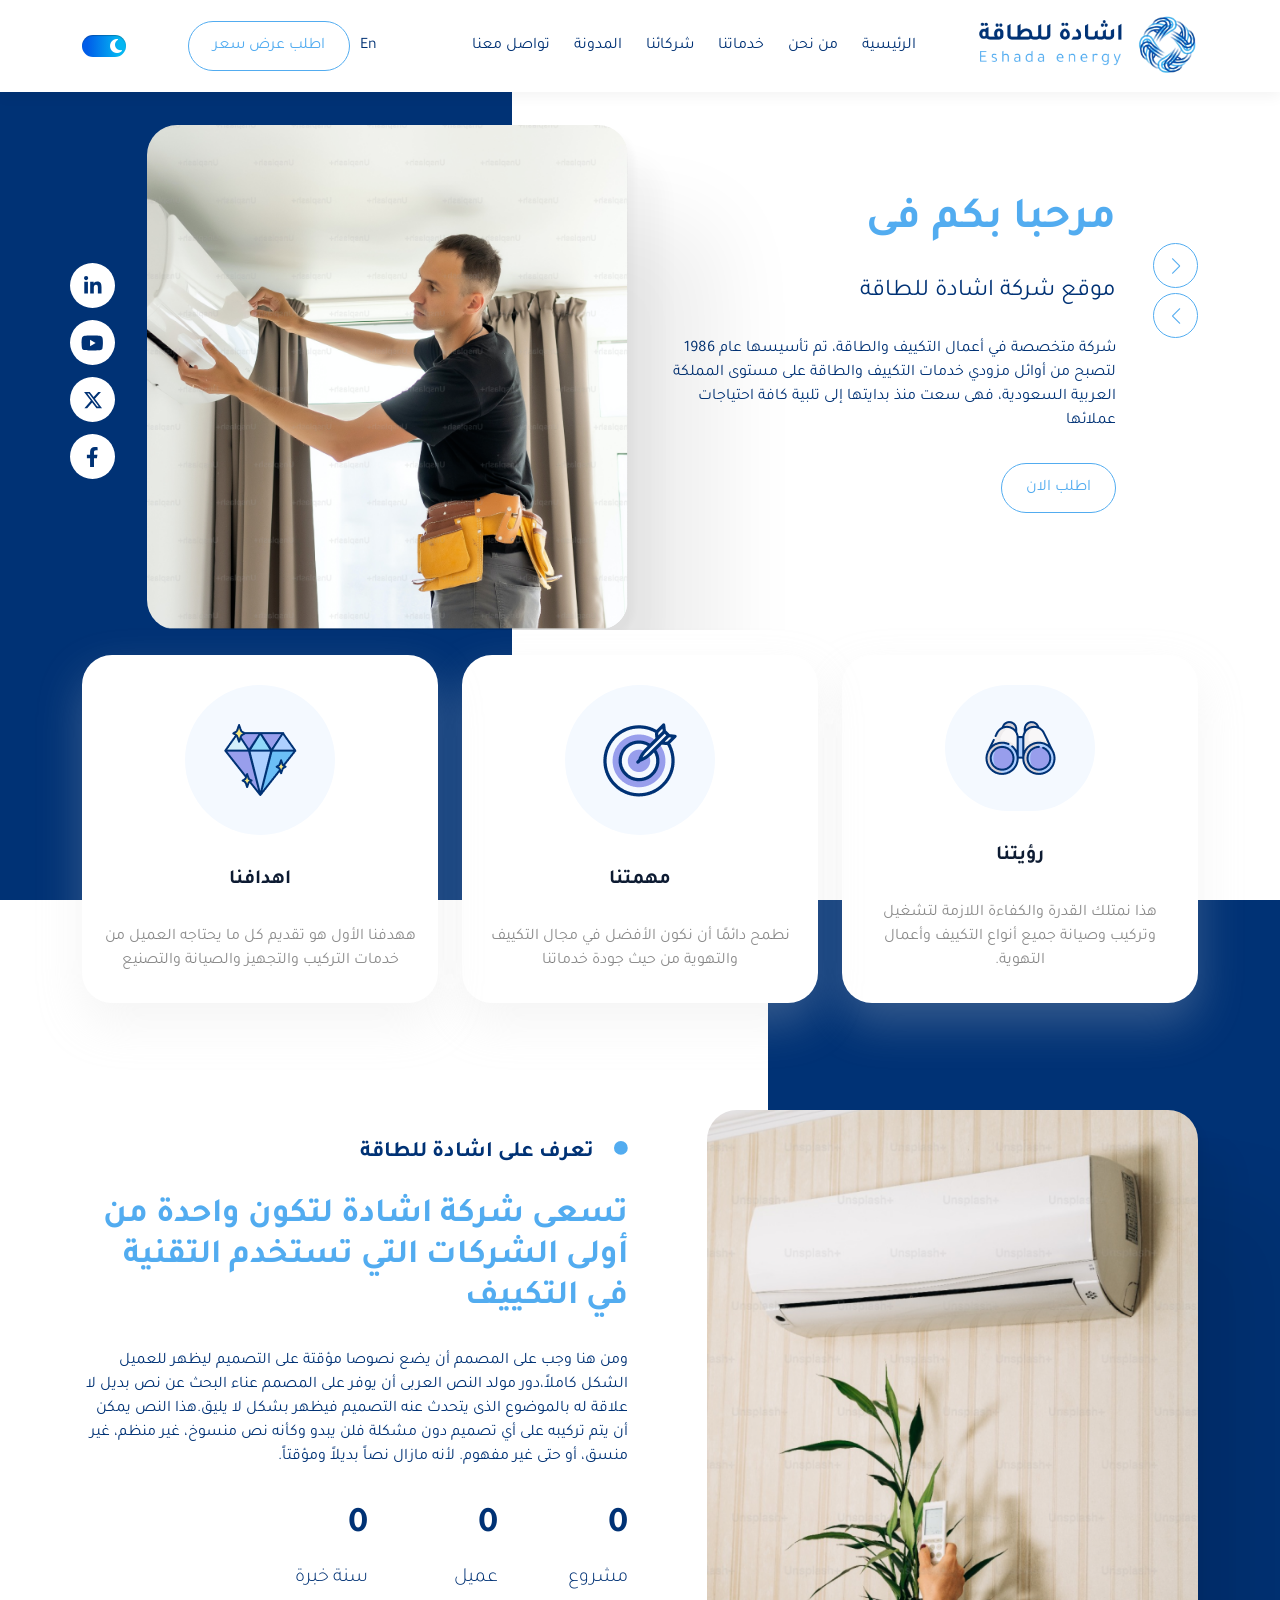
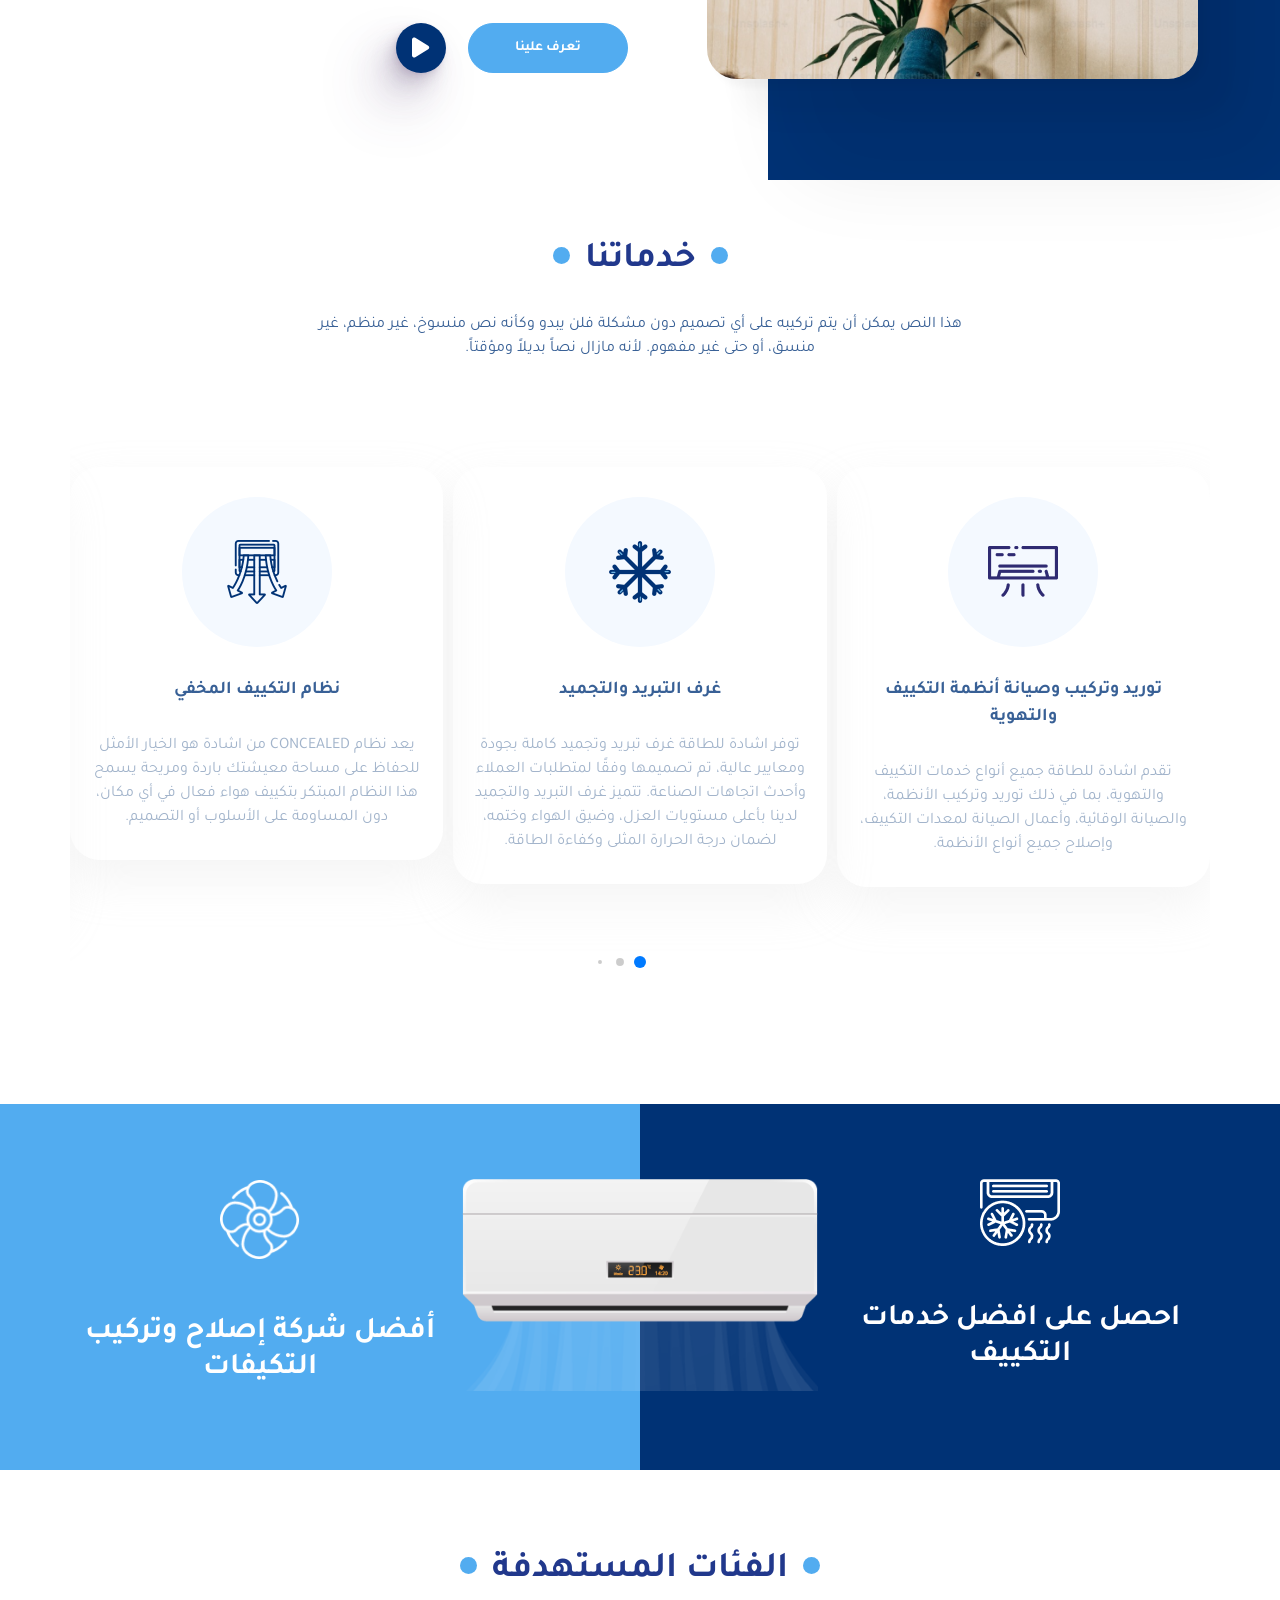
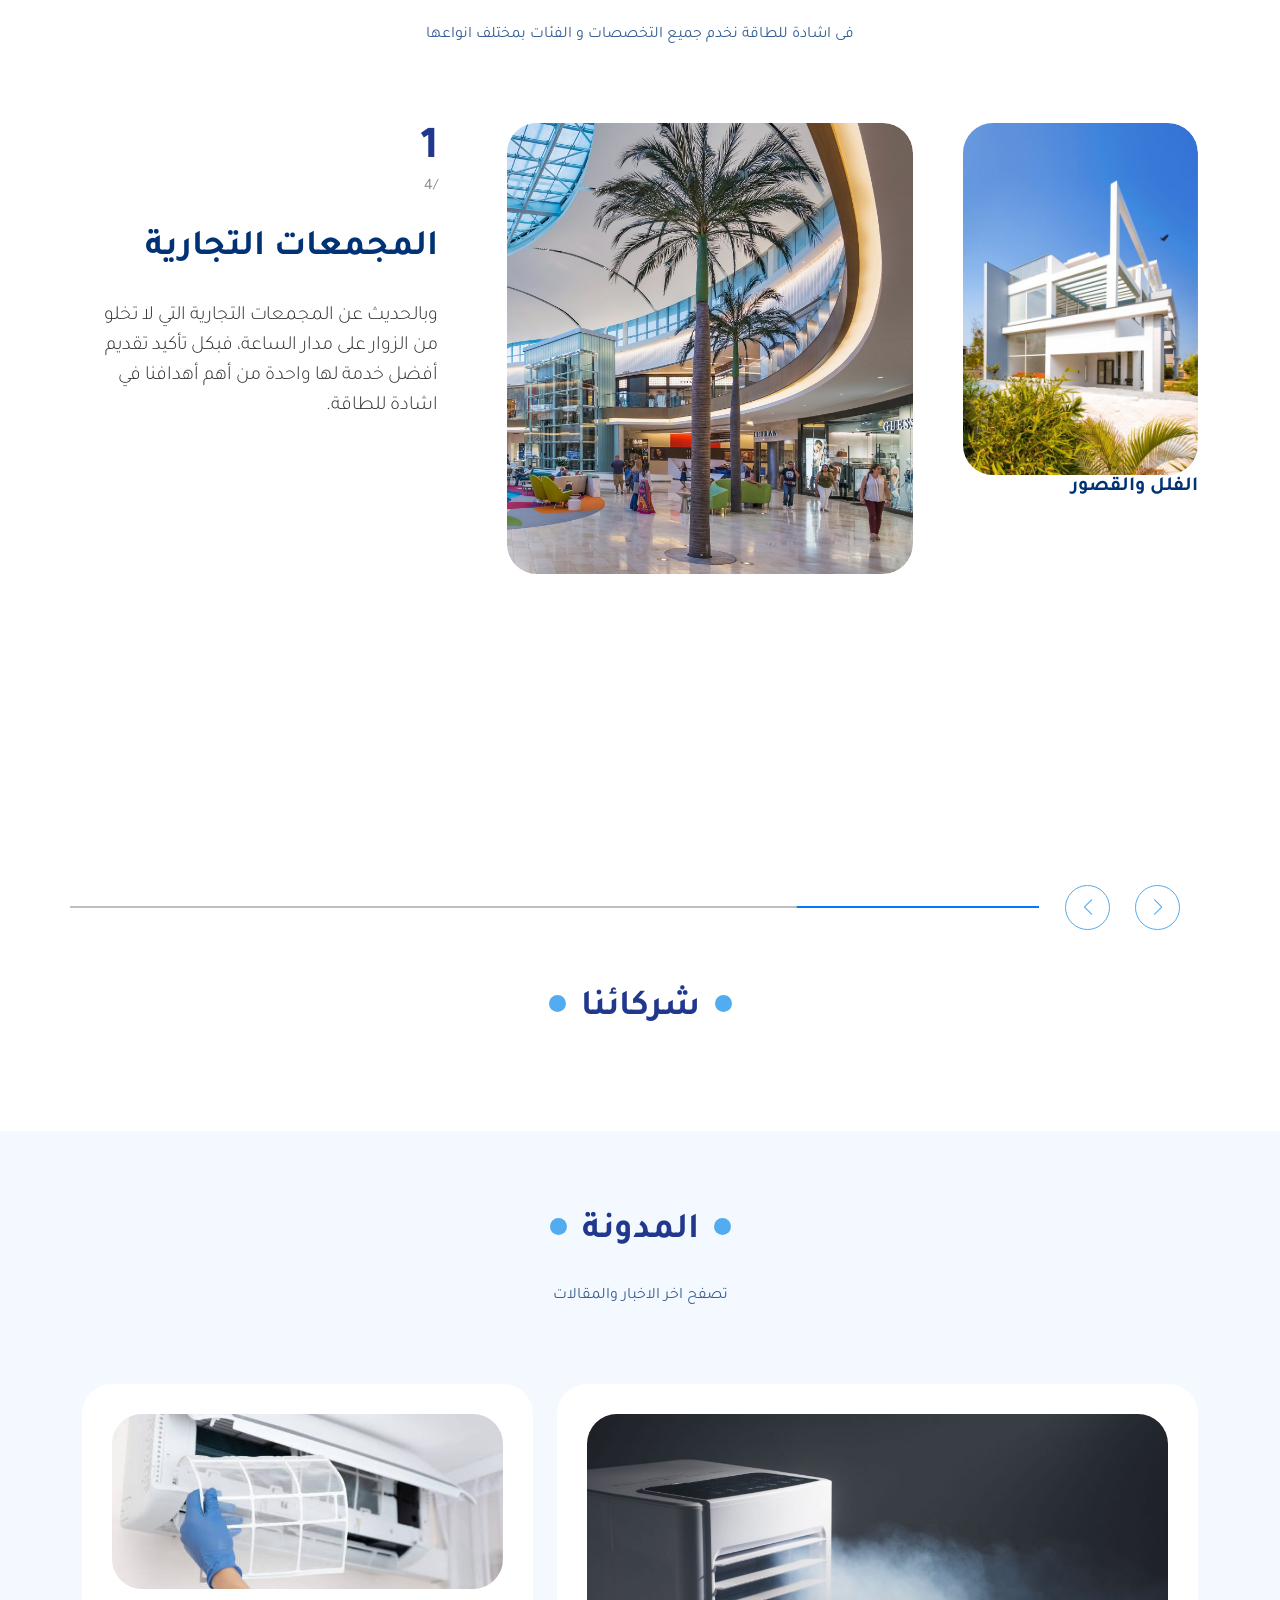
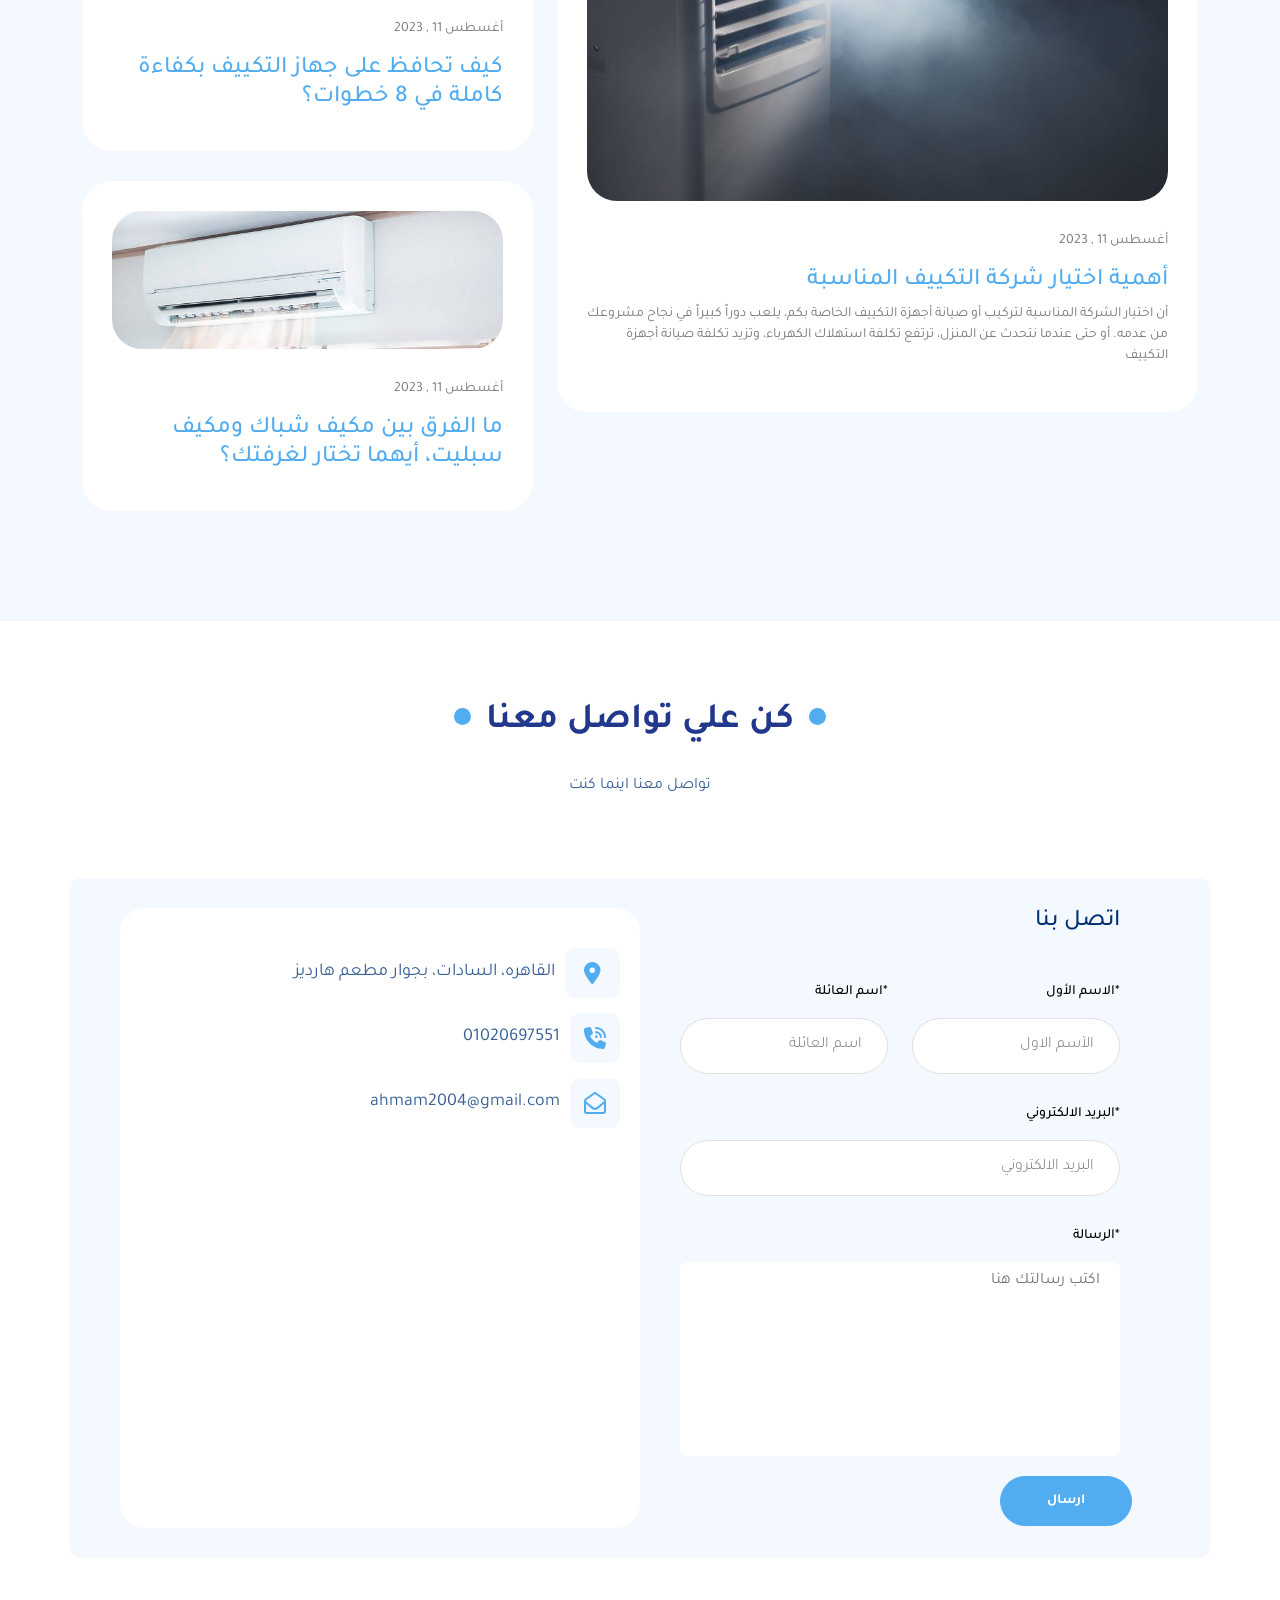
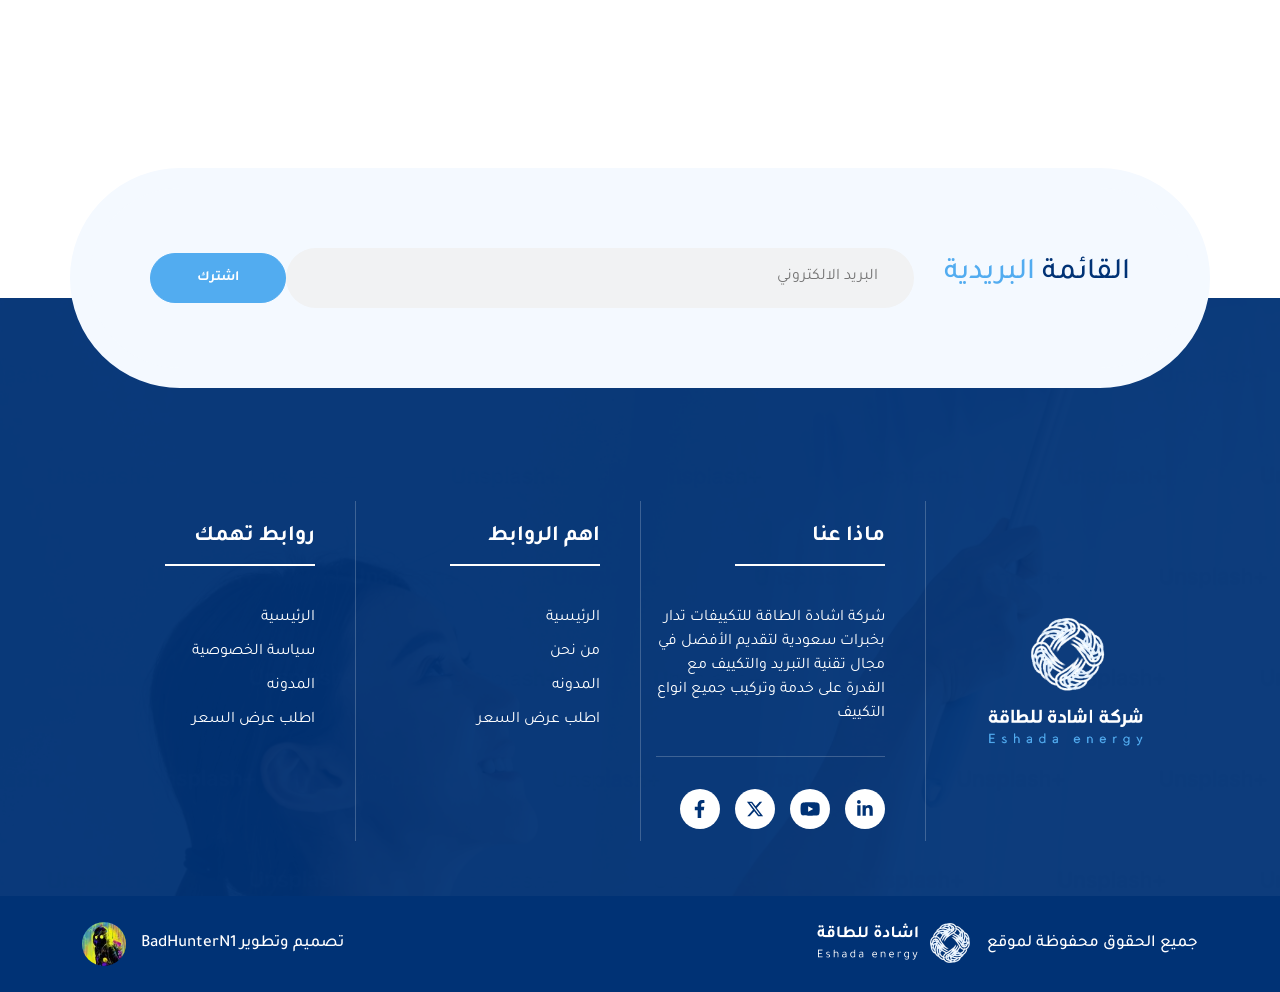
==== commit 51b1ff7d: "Update index.html" ====
--- a/index.html
+++ b/index.html
@@ -529,7 +529,7 @@
     <section class="contact">
         <div class="container">
             <div class="services_contenthp">
-                <h2><i class="fa-solid fa-circle fa-2xs"></i>كم علي تواصل معنا<i class="fa-solid fa-circle fa-2xs"></i>
+                <h2><i class="fa-solid fa-circle fa-2xs"></i>كن علي تواصل معنا<i class="fa-solid fa-circle fa-2xs"></i>
                 </h2>
                 <p>تواصل معنا اينما كنت</p>
             </div>
--- a/css/Untitled-2.css
+++ b/css/Untitled-2.css
@@ -1547,6 +1547,10 @@
     color: white;
 }
 
+.f2 .flinks a:hover {
+    color: var(--secondary-color);
+}
+
 .footer2 {
     background-color: rgba(0, 50, 117, 1);
     padding: 26px 0;
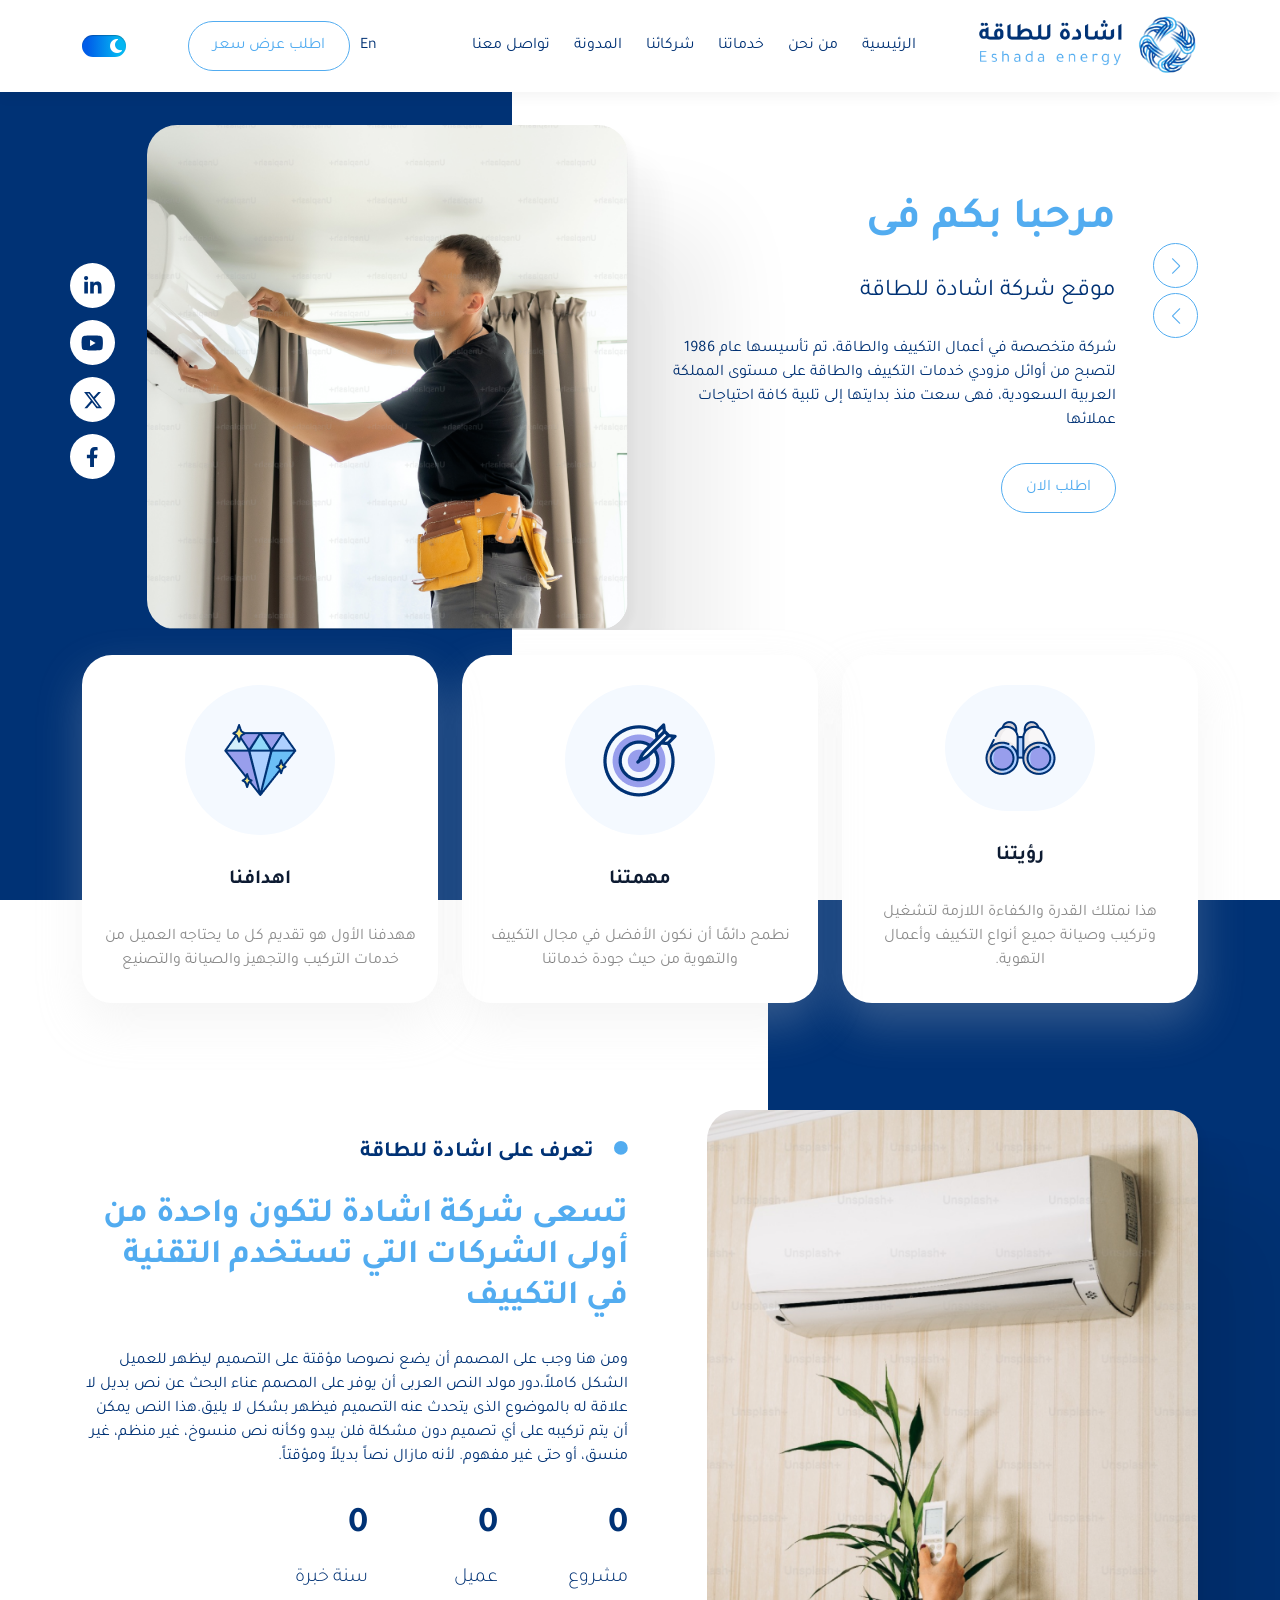
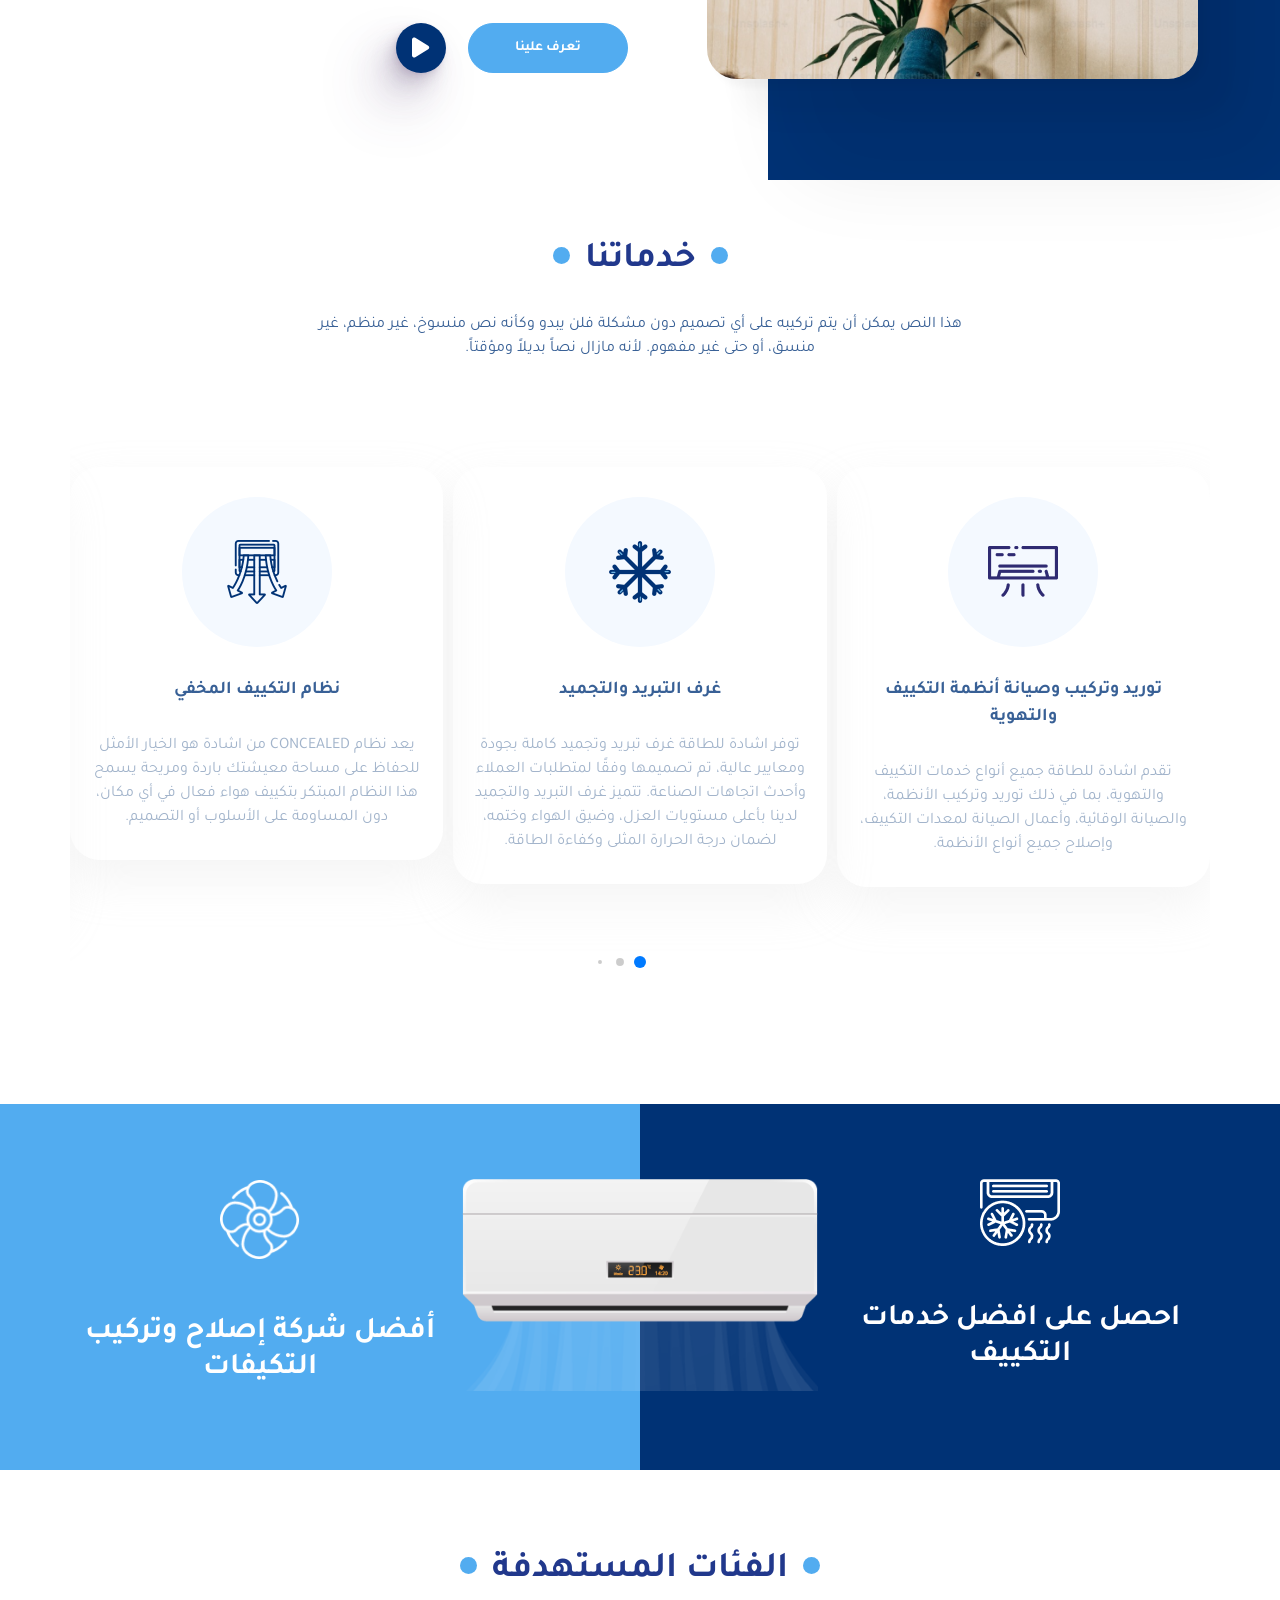
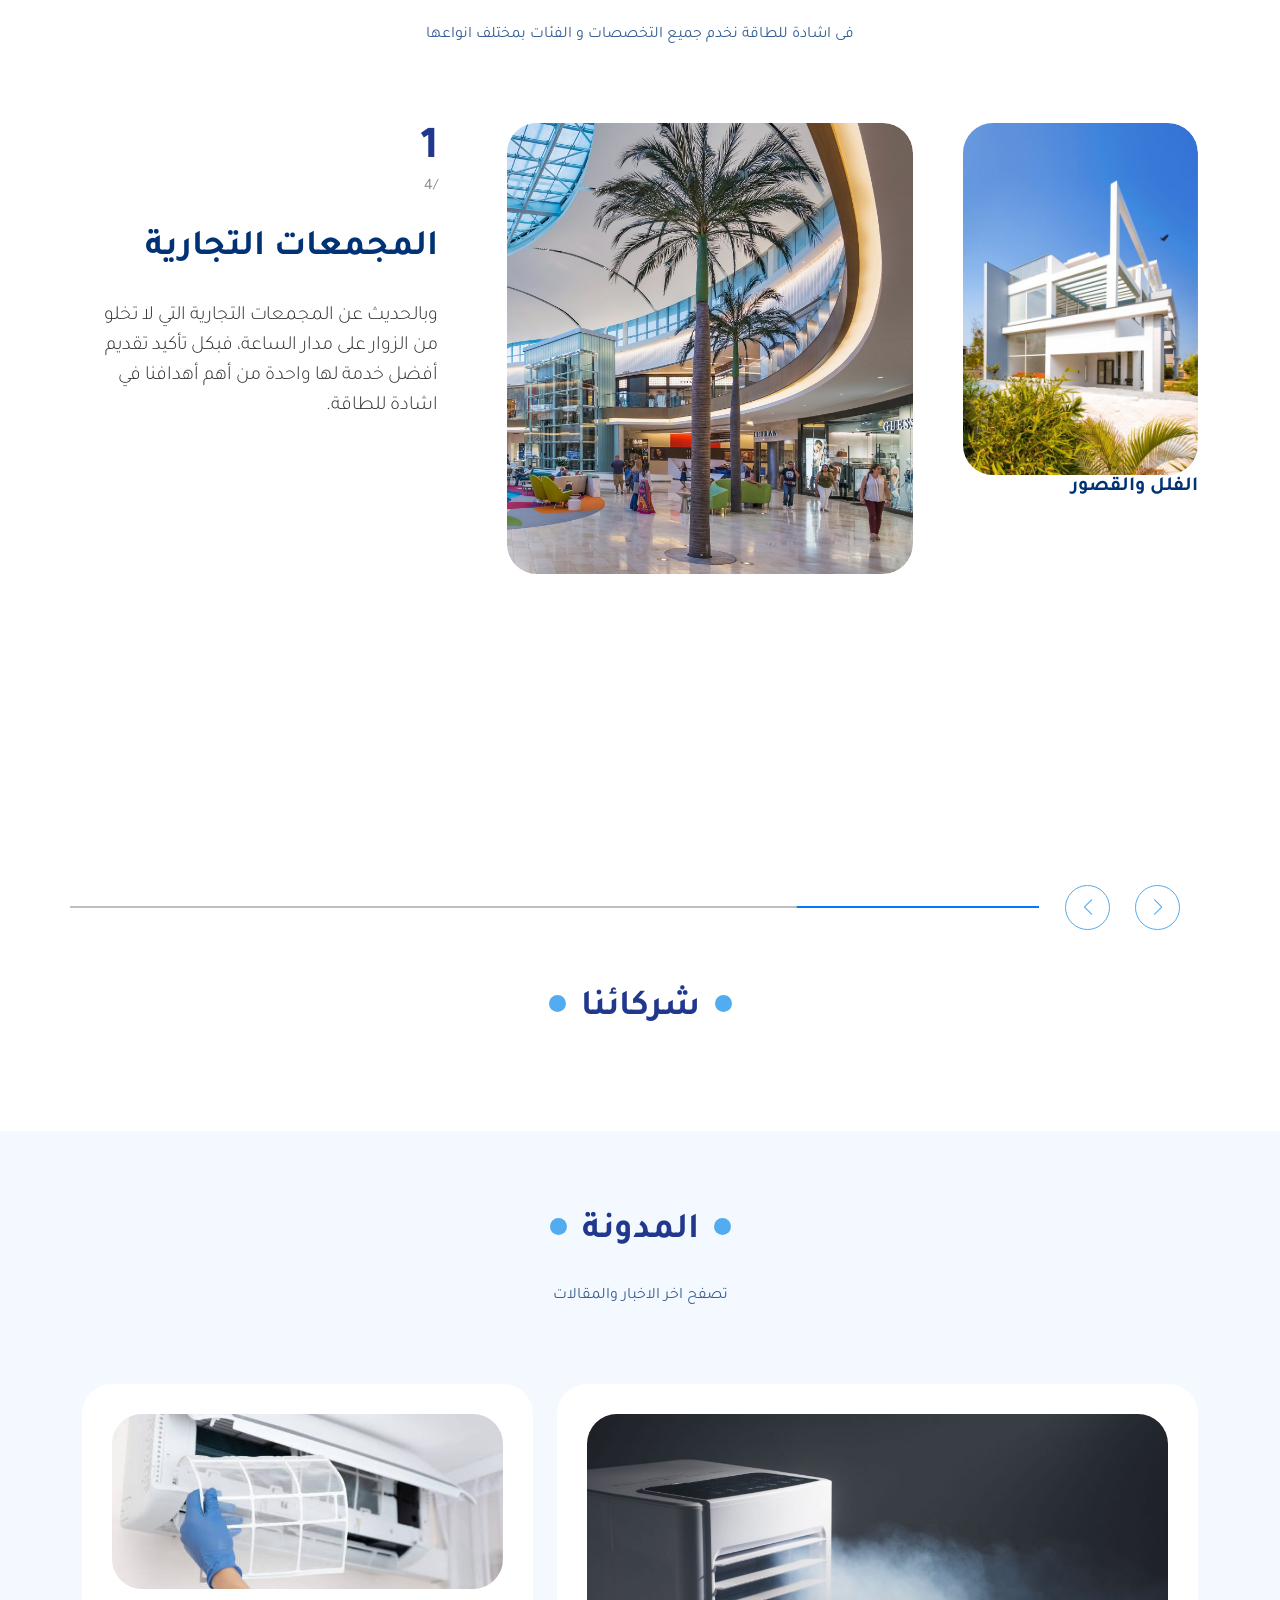
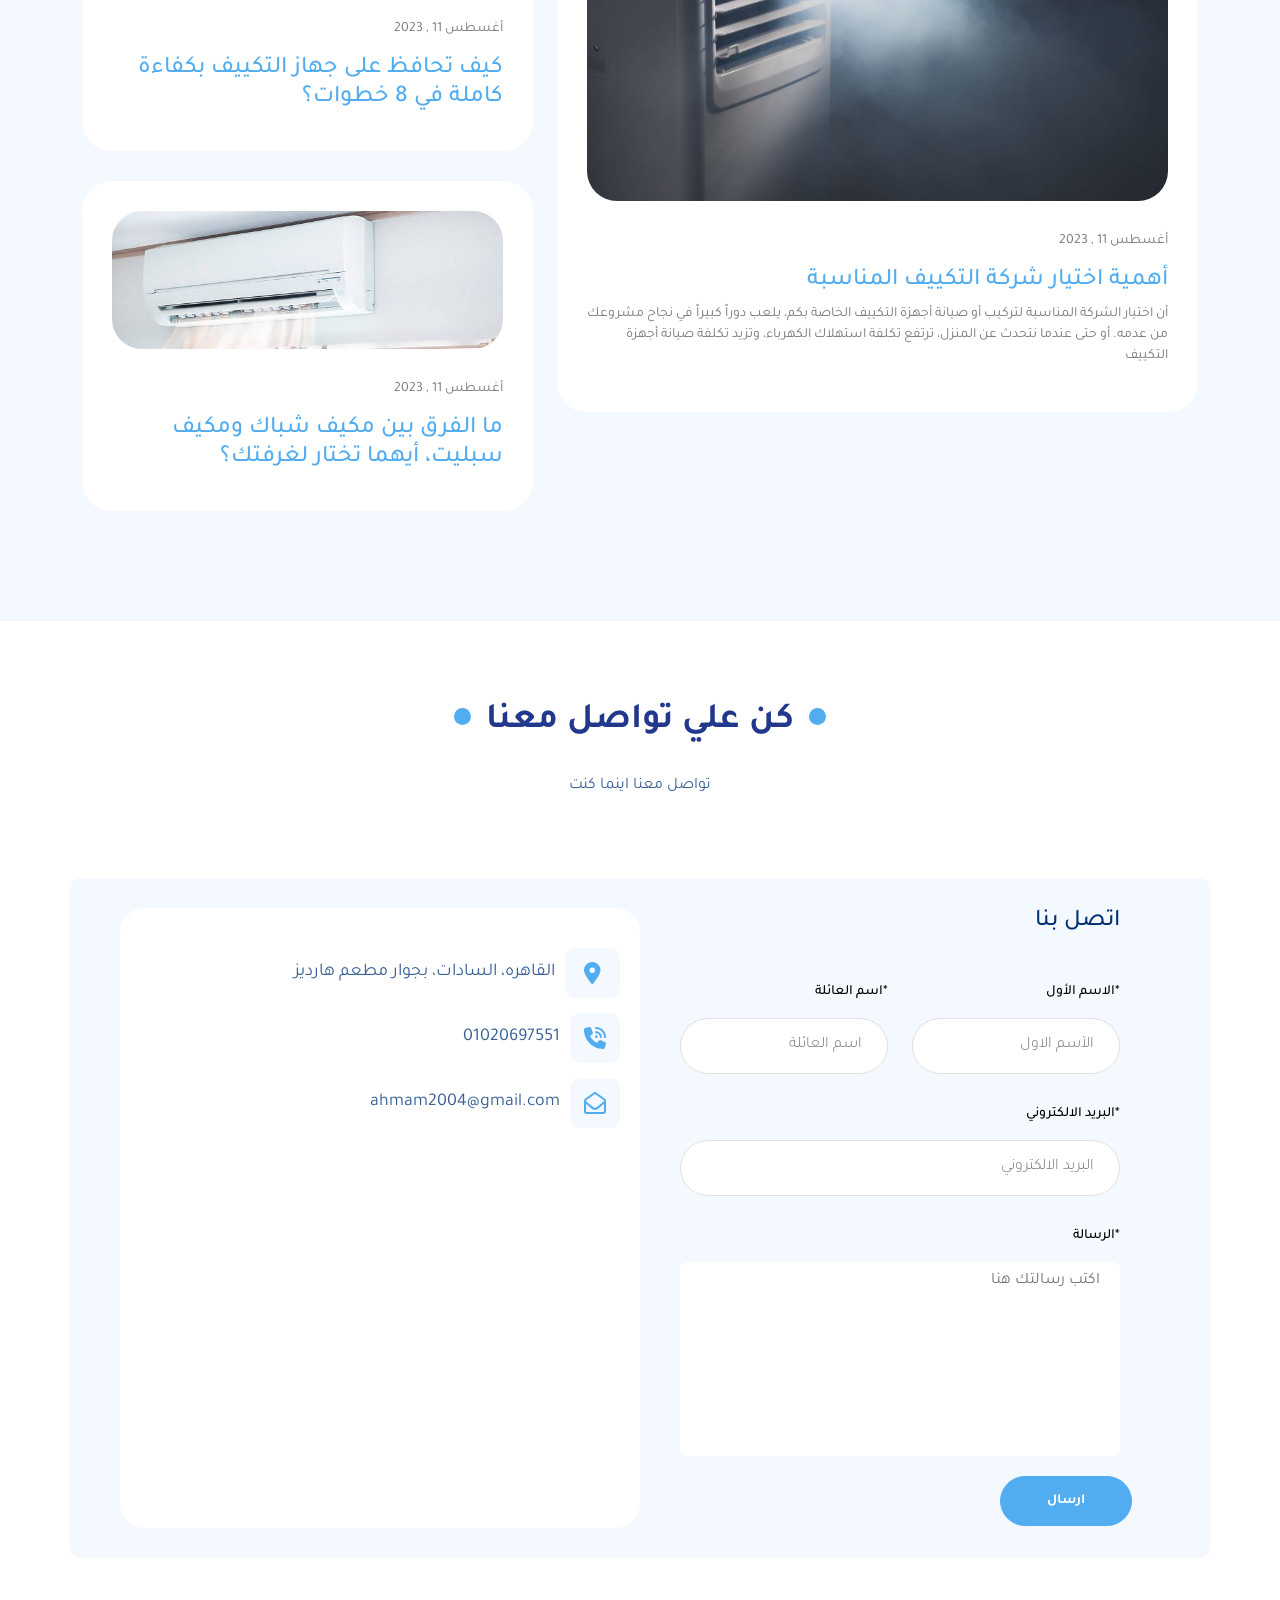
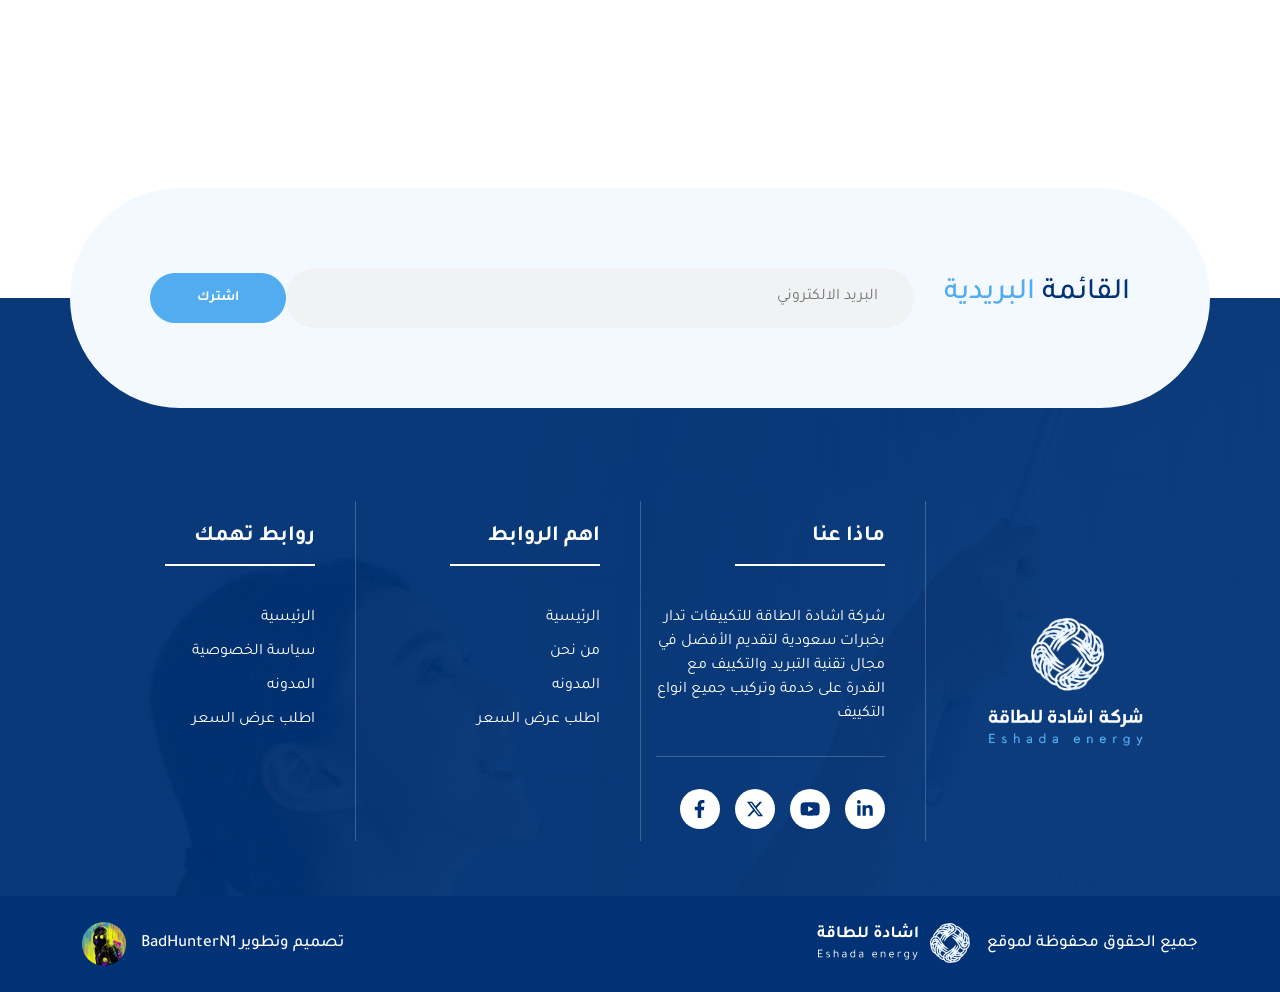
==== commit 96c84150: "Update index.html" ====
--- a/index.html
+++ b/index.html
@@ -315,7 +315,7 @@
         <div class="container">
             <div class="row d">
                 <div class="col-12 col-lg-4 a">
-                    <a href="">
+                    <a href="#">
                         <img class="di img-fluid wow1" src="images/o1.png" alt="">
                         <h2>احصل على افضل خدمات التكييف</h2>
                     </a>
@@ -324,7 +324,7 @@
                     <img class="dt img-fluid wow1" src="images/cond.png" alt="">
                 </div>
                 <div class="col-12 col-lg-4 a">
-                    <a href="">
+                    <a href="#">
                         <img class="di img-fluid wow1" src="images/o2.png" alt="">
                         <h2>أفضل شركة إصلاح وتركيب التكيفات</h2>
                     </a>
--- a/css/Untitled-2.css
+++ b/css/Untitled-2.css
@@ -1161,7 +1161,7 @@
 /* End Subscription Section  */
 .sub {
     padding: 20px;
-    top: 110px;
+    top: 130px;
     z-index: 1;
 }
 
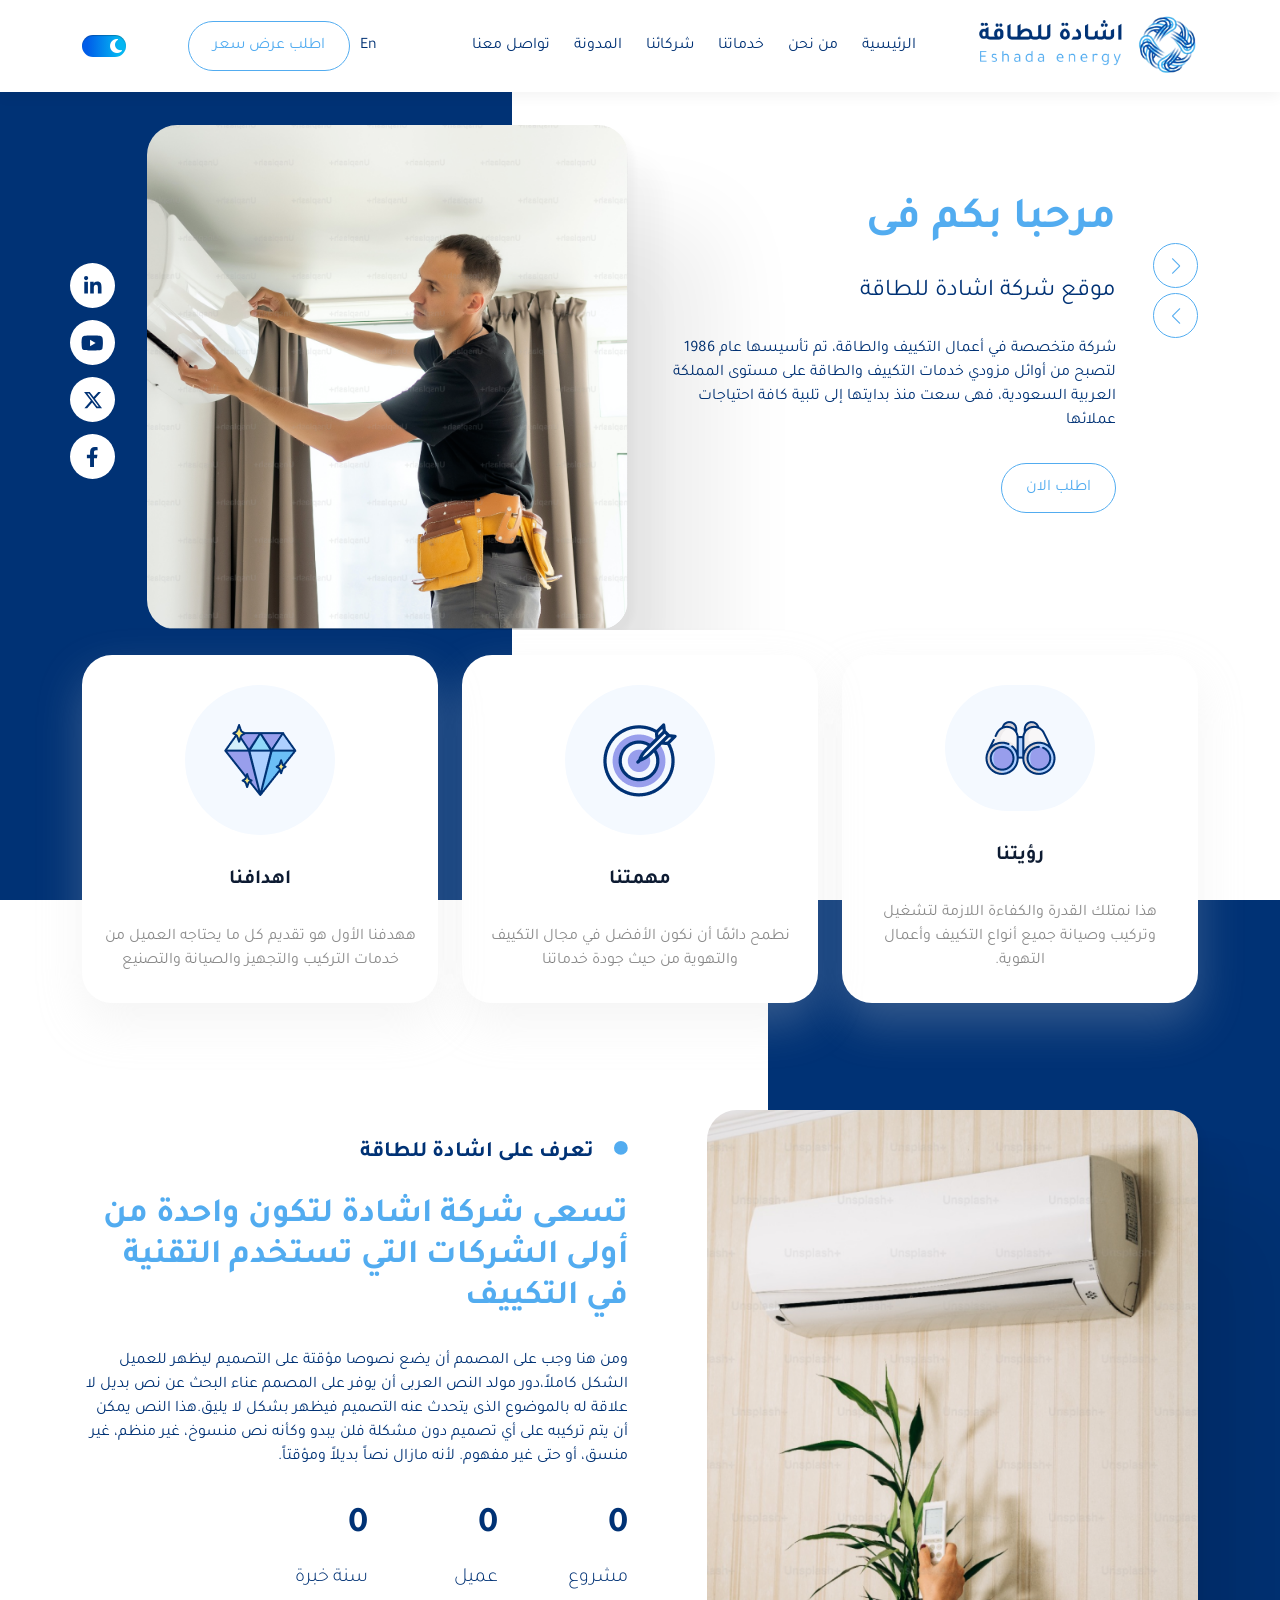
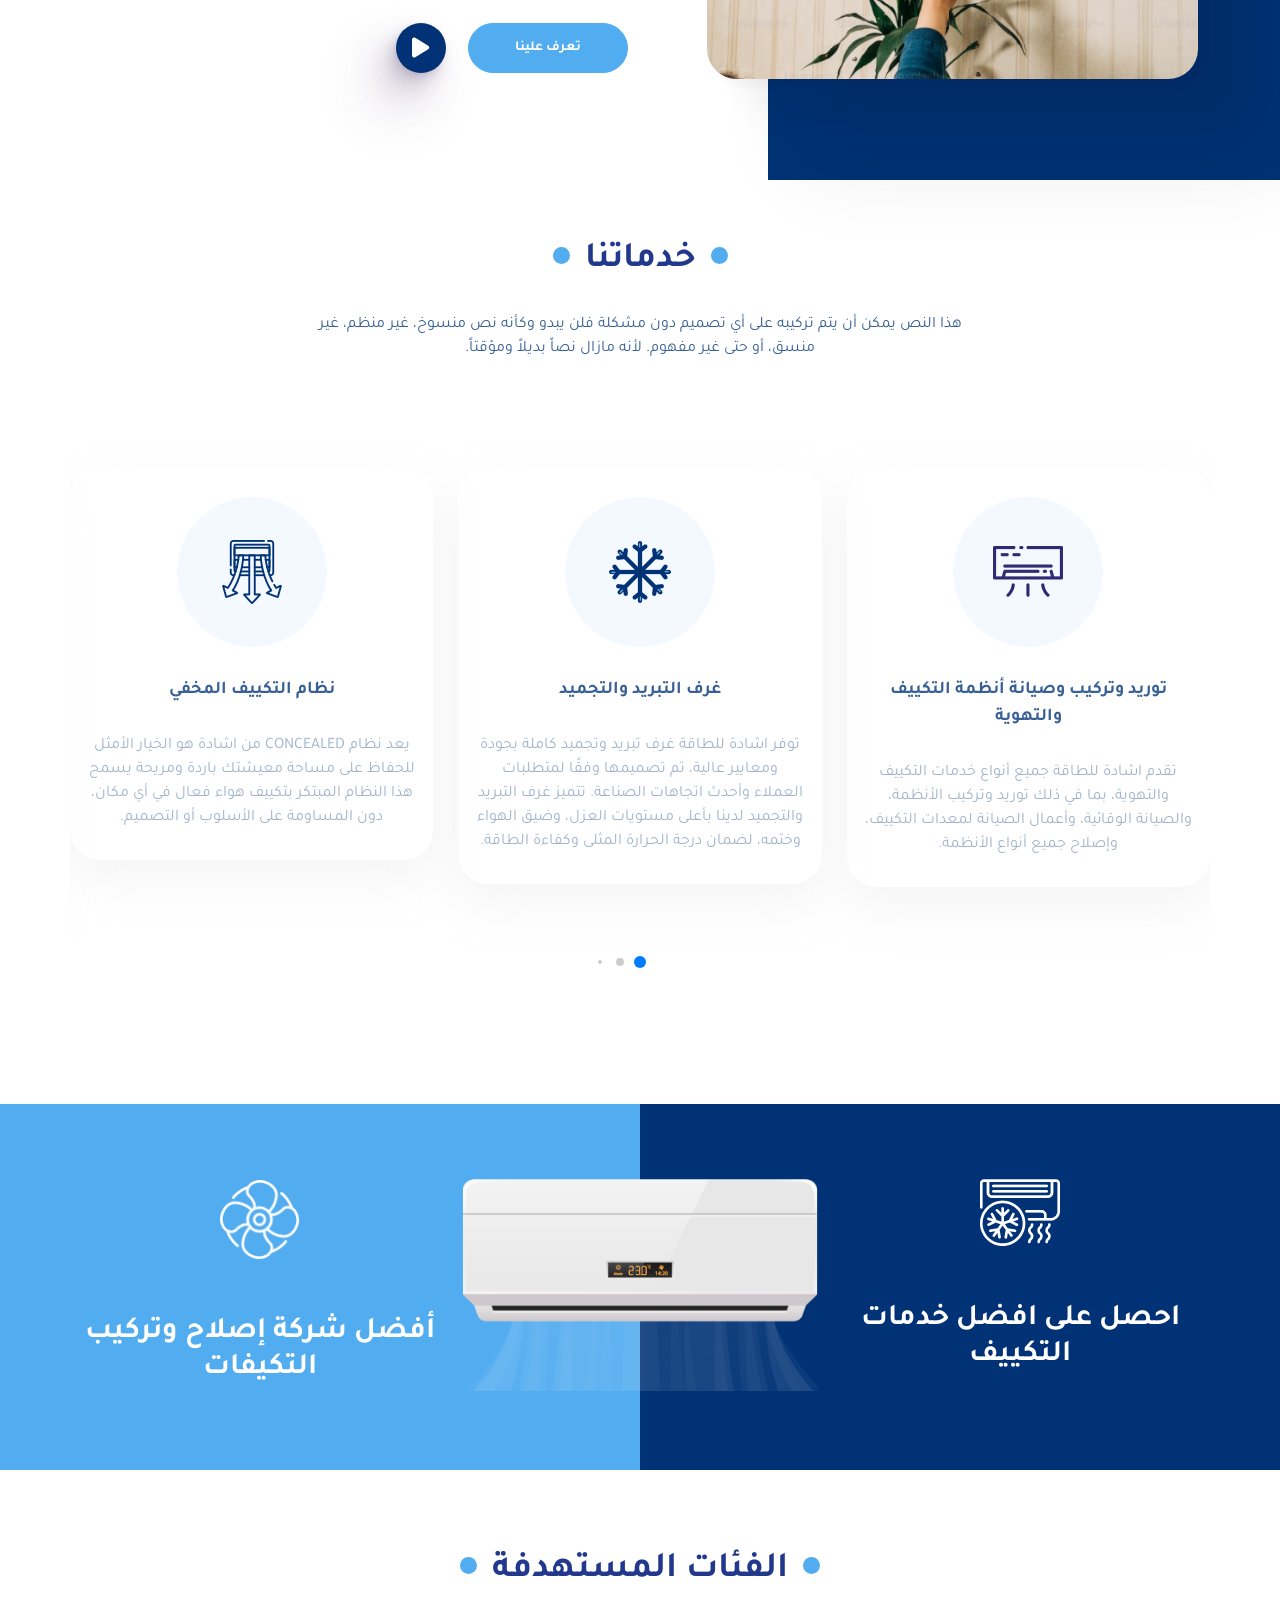
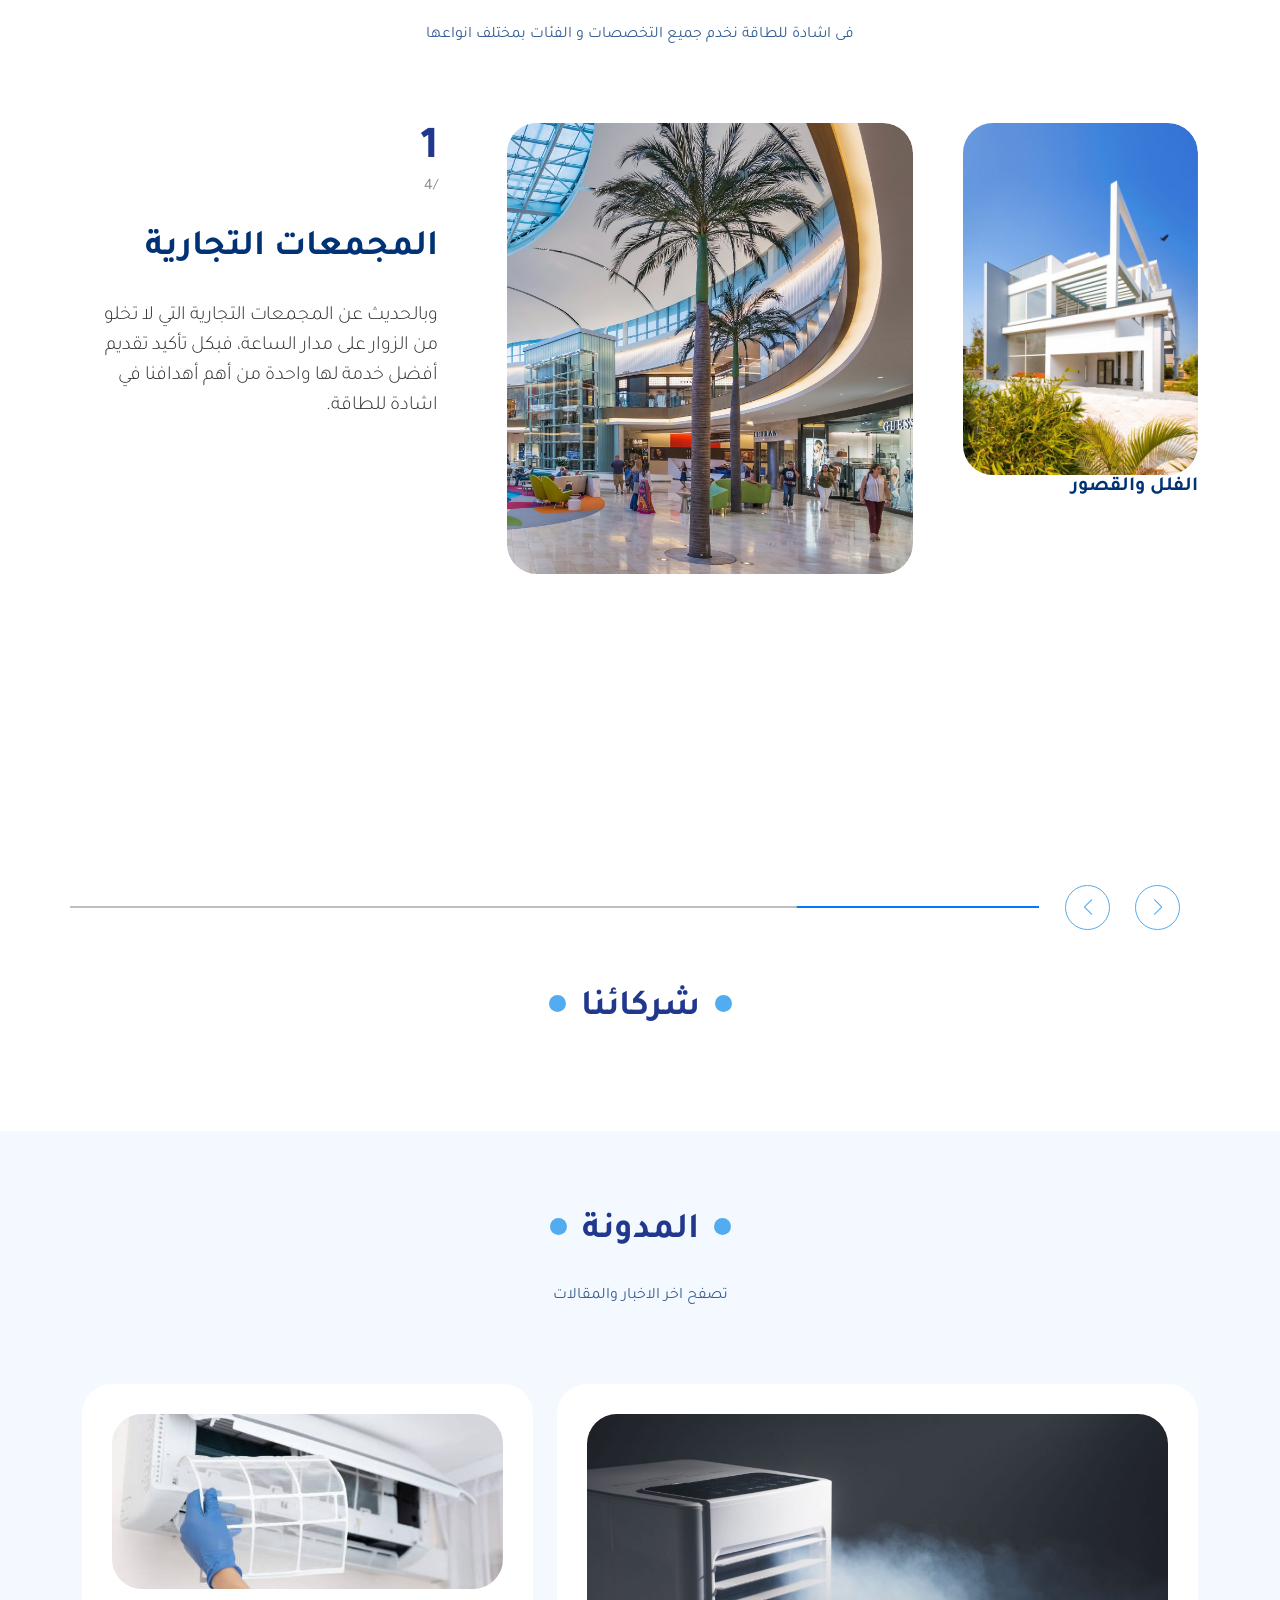
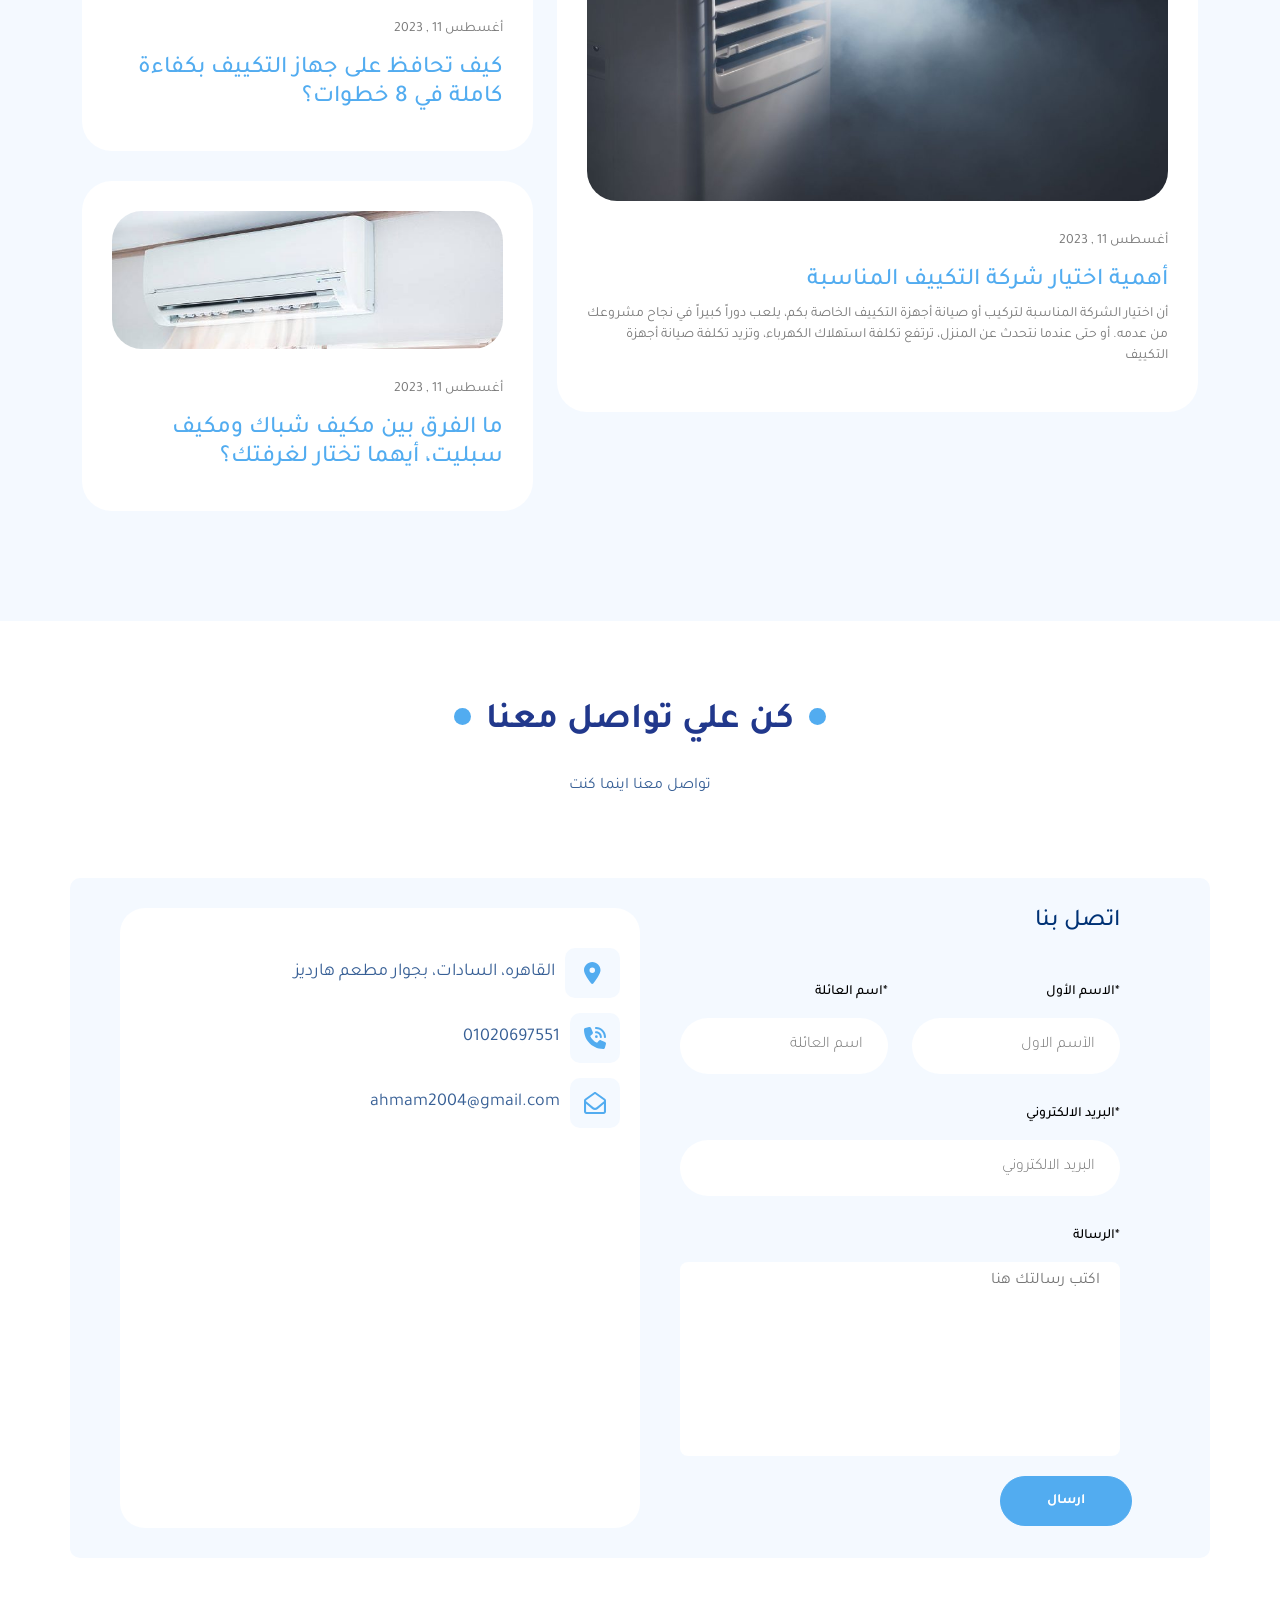
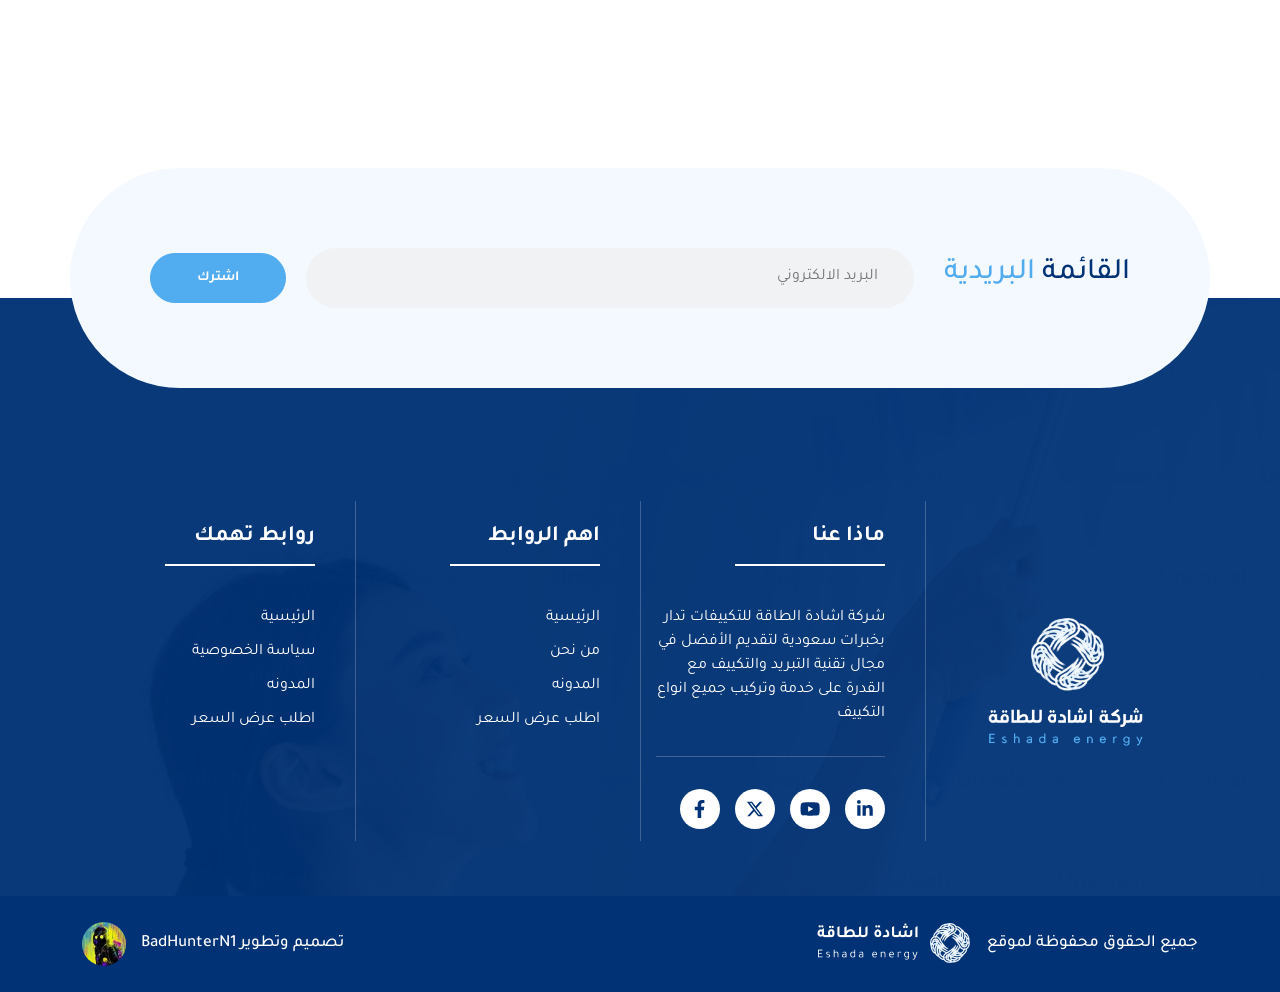
==== commit fadcd7c3: "Update index.html" ====
--- a/index.html
+++ b/index.html
@@ -375,7 +375,7 @@
                                 <div class="t">
                                     <img class="scale wow" src="images/off1.png" alt="">
                                 </div>
-                                <h5 class="t1">الفلل والقصور</h5>
+                                <h5 class="t1">المساجد</h5>
                             </div>
                             <div class="col-md-5 col-6 ">
                                 <div class="t">
@@ -387,7 +387,7 @@
                                     <strong>2</strong>
                                     /4
                                 </h3>
-                                <h2>المجمعات التجارية</h2>
+                                <h2>الفلل و القصور</h2>
                                 <p>واحدة من الفئات الهامة في القطاعات الخاصة هي فئة القصور والفلل، حيث أن راحة وأمان
                                     المنزل</p>
                             </div>
@@ -399,7 +399,7 @@
                                 <div class="t">
                                     <img class="scale wow" src="images/off2.png" alt="">
                                 </div>
-                                <h5 class="t1">المساجد</h5>
+                                <h5 class="t1">الجامعات و المدارس</h5>
                             </div>
                             <div class="col-md-5 col-6 ">
                                 <div class="t">
@@ -411,7 +411,7 @@
                                     <strong>3</strong>
                                     /4
                                 </h3>
-                                <h2>المجمعات التجارية</h2>
+                                <h2>المساجد</h2>
                                 <p>تُعد المساجد والأوقاف واحدة من أهم الفئات المستهدفة في اشادة للطاقة والتي يتم تنفيذ
                                     العديد من المشاريع الهامة بشكل دوري ومستمر</p>
                             </div>
--- a/css/Untitled-2.css
+++ b/css/Untitled-2.css
@@ -380,7 +380,7 @@
 }
 
 .links li a:hover {
-    color: var(--secondary-color);
+    color: var(--secondary-color) !important;
 }
 
 @media (max-width: 992px) {
@@ -589,7 +589,7 @@
 #next1:hover,
 #prev1:hover {
     color: white;
-    background-color: var(--secondary-color);
+    background-color: var(--secondary-color) !important;
 }
 
 @media (max-width: 992px) {
@@ -694,14 +694,14 @@
     font-weight: 700;
     color: rgba(13, 27, 50, 1);
     margin-bottom: 30px;
-    transition: 0.5;
+    transition: 0.5s;
 }
 
 .ip {
     text-align: center;
     font-size: 16px;
     color: rgba(63, 63, 63, 0.6);
-    transition: 0.5;
+    transition: 0.5s;
 }
 
 .infomar {
@@ -943,7 +943,7 @@
 
 .al .ip {
     color: #A2B4CB;
-    transition: 0.5;
+    transition: 0.5s;
 }
 
 .al:hover {
@@ -1154,28 +1154,27 @@
 #next2:hover,
 #prev2:hover {
     color: white;
-    background-color: var(--secondary-color);
+    background-color: var(--secondary-color) !important;
 }
 
 /* End Design Section */
 /* End Subscription Section  */
 .sub {
     padding: 20px;
-    top: 130px;
+    top: 110px;
     z-index: 1;
 }
 
 .sub_content {
     margin: auto;
     border-radius: 141.495px;
-    border: 20px solid #F4F9FF;
     background: #F4F9FF;
     display: flex;
     flex-wrap: wrap;
     justify-content: space-around;
     position: relative;
     align-items: center;
-    padding: 60px;
+    padding: 80px;
 }
 
 @media (max-width: 992px) {
@@ -1209,7 +1208,7 @@
 }
 
 .sub_content h3 span {
-    color: rgba(82, 172, 240, 1);
+    color: rgba(82, 172, 240, 1) !important;
 }
 
 .sub_content form {
@@ -1217,6 +1216,7 @@
     flex: 1;
     align-items: center;
     justify-content: center;
+    gap: 20px;
 }
 
 @media (max-width: 370px) {
@@ -1316,6 +1316,7 @@
     font-size: 24px;
     font-weight: 500;
     cursor: pointer;
+    transition: 0.3s;
 }
 
 .row+.blogMain h3 {
@@ -1323,7 +1324,7 @@
 }
 
 .blogMain h3:hover {
-    color: var(--main-color);
+    color: var(--main-color) !important;
 }
 
 /*End Blog Section  */
@@ -1370,9 +1371,8 @@
     width: 100%;
     height: 56px;
     padding-inline-start: 25px;
-    color: rgba(0, 0, 0, 0.6);
     background: #fff;
-    border: 1px solid rgba(224, 224, 224, 1);
+    border: none;
     border-radius: 38px;
     -webkit-border-radius: 38px;
     -moz-border-radius: 38px;
@@ -1583,5 +1583,28 @@
     border-radius: 50%;
 }
 
+.darkmode {
+    background-color: black !important;
+}
+
+.darkmode1 {
+    background-color: #8c8b8bb0 !important;
+}
+
+.darkmode2 {
+    color: white !important;
+}
+
+.darkmode3 {
+    background-color: white !important;
+}
+
+.darkmode4 {
+    background-color: #1c1e21 !important;
+}
+
+.noneBack{
+    display:none;
+}
 /*©BadHunterN1(AhmedMoh)*/
 /* End Footer Section */
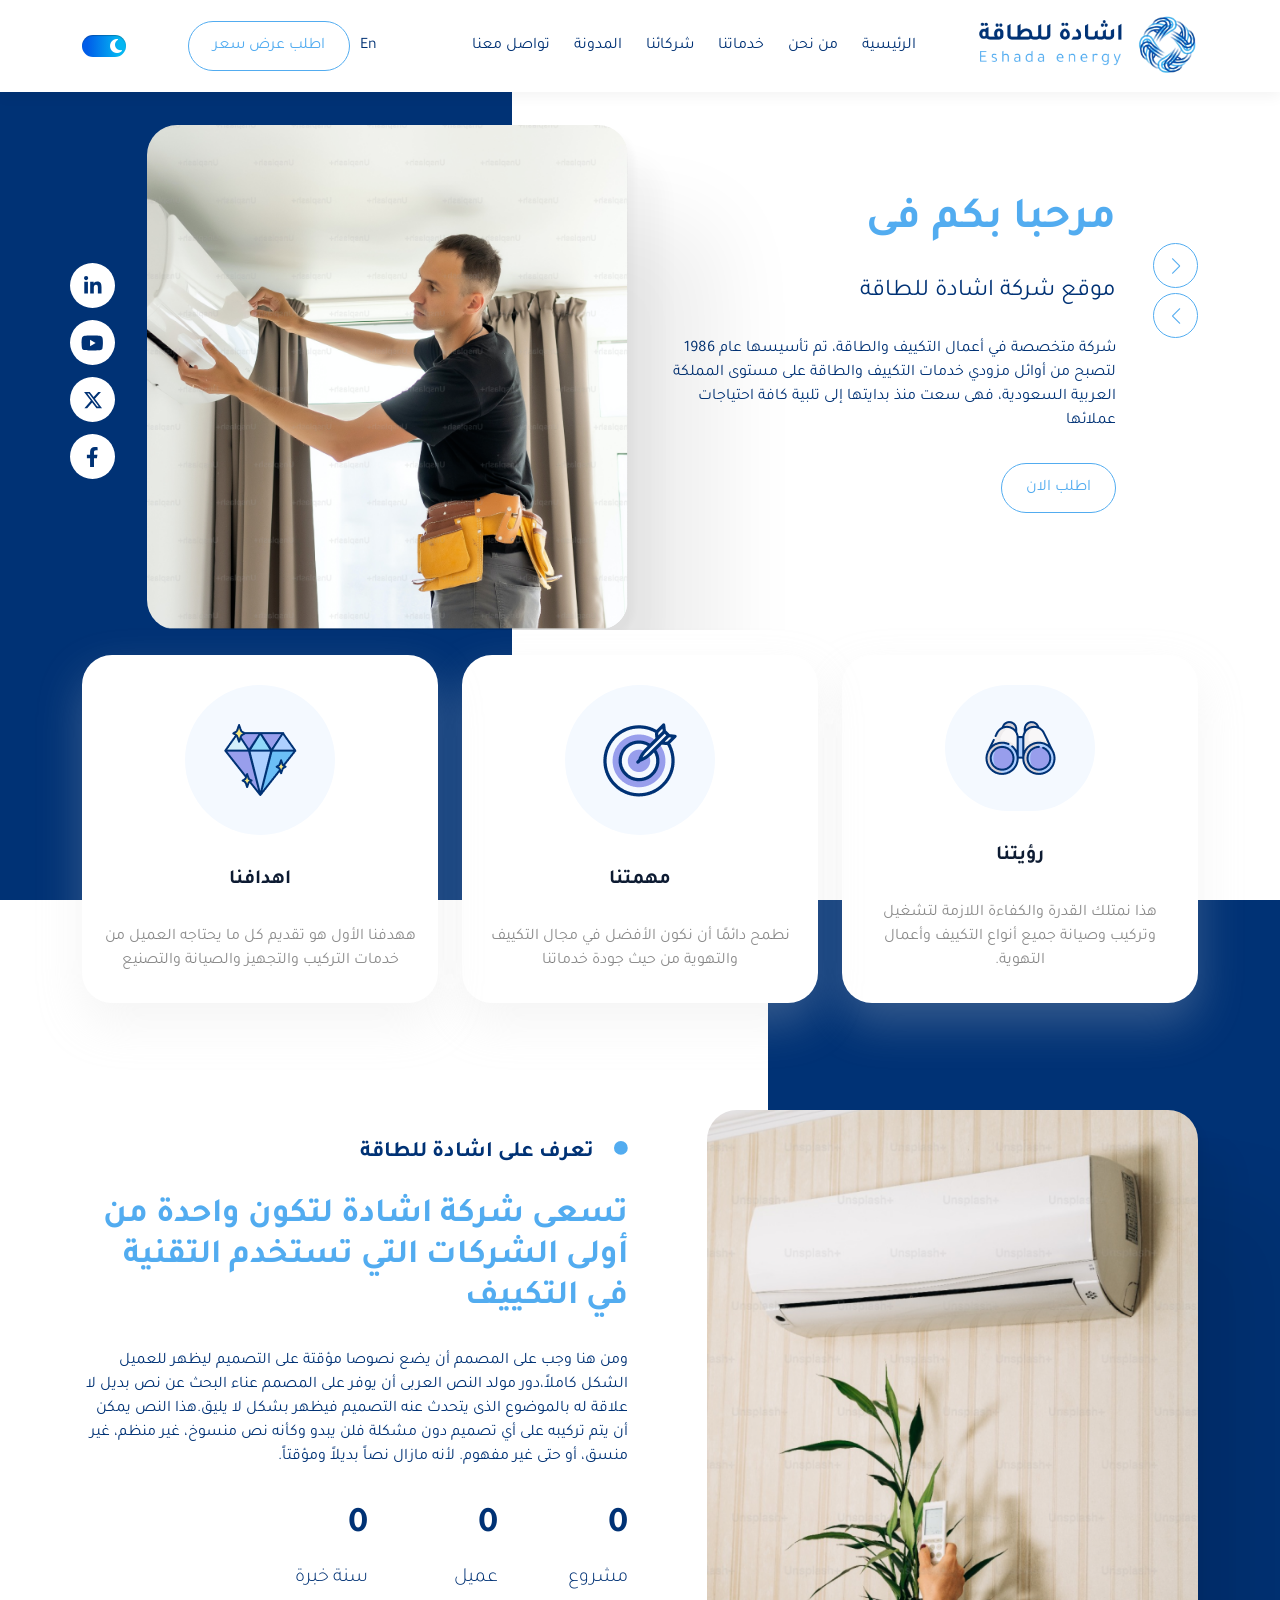
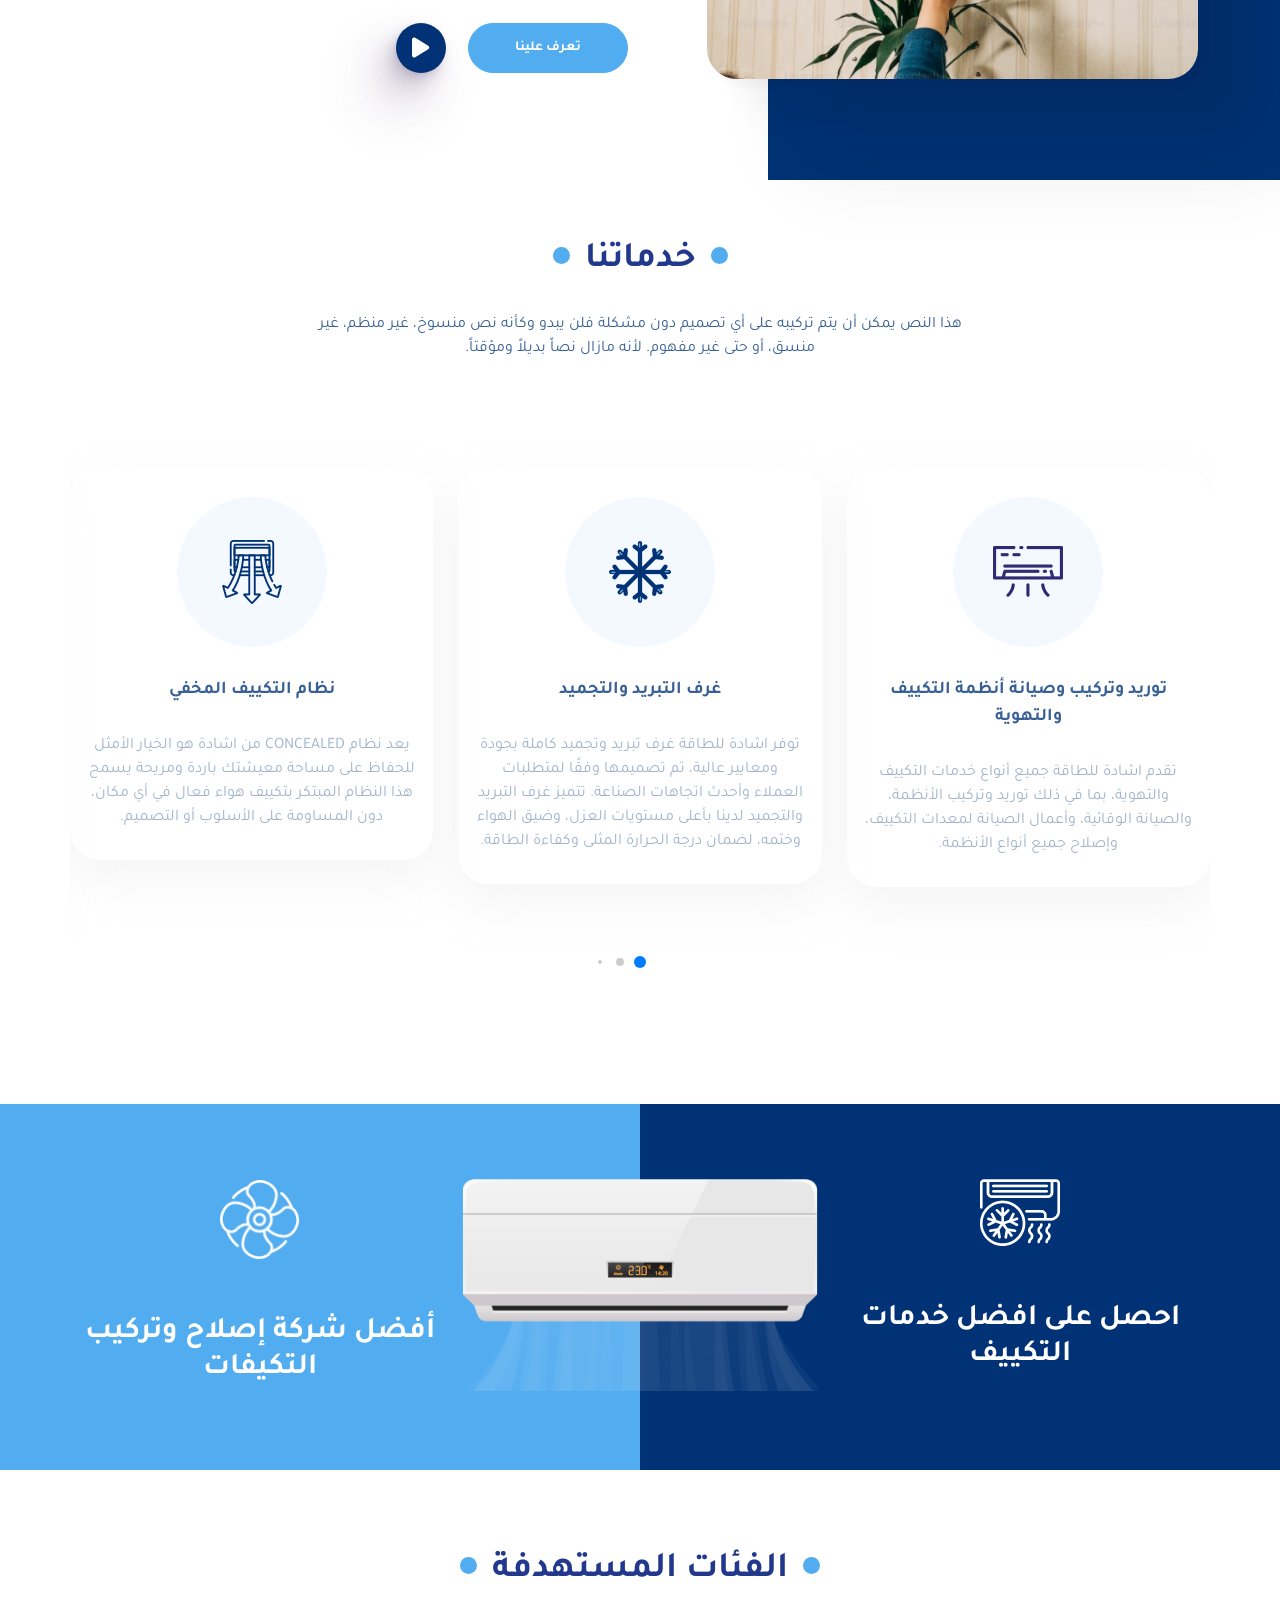
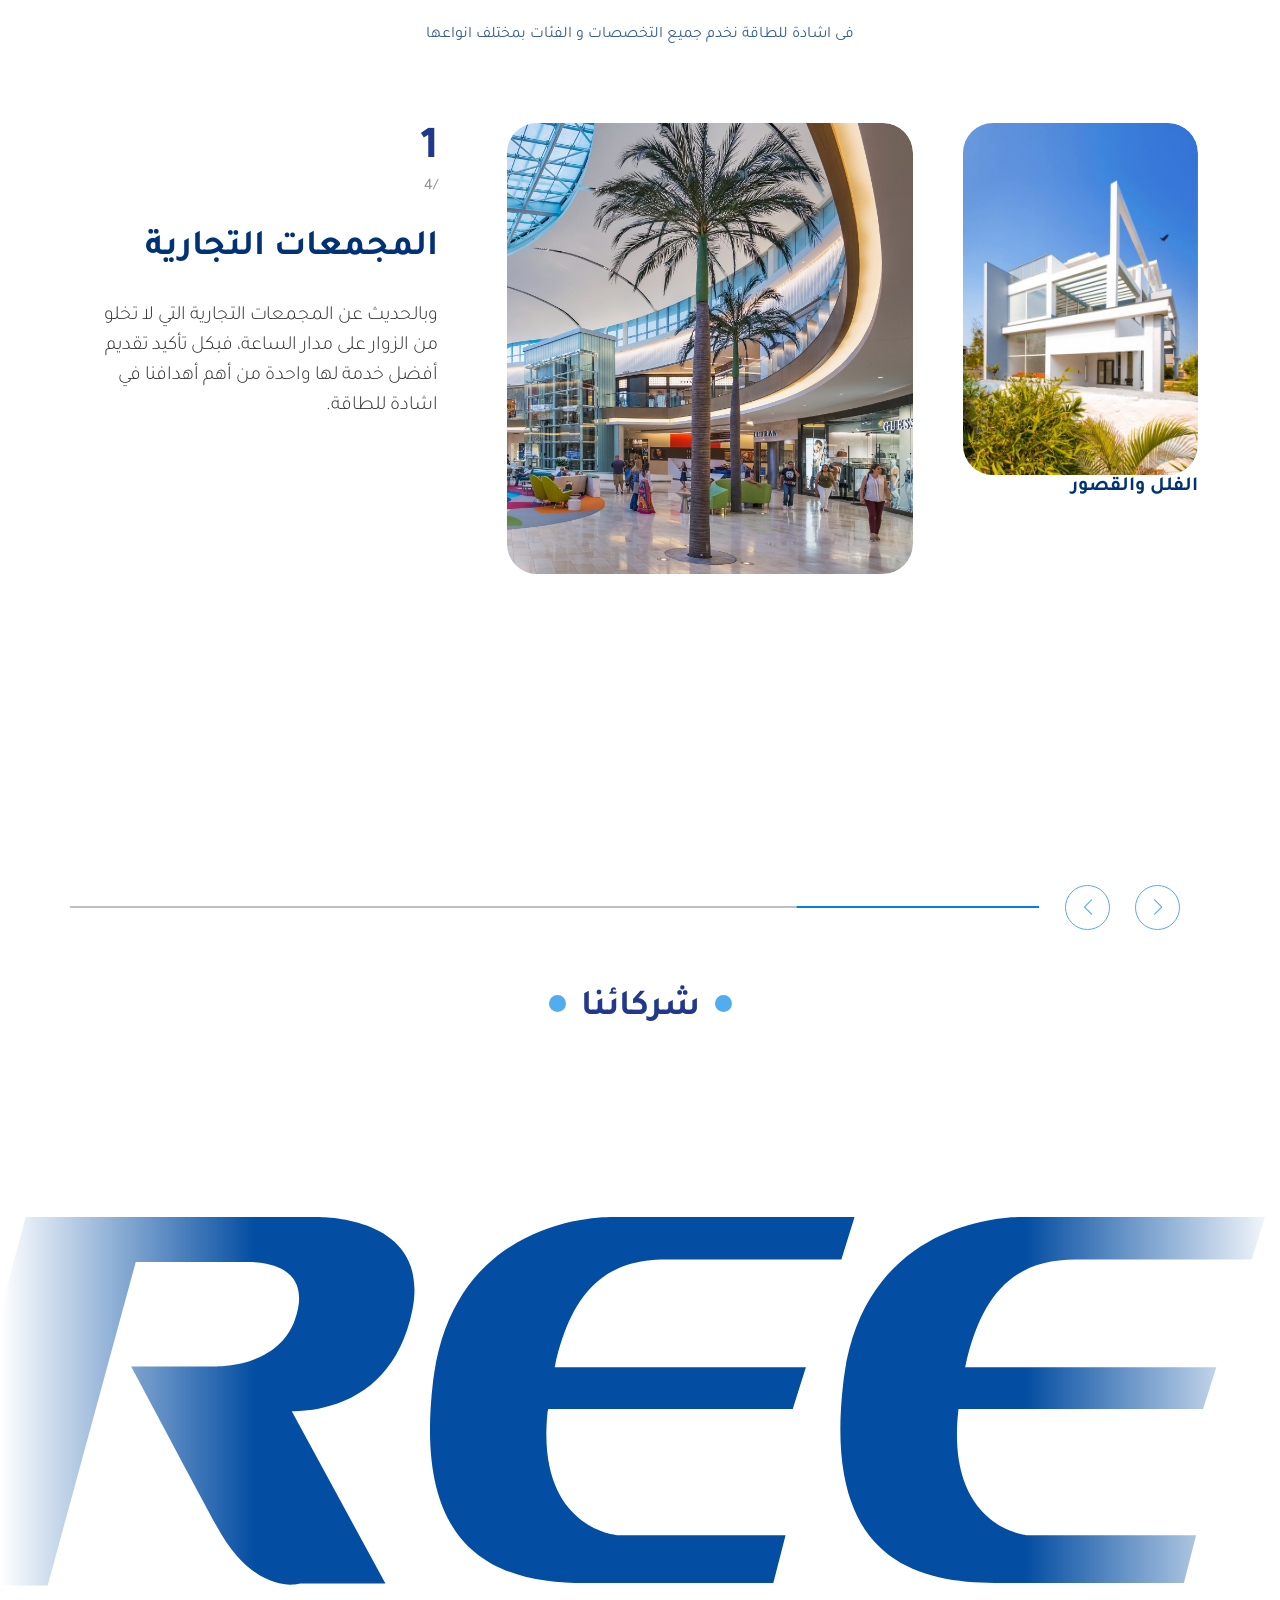
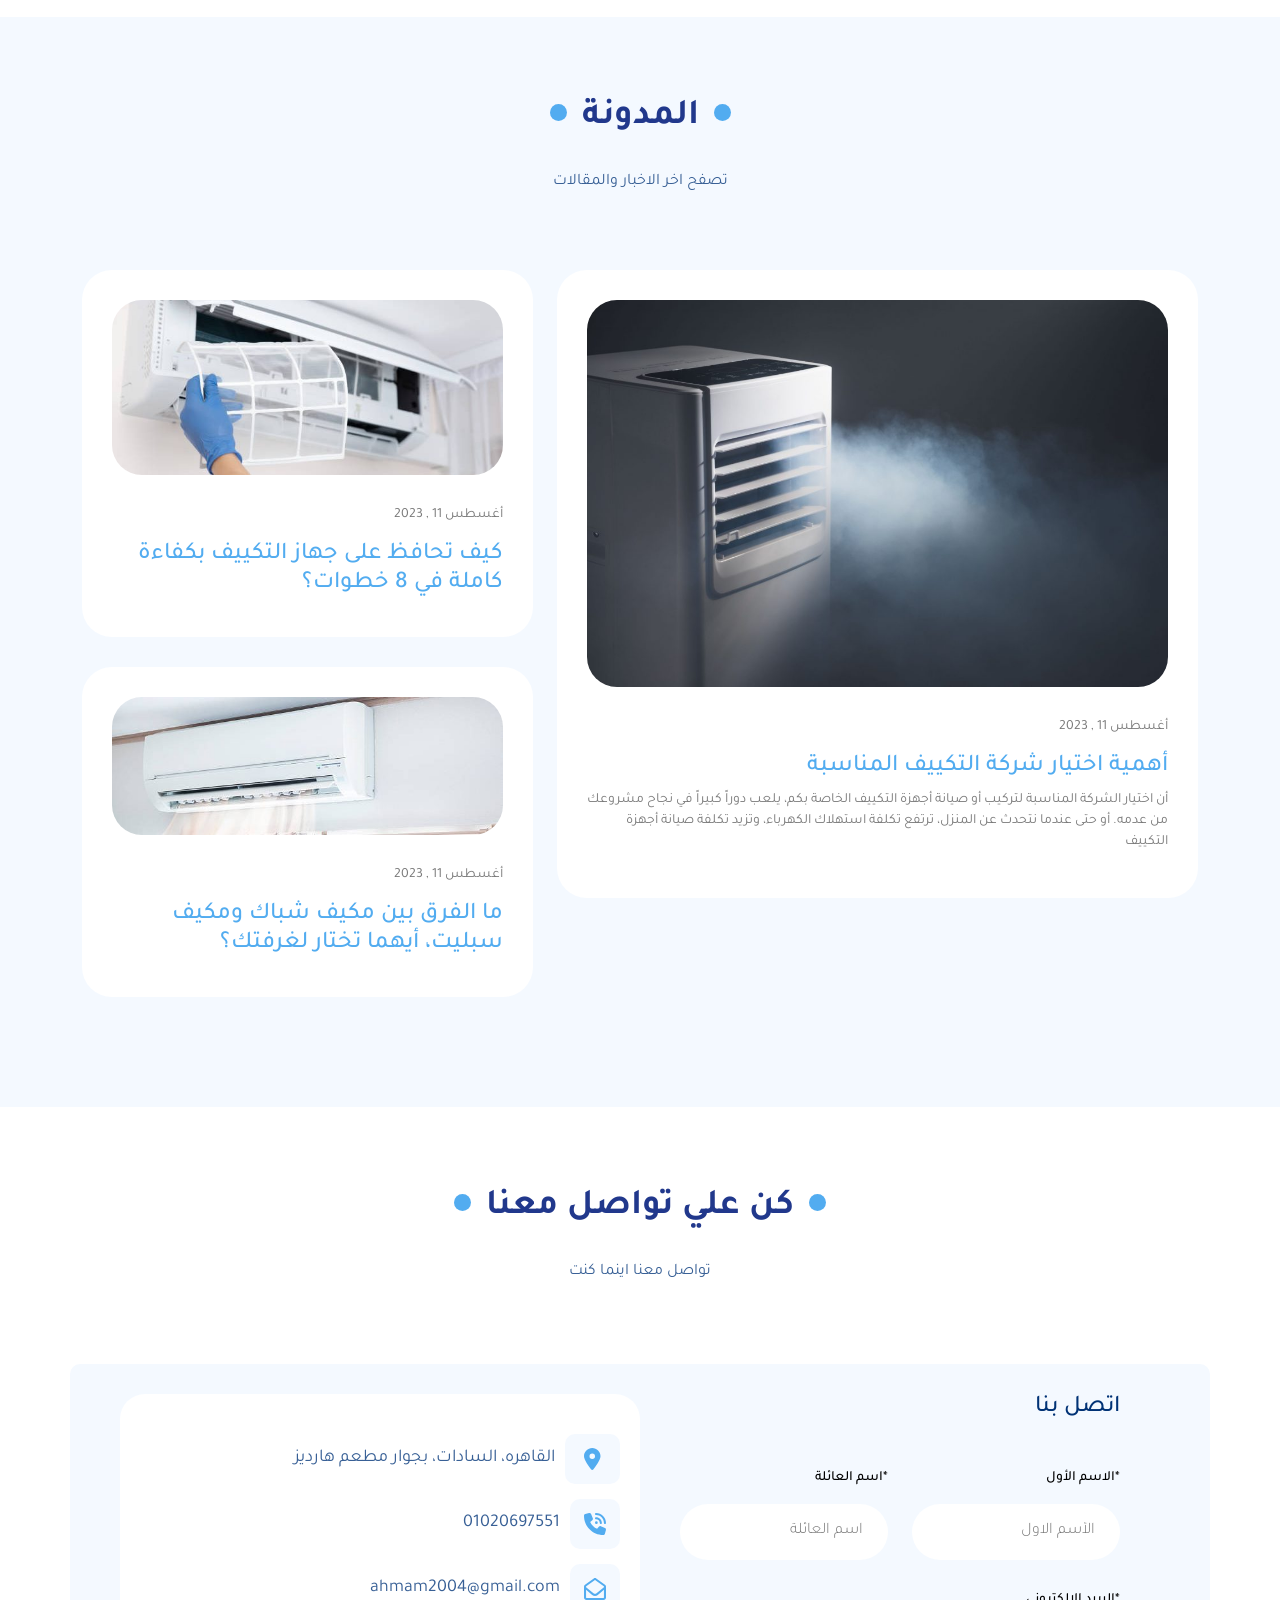
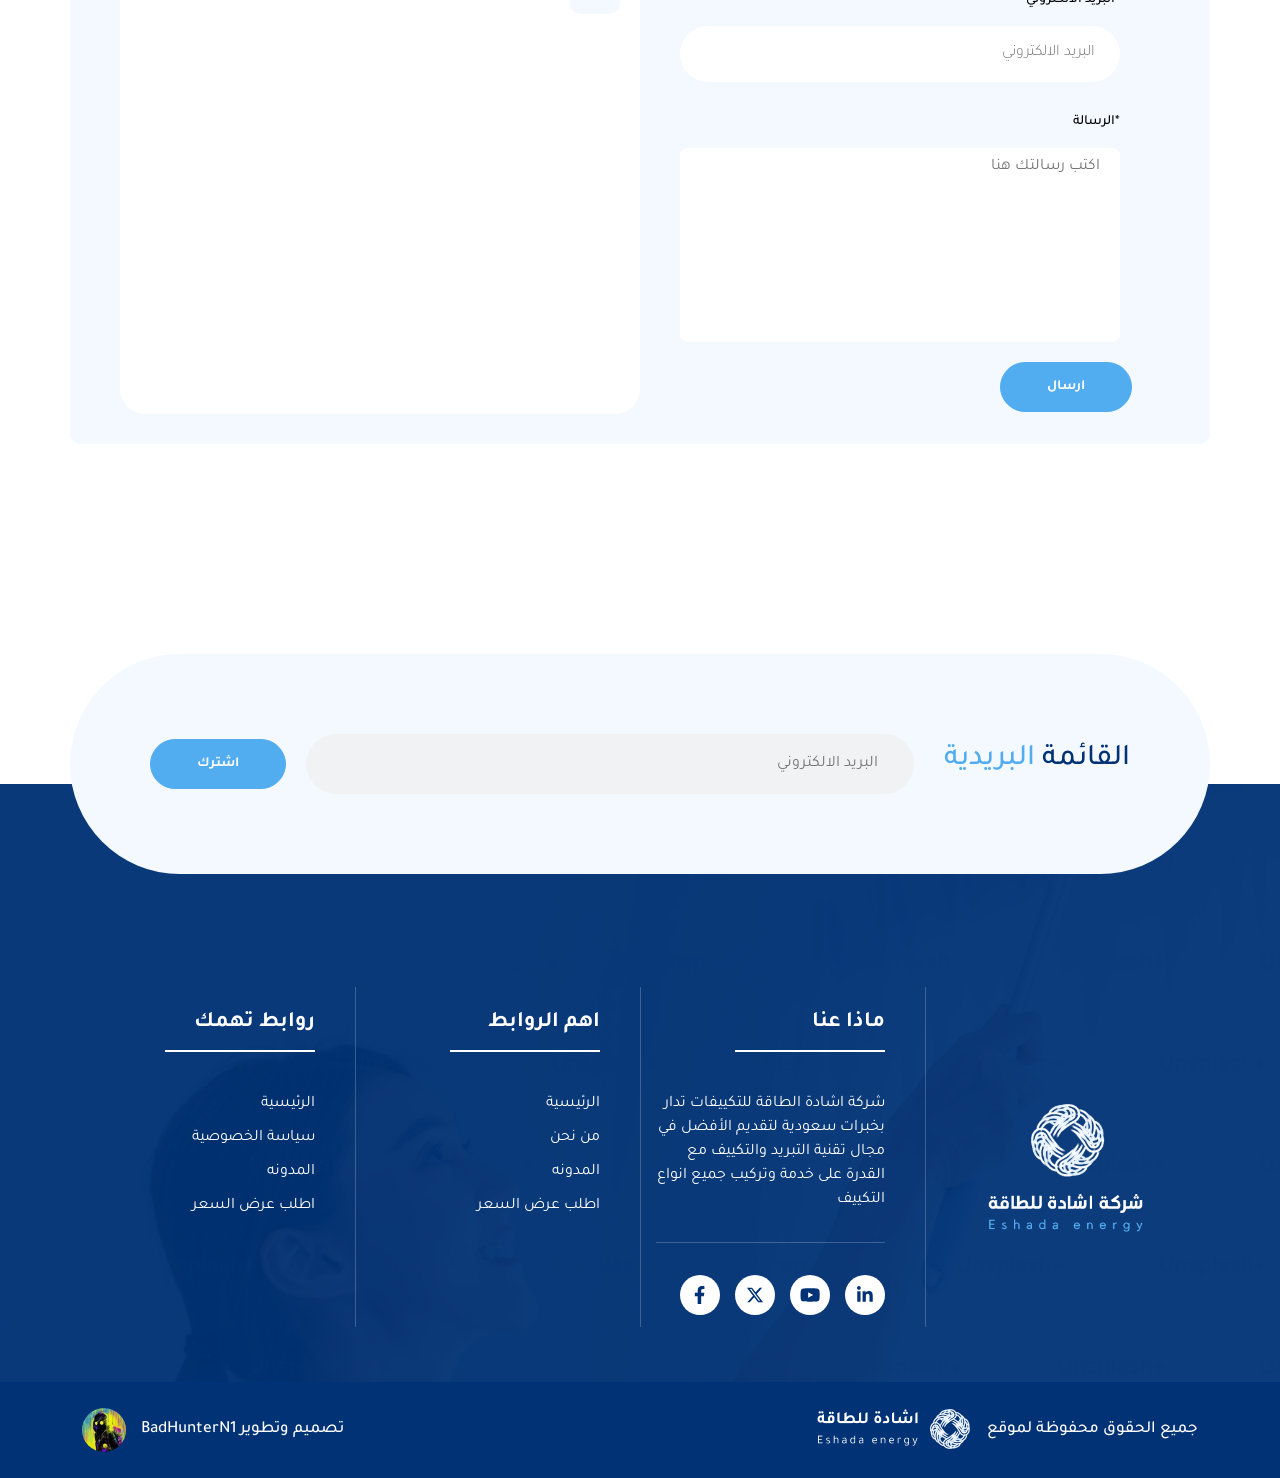
==== commit ddf68b7d: "edited html partners imgs sources" ====
--- a/index.html
+++ b/index.html
@@ -458,7 +458,7 @@
         </div>
     </section>
     <!-- End Design Section -->
-    <!-- Start partenars Section -->
+    <!-- Start partners Section -->
     <section class="slide">
         <div class="services_contenthp">
             <h2><i class="fa-solid fa-circle fa-2xs"></i>شركائنا<i class="fa-solid fa-circle fa-2xs"></i>
@@ -466,30 +466,34 @@
         </div>
         <div class="scroller" style="--y:30s">
             <div>
-                <img src="https://eshada.com.sa/wp-content/uploads/2023/08/s6.png" alt="" />
-                <img src="https://eshada.com.sa/wp-content/uploads/2023/08/s1.png" alt="" />
-                <img src="https://eshada.com.sa/wp-content/uploads/2023/08/s2.png" alt="" />
-                <img src="https://eshada.com.sa/wp-content/uploads/2023/08/s3.png" alt="" />
-                <img src="https://eshada.com.sa/wp-content/uploads/2023/08/s4.png" alt="" />
-                <img src="https://eshada.com.sa/wp-content/uploads/2023/08/s5.png" alt="" />
-                <img src="https://eshada.com.sa/wp-content/uploads/2023/08/s6.png" alt="" />
-                <img src="https://eshada.com.sa/wp-content/uploads/2023/08/s1.png" alt="" />
-                <img src="https://eshada.com.sa/wp-content/uploads/2023/08/s2.png" alt="" />
+                <img src="./images/Gree_electric_appliances_logo.svg" alt="Gree_electric" />
+                <img src="./images/Logo_of_the_Carrier_Corporation.svg" alt="Carrier_Corporation" />
+                <img src="./images/Logo_of_the_Sharp_Corporation.svg" alt="Sharp_Corporation" />
+                <img src="./images/LG_logo_(2014).svg" alt="LG" />
+                <img src="./images/Gree_electric_appliances_logo.svg" alt="Gree_electric" />
+                <img src="./images/Midea.svg" alt="Midea" />
+                <img src="./images/Trane_logo.svg" alt="Trane" />
+                <img src="./images/Logo_of_the_Carrier_Corporation.svg" alt="Carrier_Corporation" />
+                <img src="./images/Toshiba_logo.svg" alt="Toshiba" />
+                <img src="./images/Midea.svg" alt="Midea" />
+                <img src="./images/Haier_logo.svg" alt="Haier" />
             </div>
             <div>
-                <img src="https://eshada.com.sa/wp-content/uploads/2023/08/s3.png" alt="" />
-                <img src="https://eshada.com.sa/wp-content/uploads/2023/08/s4.png" alt="" />
-                <img src="https://eshada.com.sa/wp-content/uploads/2023/08/s5.png" alt="" />
-                <img src="https://eshada.com.sa/wp-content/uploads/2023/08/s6.png" alt="" />
-                <img src="https://eshada.com.sa/wp-content/uploads/2023/08/s1.png" alt="" />
-                <img src="https://eshada.com.sa/wp-content/uploads/2023/08/s2.png" alt="" />
-                <img src="https://eshada.com.sa/wp-content/uploads/2023/08/s3.png" alt="" />
-                <img src="https://eshada.com.sa/wp-content/uploads/2023/08/s4.png" alt="" />
-                <img src="https://eshada.com.sa/wp-content/uploads/2023/08/s5.png" alt="" />
-            </div>
-        </div>
-    </section>
-    <!-- End partenars Section -->
+                <img src="./images/Gree_electric_appliances_logo.svg" alt="Gree_electric" />
+                <img src="./images/Logo_of_the_Carrier_Corporation.svg" alt="Carrier_Corporation" />
+                <img src="./images/Logo_of_the_Sharp_Corporation.svg" alt="Sharp_Corporation" />
+                <img src="./images/LG_logo_(2014).svg" alt="LG" />
+                <img src="./images/Gree_electric_appliances_logo.svg" alt="Gree_electric" />
+                <img src="./images/Midea.svg" alt="Midea" />
+                <img src="./images/Trane_logo.svg" alt="Trane" />
+                <img src="./images/Logo_of_the_Carrier_Corporation.svg" alt="Carrier_Corporation" />
+                <img src="./images/Toshiba_logo.svg" alt="Toshiba" />
+                <img src="./images/Midea.svg" alt="Midea" />
+                <img src="./images/Haier_logo.svg" alt="Haier" />
+            </div>
+        </div>
+    </section>
+    <!-- End partners Section -->
     <!-- Start Blog Section -->
     <section class="blog">
         <div class="container">
--- a/css/Untitled-2.css
+++ b/css/Untitled-2.css
@@ -1165,6 +1165,12 @@
     z-index: 1;
 }
 
+@media (max-width: 992px) {
+    .sub {
+        top: 90px;
+    }
+}
+
 .sub_content {
     margin: auto;
     border-radius: 141.495px;
@@ -1179,13 +1185,13 @@
 
 @media (max-width: 992px) {
     .sub_content {
-        padding: 20px 60px;
+        padding: 35px 60px;
     }
 }
 
 @media (max-width: 767px) {
     .sub_content {
-        padding: 0 55px;
+        padding: 25px 50px;
     }
 }
 
@@ -1233,7 +1239,7 @@
     flex: 1;
     background-color: #f1f2f3;
     border: none;
-    height: 60px;
+    min-height: 60px;
     border-radius: 30px;
 }
 
@@ -1601,10 +1607,10 @@
 
 .darkmode4 {
     background-color: #1c1e21 !important;
-}
-
-.noneBack{
-    display:none;
+}
+
+.noneBack{
+    display:none;
 }
 /*©BadHunterN1(AhmedMoh)*/
 /* End Footer Section */
